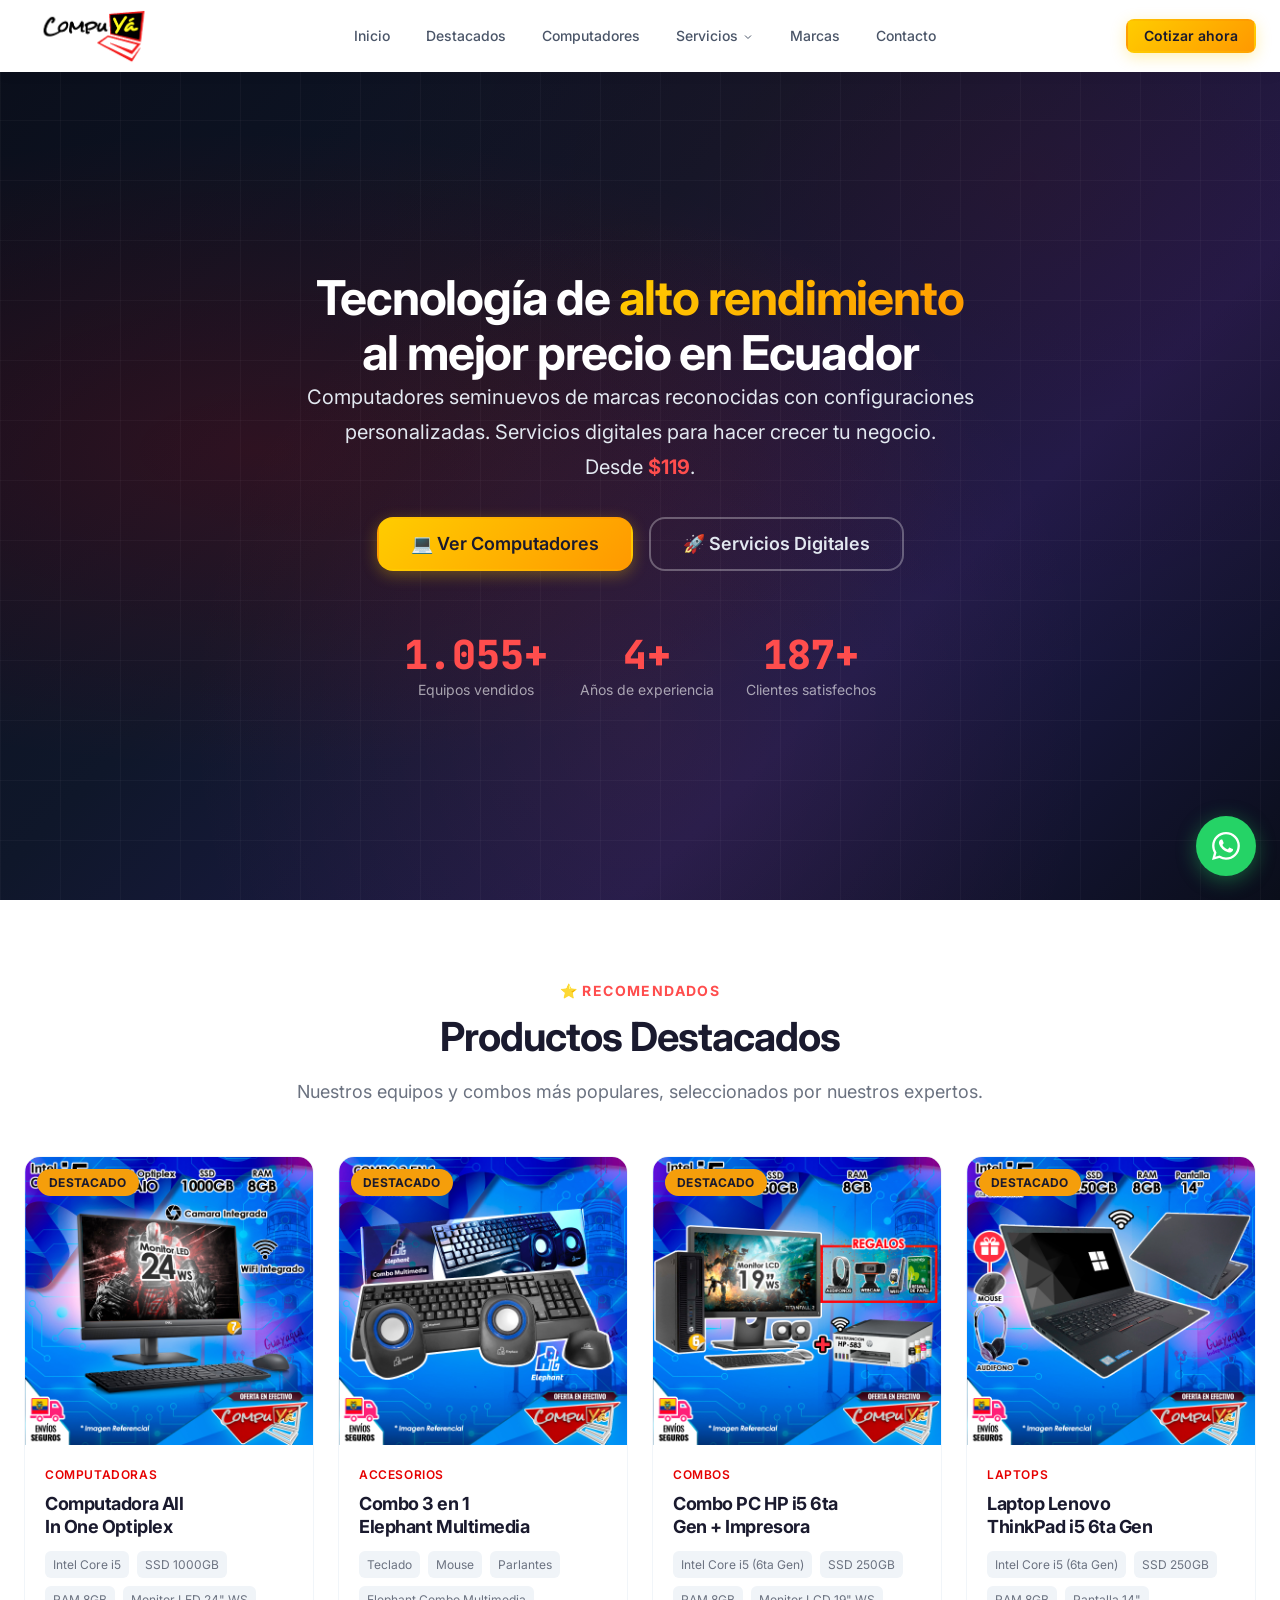
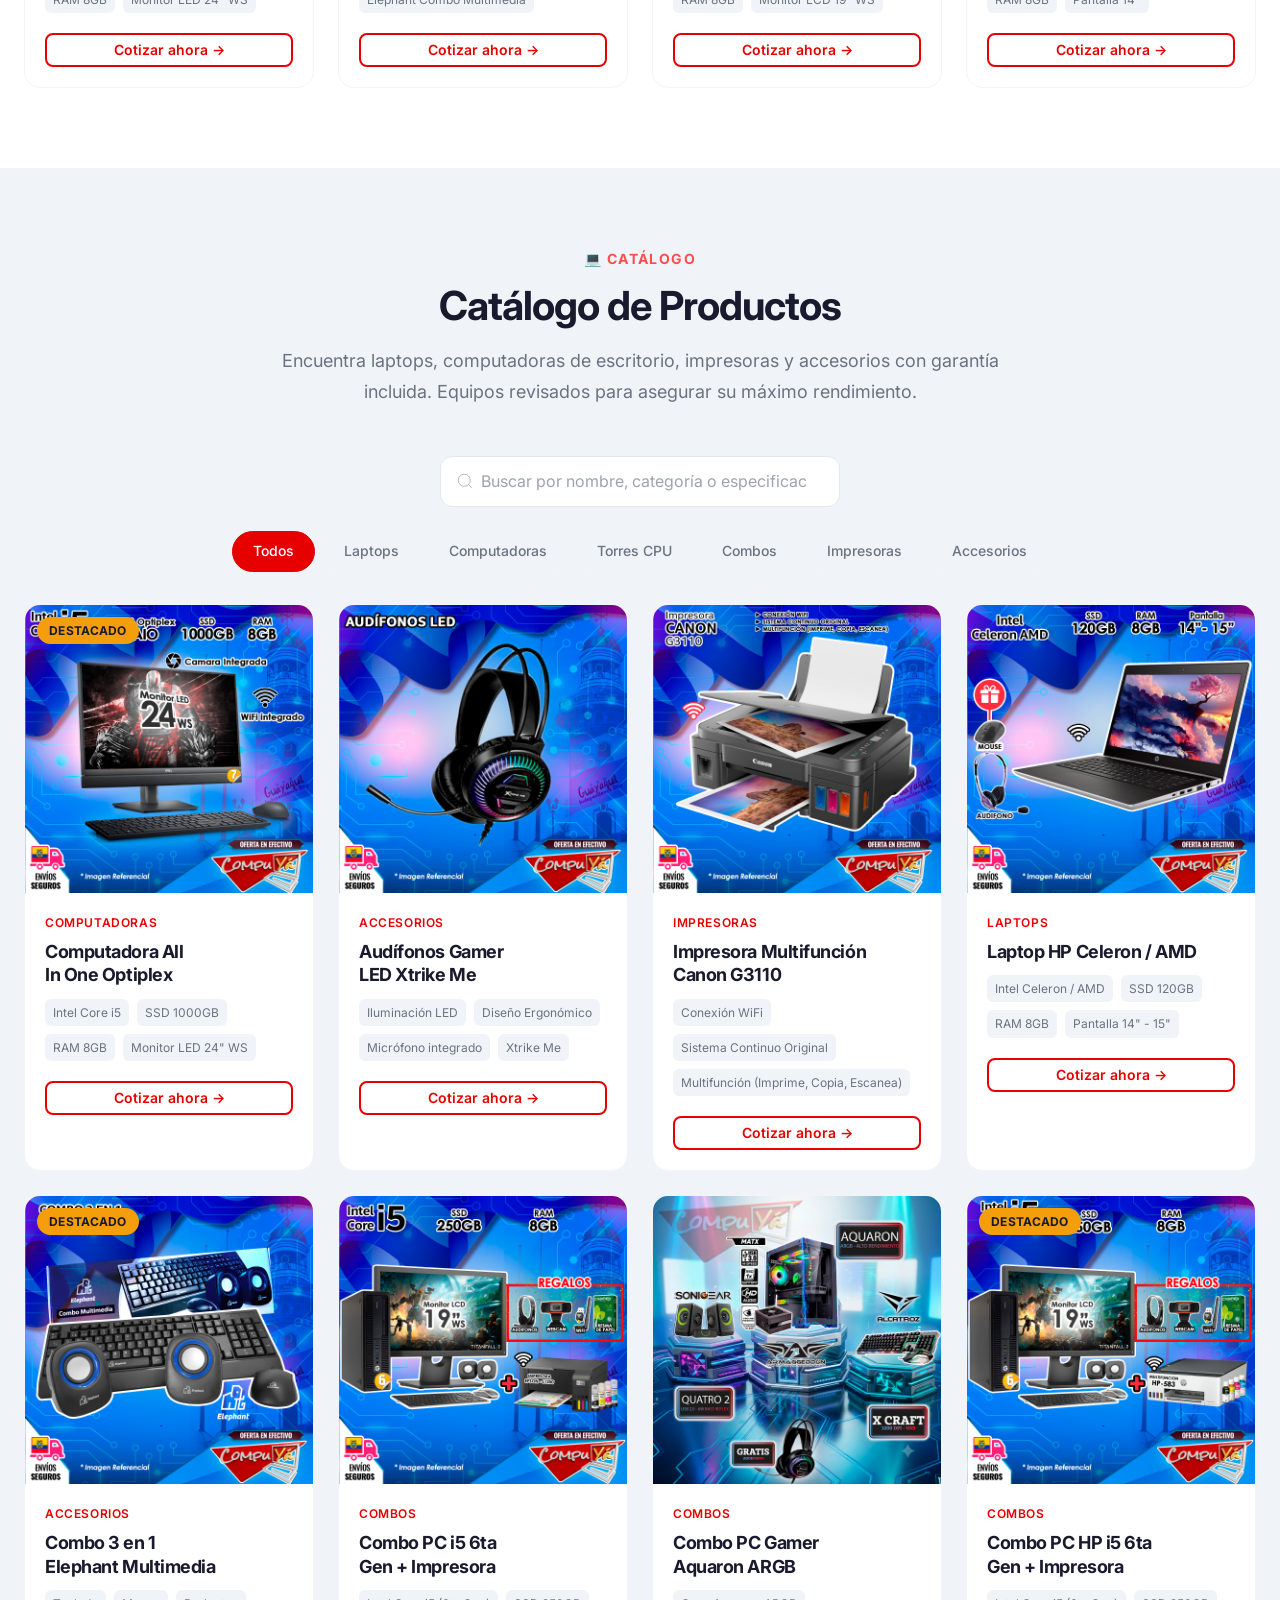
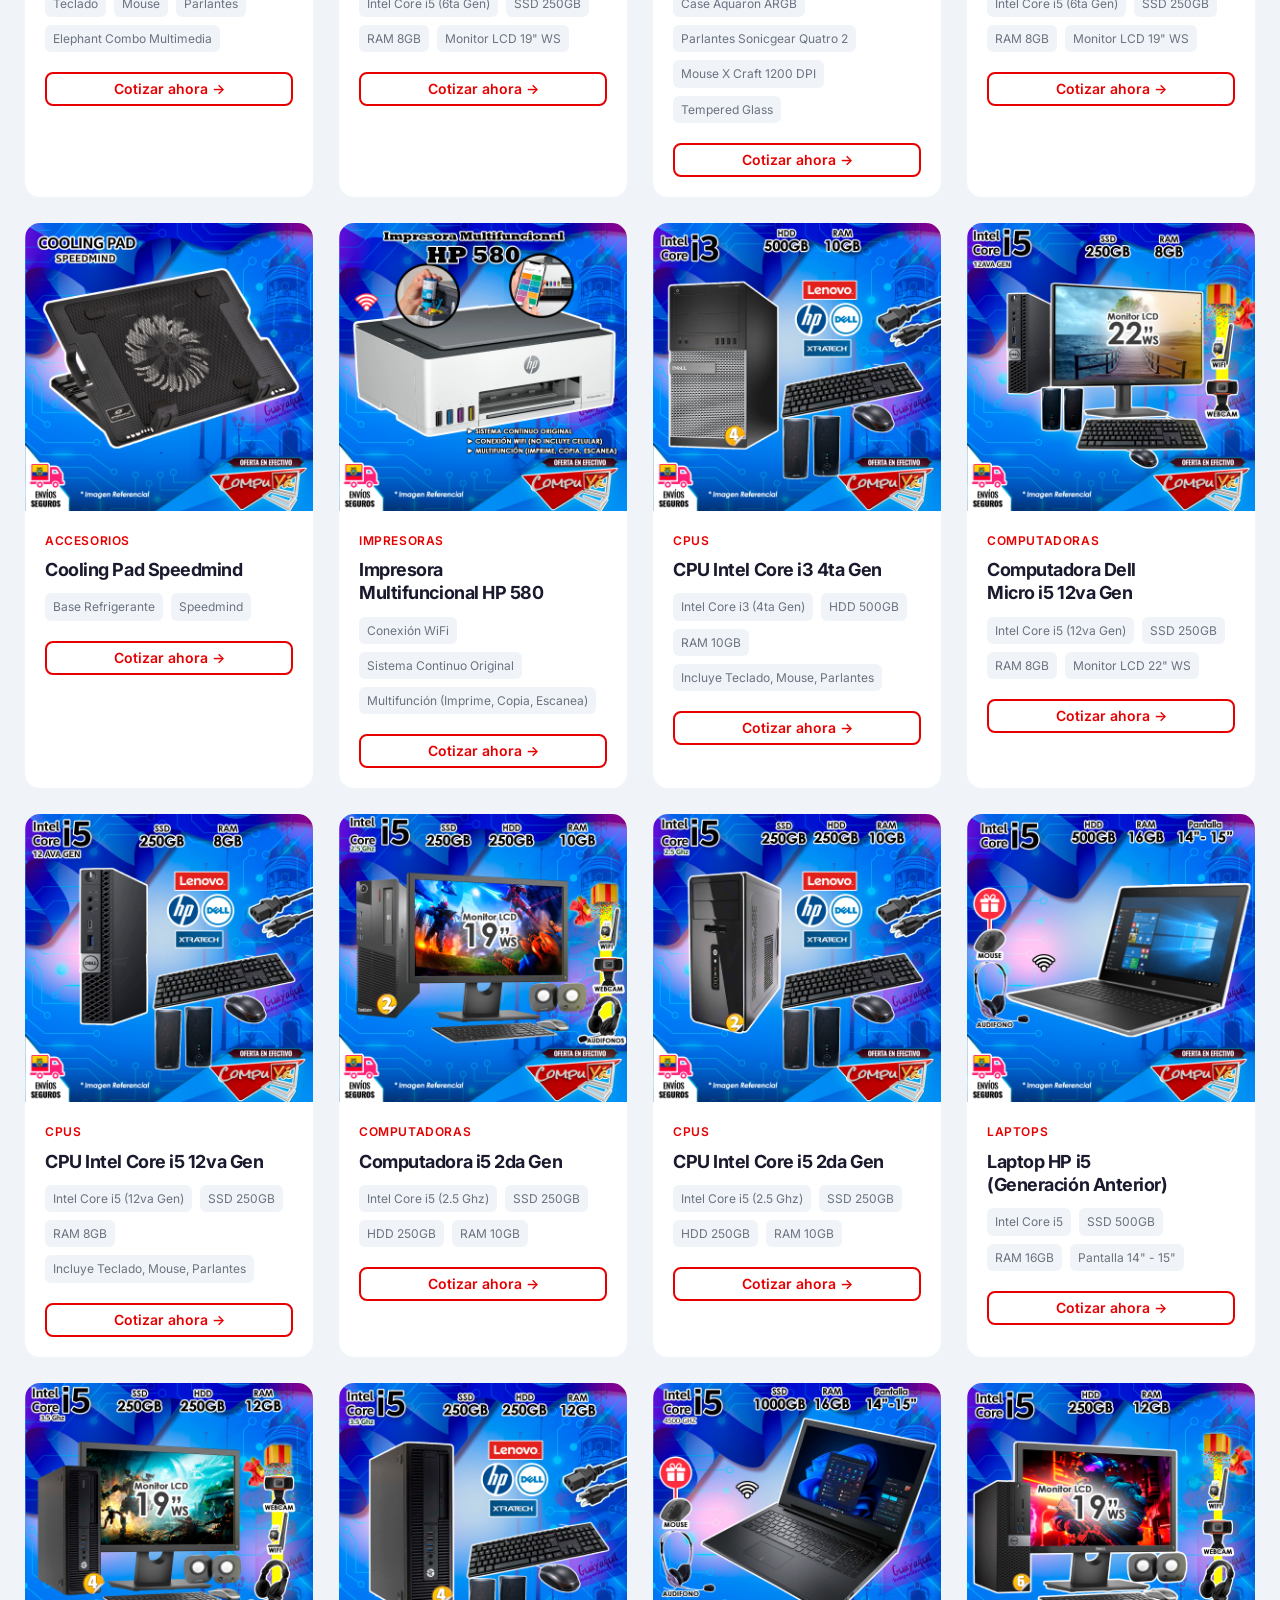
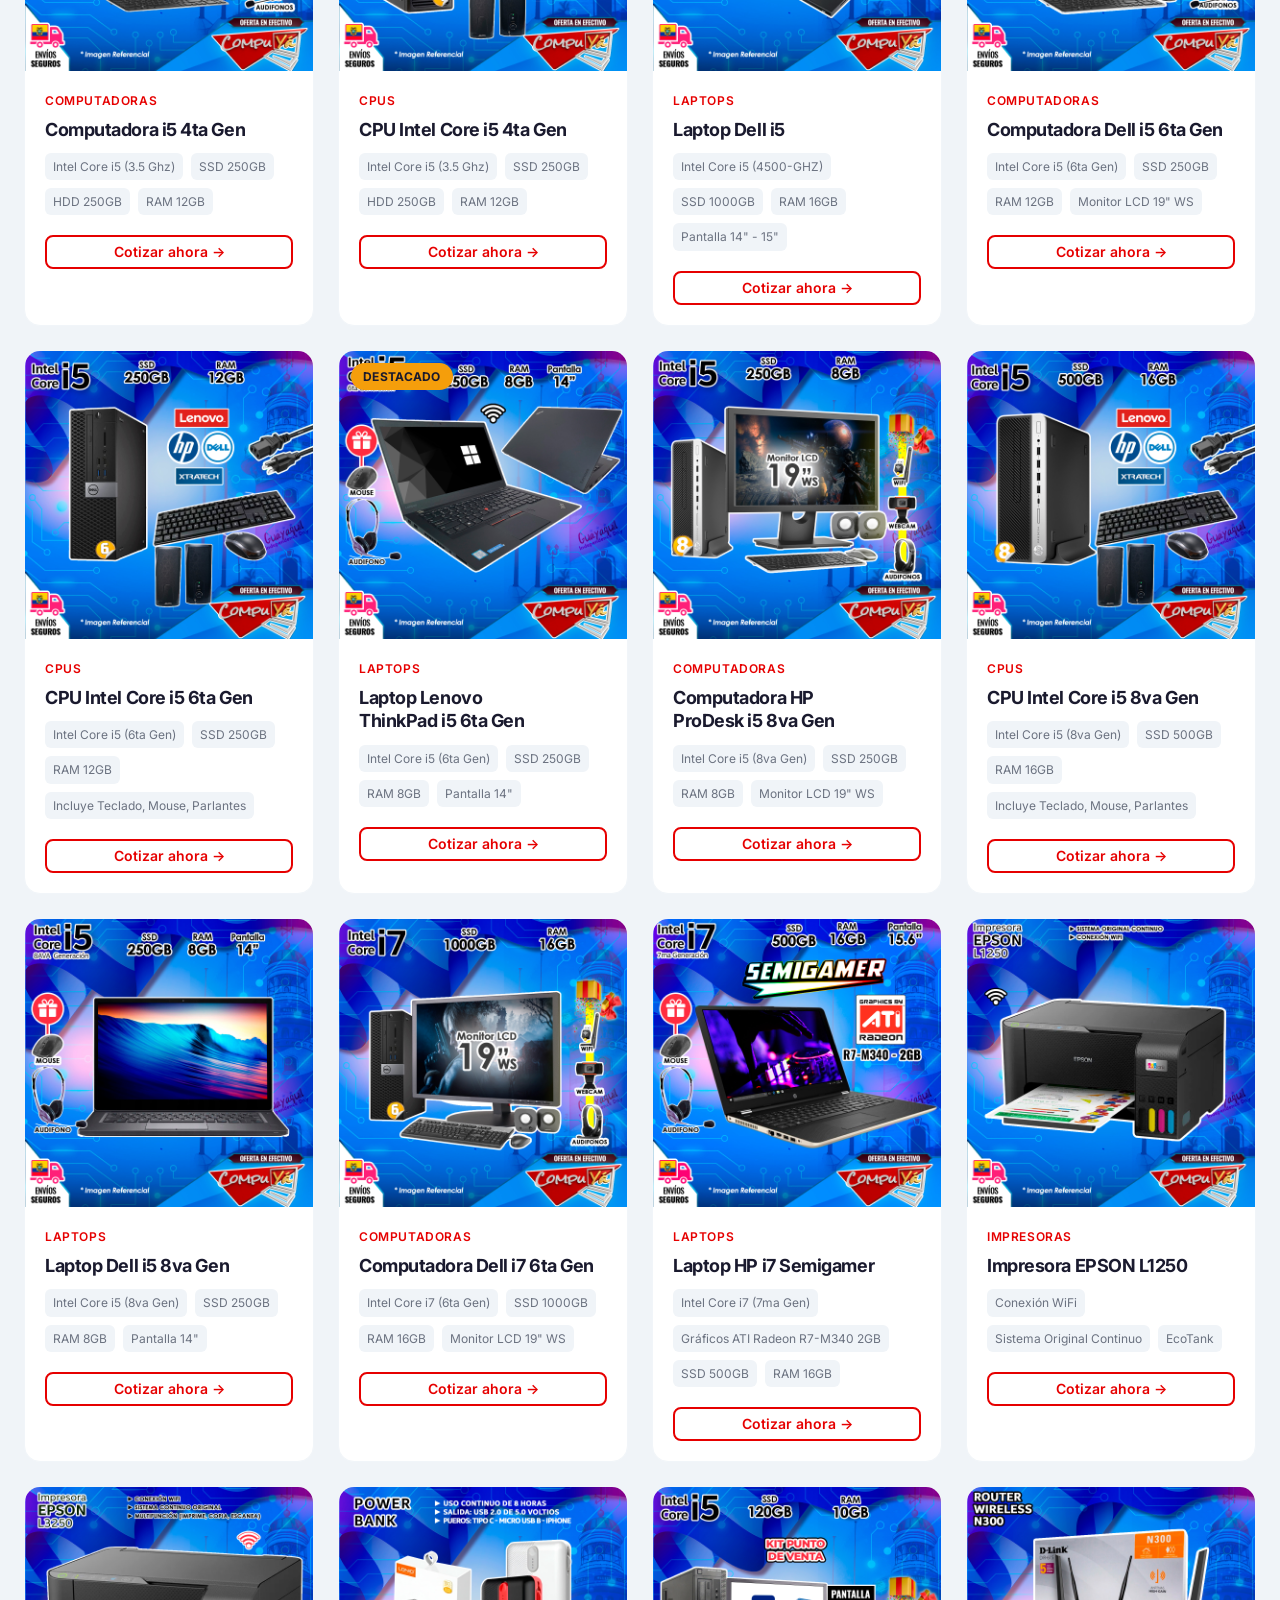
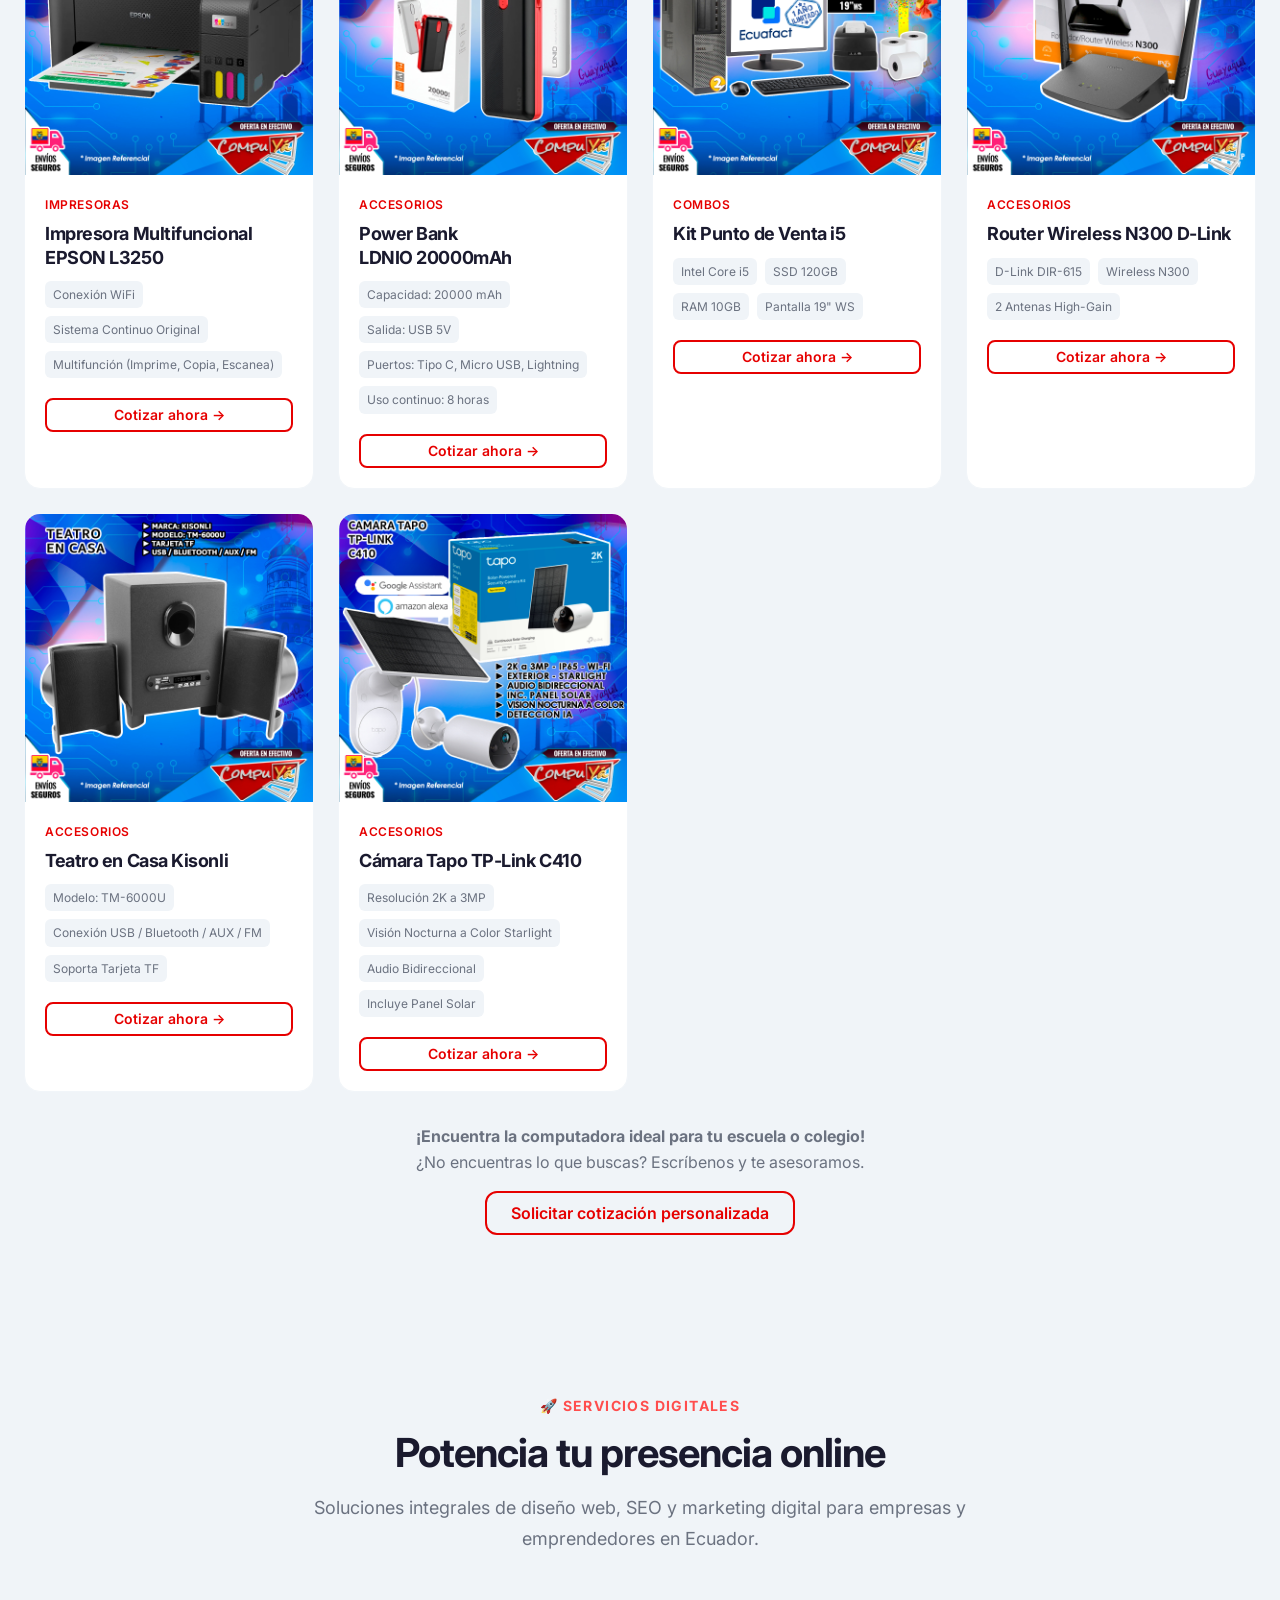
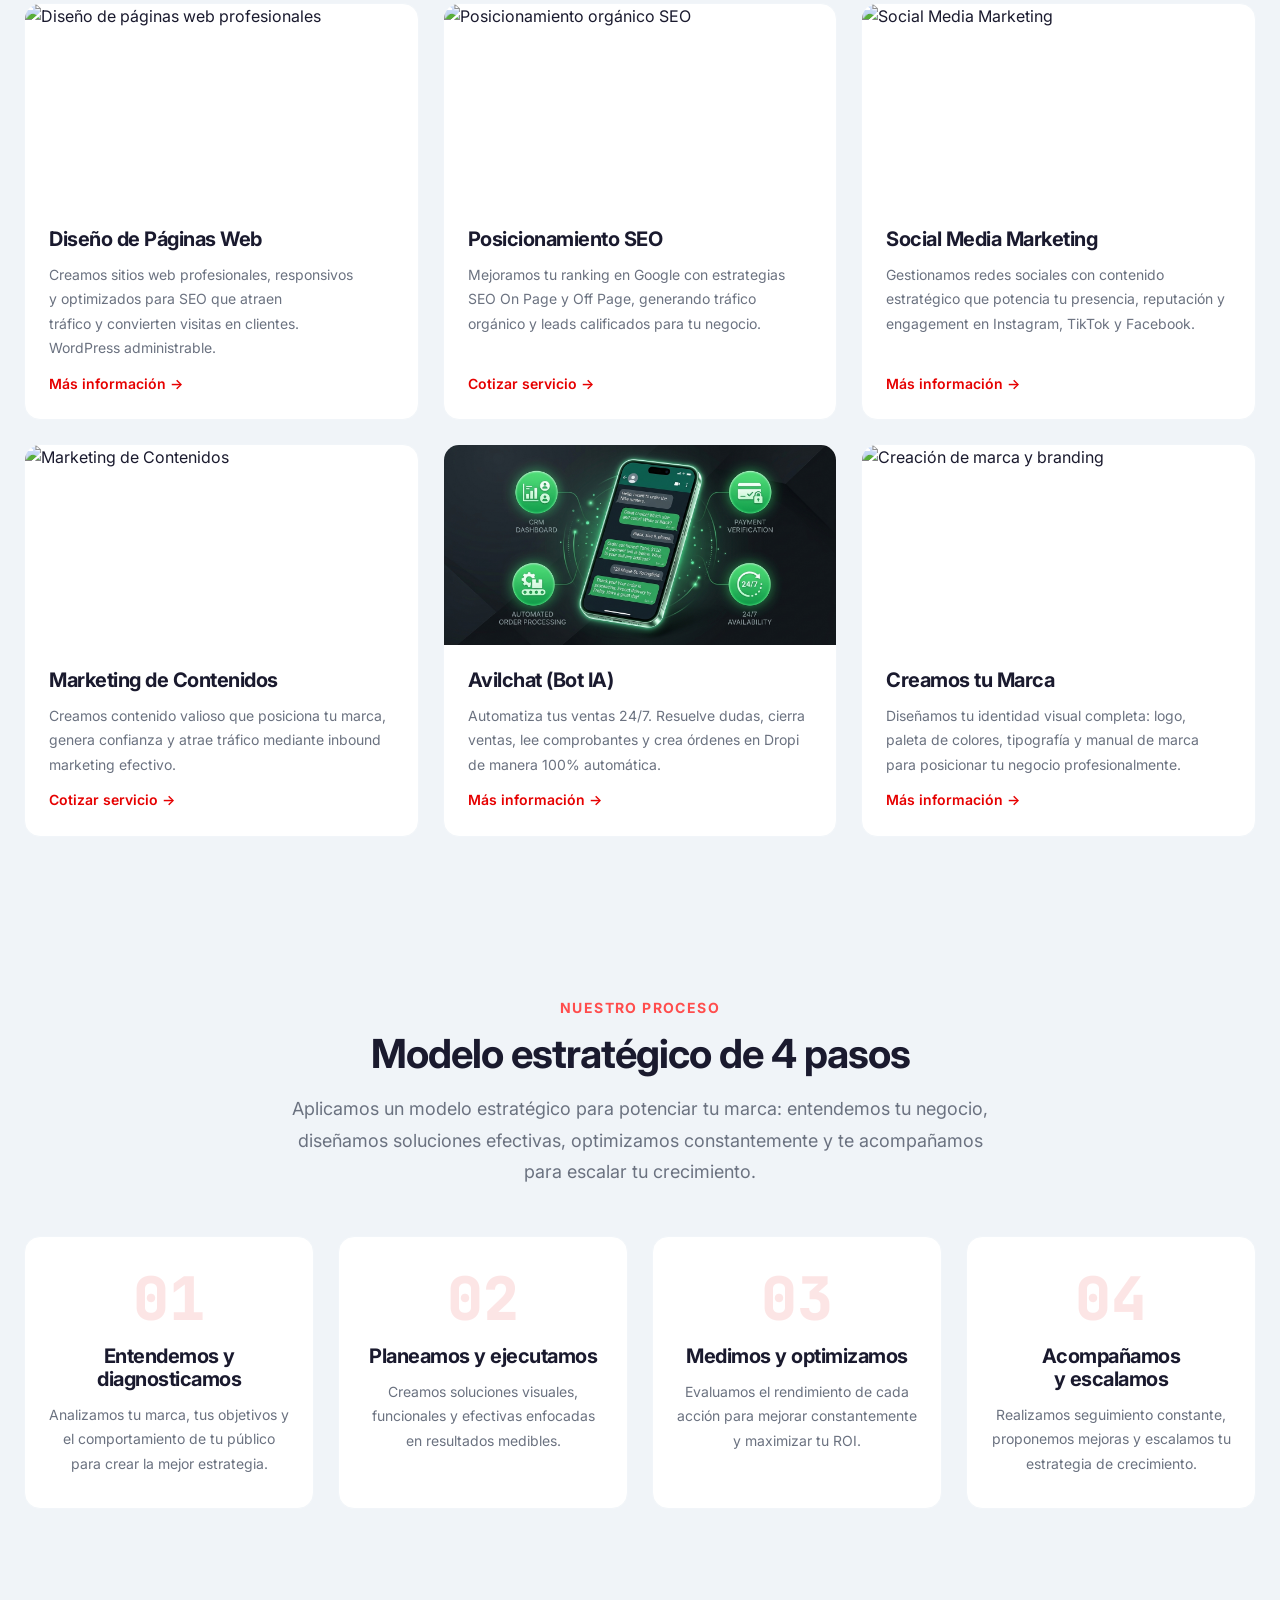
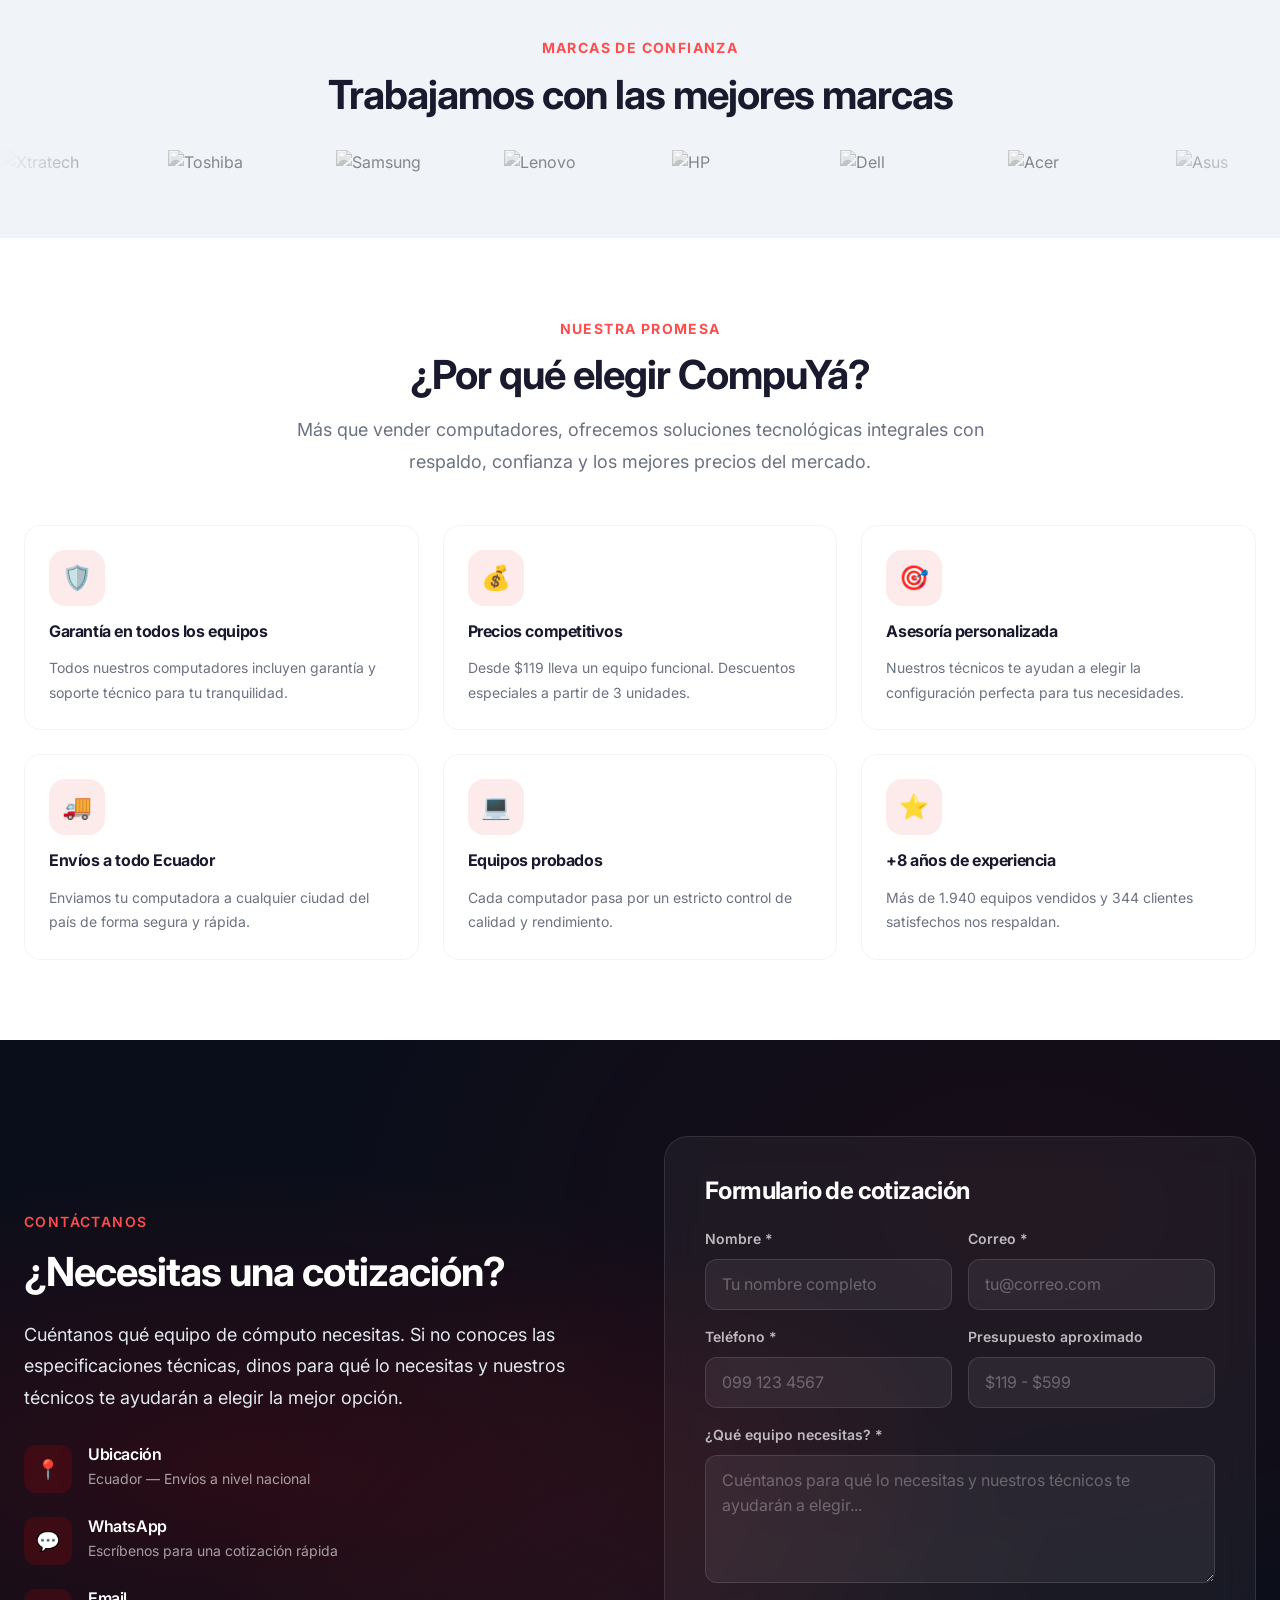
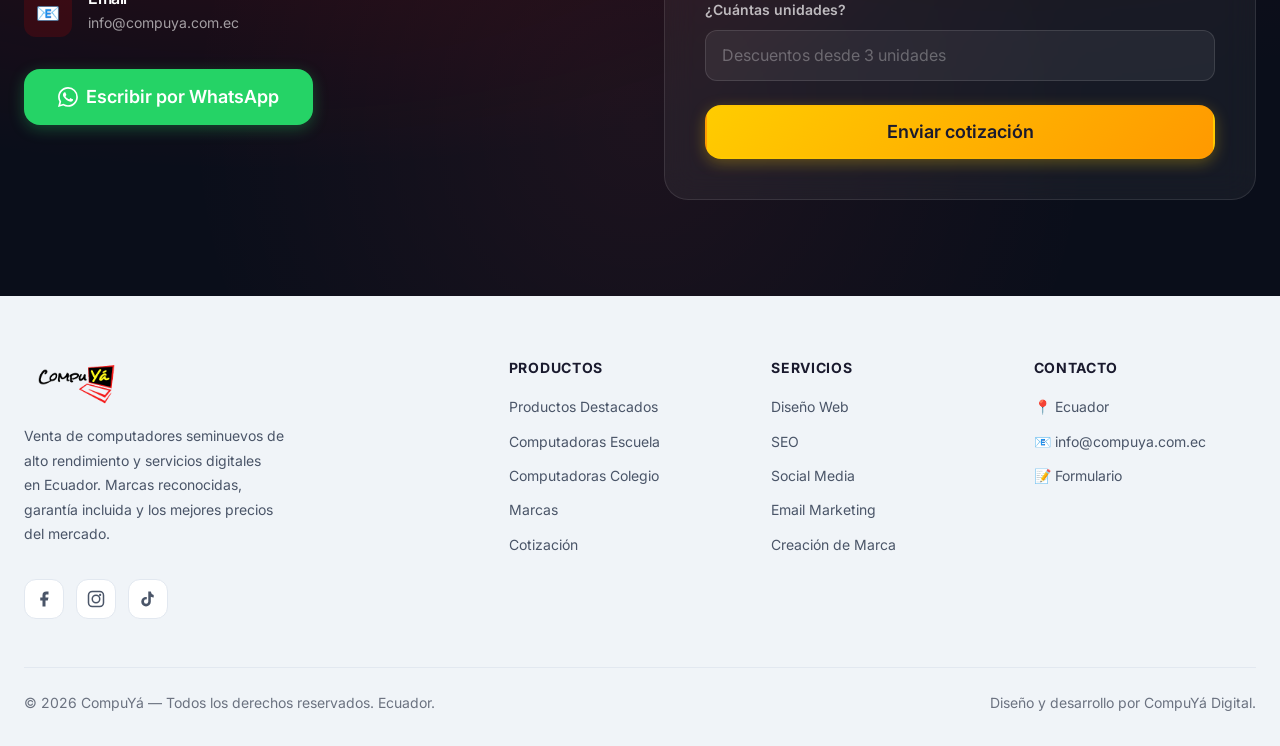
==== index.html @ ffe8a974 "Site updates" ====
<!DOCTYPE html>
<html lang="es">

<head>
  <meta charset="UTF-8">
  <meta name="viewport" content="width=device-width, initial-scale=1.0">

  <!-- SEO Primary -->
  <title>CompuYá — Computadores Seminuevos y Servicios Digitales en Ecuador</title>
  <meta name="description"
    content="Computadores seminuevos de alto rendimiento desde $119. Marcas como HP, Dell, Lenovo. Servicios digitales: diseño web, SEO, redes sociales. Envíos a todo Ecuador. CompuYá.">
  <meta name="keywords"
    content="computadores seminuevos ecuador, computadoras para colegio, computadoras para escuela, CompuYá, servicios digitales ecuador, diseño web, SEO, computadores baratos quito">
  <meta name="author" content="CompuYá">
  <link rel="canonical" href="https://compuya.com.ec/">
  <meta name="robots" content="index, follow, max-image-preview:large, max-snippet:-1, max-video-preview:-1">

  <!-- Open Graph -->
  <meta property="og:locale" content="es_ES">
  <meta property="og:type" content="website">
  <meta property="og:title" content="CompuYá — Computadores Seminuevos y Servicios Digitales en Ecuador">
  <meta property="og:description"
    content="Computadores seminuevos de alto rendimiento desde $119. Marcas reconocidas, garantía incluida. Servicios digitales para hacer crecer tu negocio.">
  <meta property="og:url" content="https://compuya.com.ec/">
  <meta property="og:site_name" content="CompuYá">
  <meta property="og:image" content="https://compuya.com.ec/wp-content/uploads/2024/09/4-650x650.jpg">
  <meta property="og:image:width" content="650">
  <meta property="og:image:height" content="650">

  <!-- Twitter Card -->
  <meta name="twitter:card" content="summary_large_image">
  <meta name="twitter:title" content="CompuYá — Computadores y Servicios Digitales">
  <meta name="twitter:description" content="Computadores seminuevos desde $119. Diseño web, SEO y marketing digital.">

  <!-- Schema.org -->
  <script type="application/ld+json">
  {
    "@context": "https://schema.org",
    "@graph": [
      {
        "@type": "Organization",
        "@id": "https://compuya.com.ec/#organization",
        "name": "CompuYá",
        "url": "https://compuya.com.ec/",
        "logo": "img/logo.png",
        "description": "Venta de computadores seminuevos y servicios digitales en Ecuador",
        "contactPoint": {
          "@type": "ContactPoint",
          "contactType": "sales",
          "availableLanguage": "Spanish"
        },
        "sameAs": []
      },
      {
        "@type": "WebSite",
        "@id": "https://compuya.com.ec/#website",
        "url": "https://compuya.com.ec/",
        "name": "CompuYá",
        "description": "Computadores seminuevos y servicios digitales en Ecuador",
        "potentialAction": {
          "@type": "SearchAction",
          "target": "https://compuya.com.ec/?s={search_term_string}",
          "query-input": "required name=search_term_string"
        },
        "inLanguage": "es"
      },
      {
        "@type": "WebPage",
        "@id": "https://compuya.com.ec/#webpage",
        "url": "https://compuya.com.ec/",
        "name": "CompuYá — Computadores Seminuevos y Servicios Digitales",
        "isPartOf": {"@id": "https://compuya.com.ec/#website"},
        "about": {"@id": "https://compuya.com.ec/#organization"},
        "inLanguage": "es"
      },
      {
        "@type": "BreadcrumbList",
        "@id": "https://compuya.com.ec/#breadcrumb",
        "itemListElement": [
          {
            "@type": "ListItem",
            "position": 1,
            "name": "Inicio",
            "item": "https://compuya.com.ec/"
          }
        ]
      }
    ]
  }
  </script>

  <!-- Favicon -->
  <link rel="icon" href="img/logo.png" type="image/png">

  <!-- Fonts -->
  <link rel="preconnect" href="https://fonts.googleapis.com">
  <link rel="preconnect" href="https://fonts.gstatic.com" crossorigin>
  <link
    href="https://fonts.googleapis.com/css2?family=Inter:wght@400;500;600;700;800&family=JetBrains+Mono:wght@500;700&display=swap"
    rel="stylesheet">

  <!-- Styles -->
  <link rel="stylesheet" href="css/variables.css?v=6">
  <link rel="stylesheet" href="css/base.css?v=6">
  <link rel="stylesheet" href="css/animations.css?v=6">
  <link rel="stylesheet" href="css/components.css?v=6">
  <link rel="stylesheet" href="css/layout.css?v=6">
</head>

<body>
  <!-- ══════════════════════════════════════
       HEADER
  ══════════════════════════════════════ -->
    <header class="header" id="header" role="banner">
    <div class="container header__inner">
      <a href="index.html" class="header__logo" aria-label="CompuYá - Inicio">
        <img src="img/logo.png" alt="CompuYá Logo">
      </a>

      <nav class="nav" aria-label="Navegación principal">
        <a href="index.html" class="nav__link">Inicio</a>
        <a href="index.html#destacados" class="nav__link">Destacados</a>
        <a href="index.html#computadores" class="nav__link">Computadores</a>
        <div class="nav__dropdown">
          <a href="index.html#servicios" class="nav__link">Servicios <svg width="12" height="12" viewBox="0 0 24 24"
              fill="none" stroke="currentColor" stroke-width="2" style="margin-top: 2px;">
              <path d="M6 9l6 6 6-6" />
            </svg></a>
          <div class="nav__dropdown-content">
            <a href="diseno-web.html">Diseño Web</a>
            <a href="redes-sociales.html">Redes Sociales</a>
            <a href="creamos-tu-marca.html">Creación de Marca</a>
            <a href="avilchat.html">Avilchat (Bot IA)</a>
          </div>
        </div>
        <a href="index.html#marcas" class="nav__link">Marcas</a>
        <a href="contacto.html" class="nav__link">Contacto</a>
      </nav>

      <div class="header__cta">
        <a href="contacto.html" class="btn btn-primary btn-sm">Cotizar ahora</a>
        <button class="mobile-toggle" aria-label="Abrir menú" aria-expanded="false">
          <span></span>
          <span></span>
          <span></span>
        </button>
      </div>
    </div>
  </header>

  <!-- Mobile Navigation -->
  <div class="mobile-nav" id="mobile-nav" role="navigation" aria-label="Menú móvil">
    <a href="index.html" class="mobile-nav__link">Inicio</a>
    <a href="index.html#destacados" class="mobile-nav__link">Destacados</a>
    <a href="index.html#computadores" class="mobile-nav__link">Computadores</a>
    <a href="index.html#servicios" class="mobile-nav__link">Servicios</a>
    <a href="diseno-web.html" class="mobile-nav__link" style="padding-left: 2rem; font-size: 0.9em;">- Diseño Web</a>
    <a href="redes-sociales.html" class="mobile-nav__link" style="padding-left: 2rem; font-size: 0.9em;">- Redes Sociales</a>
    <a href="creamos-tu-marca.html" class="mobile-nav__link" style="padding-left: 2rem; font-size: 0.9em;">- Creación de Marca</a>
    <a href="avilchat.html" class="mobile-nav__link" style="padding-left: 2rem; font-size: 0.9em;">- Avilchat (Bot IA)</a>
    <a href="index.html#marcas" class="mobile-nav__link">Marcas</a>
    <a href="contacto.html" class="mobile-nav__link">Contacto</a>
    <a href="contacto.html" class="btn btn-primary btn-lg" style="margin-top: var(--space-4);">Cotizar ahora</a>
  </div>

  

  <main>
    <!-- ══════════════════════════════════════
         HERO SECTION
    ══════════════════════════════════════ -->
    <section class="hero" id="inicio" aria-labelledby="hero-title">
      <div class="hero__mesh"></div>
      <div class="bg-grid"></div>

      <div class="hero__content">
        <h1 class="hero__title hero-text-enter" id="hero-title" style="color: #ffffff;">
          Tecnología de <span class="highlight">alto rendimiento</span> al mejor precio en Ecuador
        </h1>
        <p class="hero__subtitle hero-text-enter" style="animation-delay: 0.2s; opacity: 0;">
          Computadores seminuevos de marcas reconocidas con configuraciones personalizadas. Servicios digitales para
          hacer crecer tu negocio. Desde <strong style="color: var(--accent);">$119</strong>.
        </p>
        <div class="hero__actions hero-cta-enter">
          <a href="#computadores" class="btn btn-primary btn-lg">
            💻 Ver Computadores
          </a>
          <a href="#servicios" class="btn btn-secondary btn-lg">
            🚀 Servicios Digitales
          </a>
        </div>

        <div class="hero__stats hero-stats-enter">
          <div class="hero__stat">
            <div class="hero__stat-number" data-count="1940+">0</div>
            <div class="hero__stat-label">Equipos vendidos</div>
          </div>
          <div class="hero__stat">
            <div class="hero__stat-number" data-count="8+">0</div>
            <div class="hero__stat-label">Años de experiencia</div>
          </div>
          <div class="hero__stat">
            <div class="hero__stat-number" data-count="344+">0</div>
            <div class="hero__stat-label">Clientes satisfechos</div>
          </div>
        </div>
      </div>
    </section>

    <!-- ══════════════════════════════════════
         PRODUCTOS DESTACADOS
    ══════════════════════════════════════ -->
    <section class="section" id="destacados" aria-labelledby="destacados-title">
      <div class="container">
        <div class="section-header reveal">
          <span class="section-header__overline">⭐ Recomendados</span>
          <h2 class="section-header__title" id="destacados-title">Productos Destacados</h2>
          <p class="section-header__desc">Nuestros equipos y combos más populares, seleccionados por nuestros expertos.
          </p>
        </div>

        <div class="grid grid-4 gap-6 stagger" id="featured-products-grid">
          <!-- Rendered by products.js -->
        </div>
      </div>
    </section>

    <!-- ══════════════════════════════════════
         COMPUTADORAS - CATÁLOGO
    ══════════════════════════════════════ -->
    <section class="section section-surface" id="computadores" aria-labelledby="catalogo-title">
      <div class="container">
        <div class="section-header reveal">
          <span class="section-header__overline">💻 Catálogo</span>
          <h2 class="section-header__title" id="catalogo-title">Catálogo de Productos</h2>
          <p class="section-header__desc">Encuentra laptops, computadoras de escritorio, impresoras y accesorios con
            garantía incluida. Equipos revisados para asegurar su máximo rendimiento.</p>
        </div>

        <!-- Search -->
        <div class="search-wrap reveal">
          <span class="search-wrap__icon">
            <svg width="18" height="18" fill="none" stroke="currentColor" viewBox="0 0 24 24">
              <circle cx="11" cy="11" r="8" />
              <path d="m21 21-4.3-4.3" />
            </svg>
          </span>
          <input type="search" id="product-search" class="form-input"
            placeholder="Buscar por nombre, categoría o especificaciones..." aria-label="Buscar productos">
        </div>

        <!-- Filters -->
        <div class="filter-bar reveal" id="product-filters">
          <!-- Rendered by products.js -->
        </div>

        <!-- Products Grid -->
        <div class="grid grid-4 gap-6 stagger" id="products-grid">
          <!-- Rendered by products.js -->
        </div>

        <div class="text-center mt-8 reveal">
          <p class="text-muted">
            <strong>¡Encuentra la computadora ideal para tu escuela o colegio!</strong><br>
            ¿No encuentras lo que buscas? Escríbenos y te asesoramos.
          </p>
          <a href="contacto.html" class="btn btn-outline" style="margin-top: var(--space-4);">Solicitar cotización
            personalizada</a>
        </div>
      </div>
    </section>

    <!-- ══════════════════════════════════════
         SERVICIOS DIGITALES
    ══════════════════════════════════════ -->
    <section class="section section-surface" id="servicios" aria-labelledby="servicios-title">
      <div class="container">
        <div class="section-header reveal">
          <span class="section-header__overline">🚀 Servicios Digitales</span>
          <h2 class="section-header__title" id="servicios-title">Potencia tu presencia online</h2>
          <p class="section-header__desc">Soluciones integrales de diseño web, SEO y marketing digital para empresas y
            emprendedores en Ecuador.</p>
        </div>

        <div class="grid grid-3 gap-6 stagger">
          <!-- Diseño Web -->
          <article class="service-card reveal" aria-label="Diseño de páginas web">
            <img class="service-card__image"
              src="https://images.unsplash.com/photo-1498050108023-c5249f4df085?w=600&q=80"
              alt="Diseño de páginas web profesionales" loading="lazy" width="600" height="200">
            <div class="service-card__body">
              <h3 class="service-card__title">Diseño de Páginas Web</h3>
              <p class="service-card__desc">Creamos sitios web profesionales, responsivos y optimizados para SEO que
                atraen tráfico y convierten visitas en clientes. WordPress administrable.</p>
              <a href="diseno-web.html" class="service-card__link">Más información →</a>
            </div>
          </article>

          <!-- SEO -->
          <article class="service-card reveal" aria-label="Posicionamiento SEO">
            <img class="service-card__image"
              src="https://images.unsplash.com/photo-1460925895917-afdab827c52f?w=600&q=80"
              alt="Posicionamiento orgánico SEO" loading="lazy" width="600" height="200">
            <div class="service-card__body">
              <h3 class="service-card__title">Posicionamiento SEO</h3>
              <p class="service-card__desc">Mejoramos tu ranking en Google con estrategias SEO On Page y Off Page,
                generando tráfico orgánico y leads calificados para tu negocio.</p>
              <a href="contacto.html" class="service-card__link">Cotizar servicio →</a>
            </div>
          </article>

          <!-- Social Media -->
          <article class="service-card reveal" aria-label="Social Media Marketing">
            <img class="service-card__image"
              src="https://images.unsplash.com/photo-1611162617213-7d7a39e9b1d7?w=600&q=80" alt="Social Media Marketing"
              loading="lazy" width="600" height="200">
            <div class="service-card__body">
              <h3 class="service-card__title">Social Media Marketing</h3>
              <p class="service-card__desc">Gestionamos redes sociales con contenido estratégico que potencia tu
                presencia, reputación y engagement en Instagram, TikTok y Facebook.</p>
              <a href="redes-sociales.html" class="service-card__link">Más información →</a>
            </div>
          </article>

          <!-- Marketing de Contenidos -->
          <article class="service-card reveal" aria-label="Marketing de Contenidos">
            <img class="service-card__image"
              src="https://images.unsplash.com/photo-1432888498266-38ffec3eaf0a?w=600&q=80"
              alt="Marketing de Contenidos" loading="lazy" width="600" height="200">
            <div class="service-card__body">
              <h3 class="service-card__title">Marketing de Contenidos</h3>
              <p class="service-card__desc">Creamos contenido valioso que posiciona tu marca, genera confianza y atrae
                tráfico mediante inbound marketing efectivo.</p>
              <a href="contacto.html" class="service-card__link">Cotizar servicio →</a>
            </div>
          </article>

          <!-- Avilchat -->
          <article class="service-card reveal" aria-label="Bot IA para ventas">
            <img class="service-card__image" src="img/avilchat-product.jpg" alt="Bot IA Avilchat" loading="lazy"
              width="600" height="200" style="object-fit: cover;">
            <div class="service-card__body">
              <h3 class="service-card__title">Avilchat (Bot IA)</h3>
              <p class="service-card__desc">Automatiza tus ventas 24/7. Resuelve dudas, cierra ventas, lee comprobantes
                y crea órdenes en Dropi de manera 100% automática.</p>
              <a href="avilchat.html" class="service-card__link">Más información →</a>
            </div>
          </article>

          <!-- Creación de Marca -->
          <article class="service-card reveal" aria-label="Creación de marca">
            <img class="service-card__image" src="https://images.unsplash.com/photo-1558655146-9f40138edfeb?w=600&q=80"
              alt="Creación de marca y branding" loading="lazy" width="600" height="200">
            <div class="service-card__body">
              <h3 class="service-card__title">Creamos tu Marca</h3>
              <p class="service-card__desc">Diseñamos tu identidad visual completa: logo, paleta de colores, tipografía
                y manual de marca para posicionar tu negocio profesionalmente.</p>
              <a href="creamos-tu-marca.html" class="service-card__link">Más información →</a>
            </div>
          </article>
        </div>
      </div>
    </section>

    <!-- ══════════════════════════════════════
         MODELO ESTRATÉGICO - 4 PASOS
    ══════════════════════════════════════ -->
    <section class="section section-surface" aria-labelledby="proceso-title">
      <div class="container">
        <div class="section-header reveal">
          <span class="section-header__overline">Nuestro Proceso</span>
          <h2 class="section-header__title" id="proceso-title">Modelo estratégico de 4 pasos</h2>
          <p class="section-header__desc">Aplicamos un modelo estratégico para potenciar tu marca: entendemos tu
            negocio, diseñamos soluciones efectivas, optimizamos constantemente y te acompañamos para escalar tu
            crecimiento.</p>
        </div>

        <div class="grid grid-4 gap-6 stagger">
          <div class="step-card reveal">
            <div class="step-card__number">01</div>
            <h4 class="step-card__title">Entendemos y diagnosticamos</h4>
            <p class="step-card__desc">Analizamos tu marca, tus objetivos y el comportamiento de tu público para crear
              la mejor estrategia.</p>
          </div>
          <div class="step-card reveal">
            <div class="step-card__number">02</div>
            <h4 class="step-card__title">Planeamos y ejecutamos</h4>
            <p class="step-card__desc">Creamos soluciones visuales, funcionales y efectivas enfocadas en resultados
              medibles.</p>
          </div>
          <div class="step-card reveal">
            <div class="step-card__number">03</div>
            <h4 class="step-card__title">Medimos y optimizamos</h4>
            <p class="step-card__desc">Evaluamos el rendimiento de cada acción para mejorar constantemente y maximizar
              tu ROI.</p>
          </div>
          <div class="step-card reveal">
            <div class="step-card__number">04</div>
            <h4 class="step-card__title">Acompañamos y escalamos</h4>
            <p class="step-card__desc">Realizamos seguimiento constante, proponemos mejoras y escalamos tu estrategia de
              crecimiento.</p>
          </div>
        </div>
      </div>
    </section>

    <!-- ══════════════════════════════════════
         MARCAS
    ══════════════════════════════════════ -->
    <section class="brands-section" id="marcas" aria-labelledby="marcas-title">
      <div class="container">
        <div class="section-header reveal" style="margin-bottom: var(--space-8);">
          <span class="section-header__overline">Marcas de confianza</span>
          <h2 class="section-header__title" id="marcas-title">Trabajamos con las mejores marcas</h2>
        </div>
      </div>
      <div class="brands-container">
        <div class="brands-track">
          <img class="brand-logo" src="https://compuya.com.ec/wp-content/uploads/2021/11/Xtratech.png" alt="Xtratech"
            width="120" height="40" loading="lazy">
          <img class="brand-logo" src="https://compuya.com.ec/wp-content/uploads/2021/11/Toshiba.png" alt="Toshiba"
            width="120" height="40" loading="lazy">
          <img class="brand-logo" src="https://compuya.com.ec/wp-content/uploads/2021/11/Samsung.png" alt="Samsung"
            width="120" height="40" loading="lazy">
          <img class="brand-logo" src="https://compuya.com.ec/wp-content/uploads/2021/11/Lenovo.png" alt="Lenovo"
            width="120" height="40" loading="lazy">
          <img class="brand-logo" src="https://compuya.com.ec/wp-content/uploads/2021/11/HP.png" alt="HP" width="120"
            height="40" loading="lazy">
          <img class="brand-logo" src="https://compuya.com.ec/wp-content/uploads/2021/11/Dell.png" alt="Dell"
            width="120" height="40" loading="lazy">
          <img class="brand-logo" src="https://compuya.com.ec/wp-content/uploads/2021/11/Acer.png" alt="Acer"
            width="120" height="40" loading="lazy">
          <img class="brand-logo" src="https://compuya.com.ec/wp-content/uploads/2021/11/Asus.png" alt="Asus"
            width="120" height="40" loading="lazy">
          <img class="brand-logo" src="https://compuya.com.ec/wp-content/uploads/2021/11/Canon.png" alt="Canon"
            width="120" height="40" loading="lazy">
          <img class="brand-logo" src="https://compuya.com.ec/wp-content/uploads/2021/11/Epson.png" alt="Epson"
            width="120" height="40" loading="lazy">
          <img class="brand-logo" src="https://compuya.com.ec/wp-content/uploads/2021/11/Speedmind.png" alt="Speedmind"
            width="120" height="40" loading="lazy">
          <img class="brand-logo" src="https://compuya.com.ec/wp-content/uploads/2019/05/KasperSky-Logo-800x277.png"
            alt="Kaspersky" width="120" height="40" loading="lazy">
        </div>
      </div>
    </section>

    <!-- ══════════════════════════════════════
         ¿POR QUÉ COMPUYÁ?
    ══════════════════════════════════════ -->
    <section class="section" aria-labelledby="porque-title">
      <div class="container">
        <div class="section-header reveal">
          <span class="section-header__overline">Nuestra promesa</span>
          <h2 class="section-header__title" id="porque-title">¿Por qué elegir CompuYá?</h2>
          <p class="section-header__desc">Más que vender computadores, ofrecemos soluciones tecnológicas integrales con
            respaldo, confianza y los mejores precios del mercado.</p>
        </div>

        <div class="grid grid-3 gap-6 stagger">
          <div class="reason-card reveal">
            <div class="reason-card__icon">🛡️</div>
            <h4 class="reason-card__title">Garantía en todos los equipos</h4>
            <p class="reason-card__desc">Todos nuestros computadores incluyen garantía y soporte técnico para tu
              tranquilidad.</p>
          </div>
          <div class="reason-card reveal">
            <div class="reason-card__icon">💰</div>
            <h4 class="reason-card__title">Precios competitivos</h4>
            <p class="reason-card__desc">Desde $119 lleva un equipo funcional. Descuentos especiales a partir de 3
              unidades.</p>
          </div>
          <div class="reason-card reveal">
            <div class="reason-card__icon">🎯</div>
            <h4 class="reason-card__title">Asesoría personalizada</h4>
            <p class="reason-card__desc">Nuestros técnicos te ayudan a elegir la configuración perfecta para tus
              necesidades.</p>
          </div>
          <div class="reason-card reveal">
            <div class="reason-card__icon">🚚</div>
            <h4 class="reason-card__title">Envíos a todo Ecuador</h4>
            <p class="reason-card__desc">Enviamos tu computadora a cualquier ciudad del país de forma segura y rápida.
            </p>
          </div>
          <div class="reason-card reveal">
            <div class="reason-card__icon">💻</div>
            <h4 class="reason-card__title">Equipos probados</h4>
            <p class="reason-card__desc">Cada computador pasa por un estricto control de calidad y rendimiento.</p>
          </div>
          <div class="reason-card reveal">
            <div class="reason-card__icon">⭐</div>
            <h4 class="reason-card__title">+8 años de experiencia</h4>
            <p class="reason-card__desc">Más de 1.940 equipos vendidos y 344 clientes satisfechos nos respaldan.</p>
          </div>
        </div>
      </div>
    </section>

    <!-- ══════════════════════════════════════
         CONTACTO / COTIZACIÓN
    ══════════════════════════════════════ -->
    <section class="section section-lg contact-section" id="contacto" aria-labelledby="contacto-title">
      <div class="container" style="position: relative; z-index: 1;">
        <div class="contact-grid">
          <!-- Info Column -->
          <div class="contact-info reveal-left">
            <span class="overline mb-4" style="display: block;">Contáctanos</span>
            <h2 class="contact-info__title" id="contacto-title">¿Necesitas una cotización?</h2>
            <p class="contact-info__desc">Cuéntanos qué equipo de cómputo necesitas. Si no conoces las especificaciones
              técnicas, dinos para qué lo necesitas y nuestros técnicos te ayudarán a elegir la mejor opción.</p>

            <div class="contact-info__items">
              <div class="contact-info__item">
                <div class="contact-info__item-icon">📍</div>
                <div class="contact-info__item-text">
                  <h5>Ubicación</h5>
                  <p>Ecuador — Envíos a nivel nacional</p>
                </div>
              </div>
              <div class="contact-info__item">
                <div class="contact-info__item-icon">💬</div>
                <div class="contact-info__item-text">
                  <h5>WhatsApp</h5>
                  <p>Escríbenos para una cotización rápida</p>
                </div>
              </div>
              <div class="contact-info__item">
                <div class="contact-info__item-icon">📧</div>
                <div class="contact-info__item-text">
                  <h5>Email</h5>
                  <p>info@compuya.com.ec</p>
                </div>
              </div>
            </div>

            <a href="https://wa.me/593992292199?text=Hola%20CompuYá,%20necesito%20información%20sobre%20computadores"
              target="_blank" rel="noopener" class="btn btn-whatsapp btn-lg" style="margin-top: var(--space-8);">
              <svg width="20" height="20" fill="currentColor" viewBox="0 0 16 16">
                <path
                  d="M13.601 2.326A7.854 7.854 0 0 0 7.994 0C3.627 0 .068 3.558.064 7.926c0 1.399.366 2.76 1.057 3.965L0 16l4.204-1.102a7.933 7.933 0 0 0 3.79.965h.004c4.368 0 7.926-3.558 7.93-7.93A7.898 7.898 0 0 0 13.6 2.326zM7.994 14.521a6.573 6.573 0 0 1-3.356-.92l-.24-.144-2.494.654.666-2.433-.156-.251a6.56 6.56 0 0 1-1.007-3.505c0-3.626 2.957-6.584 6.591-6.584a6.56 6.56 0 0 1 4.66 1.931 6.557 6.557 0 0 1 1.928 4.66c-.004 3.639-2.961 6.592-6.592 6.592zm3.615-4.934c-.197-.099-1.17-.578-1.353-.646-.182-.065-.315-.099-.445.099-.133.197-.513.646-.627.775-.114.133-.232.148-.43.05-.197-.1-.836-.308-1.592-.985-.59-.525-.985-1.175-1.103-1.372-.114-.198-.011-.304.088-.403.087-.088.197-.232.296-.346.1-.114.133-.198.198-.33.065-.134.034-.248-.015-.347-.05-.099-.445-1.076-.612-1.47-.16-.389-.323-.335-.445-.34-.114-.007-.247-.007-.38-.007a.729.729 0 0 0-.529.247c-.182.198-.691.677-.691 1.654 0 .977.71 1.916.81 2.049.098.133 1.394 2.132 3.383 2.992.47.205.84.326 1.129.418.475.152.904.129 1.246.08.38-.058 1.171-.48 1.338-.943.164-.464.164-.86.114-.943-.049-.084-.182-.133-.38-.232z" />
              </svg>
              Escribir por WhatsApp
            </a>
          </div>

          <!-- Form Column -->
          <div class="contact-form-card reveal-right">
            <h3 style="color: #fff; margin-bottom: var(--space-6); font-size: var(--fs-xl);">Formulario de cotización
            </h3>
            <form id="contact-form" autocomplete="on">
              <div class="grid grid-2 gap-4" style="margin-bottom: var(--space-4);">
                <div class="form-group">
                  <label for="name" class="form-label">Nombre *</label>
                  <input type="text" id="name" name="name" class="form-input" placeholder="Tu nombre completo" required
                    autocomplete="name">
                </div>
                <div class="form-group">
                  <label for="email" class="form-label">Correo *</label>
                  <input type="email" id="email" name="email" class="form-input" placeholder="tu@correo.com" required
                    autocomplete="email">
                </div>
              </div>
              <div class="grid grid-2 gap-4" style="margin-bottom: var(--space-4);">
                <div class="form-group">
                  <label for="phone" class="form-label">Teléfono *</label>
                  <input type="tel" id="phone" name="phone" class="form-input" placeholder="099 123 4567" required
                    autocomplete="tel">
                </div>
                <div class="form-group">
                  <label for="budget" class="form-label">Presupuesto aproximado</label>
                  <input type="text" id="budget" name="budget" class="form-input" placeholder="$119 - $599">
                </div>
              </div>
              <div class="form-group" style="margin-bottom: var(--space-4);">
                <label for="message" class="form-label">¿Qué equipo necesitas? *</label>
                <textarea id="message" name="message" class="form-textarea"
                  placeholder="Cuéntanos para qué lo necesitas y nuestros técnicos te ayudarán a elegir..." required
                  rows="4"></textarea>
              </div>
              <div class="form-group" style="margin-bottom: var(--space-6);">
                <label for="quantity" class="form-label">¿Cuántas unidades?</label>
                <input type="text" id="quantity" name="quantity" class="form-input"
                  placeholder="Descuentos desde 3 unidades">
              </div>
              <button type="submit" class="btn btn-primary btn-lg" style="width: 100%;">
                Enviar cotización
              </button>
            </form>
          </div>
        </div>
      </div>
    </section>
  </main>

  <!-- ══════════════════════════════════════
       FOOTER
  ══════════════════════════════════════ -->
  <footer class="footer" role="contentinfo">
    <div class="container">
      <div class="footer__grid">
        <!-- Brand -->
        <div class="footer__brand">
          <img src="img/logo.png" alt="CompuYá Logo">
          <p>Venta de computadores seminuevos de alto rendimiento y servicios digitales en Ecuador. Marcas reconocidas,
            garantía incluida y los mejores precios del mercado.</p>
          <div class="footer__social">
            <a href="#" aria-label="Facebook">
              <svg width="18" height="18" fill="currentColor" viewBox="0 0 24 24">
                <path d="M18 2h-3a5 5 0 0 0-5 5v3H7v4h3v8h4v-8h3l1-4h-4V7a1 1 0 0 1 1-1h3z" />
              </svg>
            </a>
            <a href="#" aria-label="Instagram">
              <svg width="18" height="18" fill="currentColor" viewBox="0 0 24 24">
                <rect x="2" y="2" width="20" height="20" rx="5" ry="5" fill="none" stroke="currentColor"
                  stroke-width="2" />
                <circle cx="12" cy="12" r="5" fill="none" stroke="currentColor" stroke-width="2" />
                <circle cx="17.5" cy="6.5" r="1.5" />
              </svg>
            </a>
            <a href="#" aria-label="TikTok">
              <svg width="18" height="18" fill="currentColor" viewBox="0 0 24 24">
                <path
                  d="M19.59 6.69a4.83 4.83 0 0 1-3.77-4.25V2h-3.45v13.67a2.89 2.89 0 0 1-2.88 2.5 2.89 2.89 0 0 1 0-5.78 2.92 2.92 0 0 1 .88.13V9.4a6.84 6.84 0 0 0-1-.05A6.33 6.33 0 0 0 3 15.57 6.33 6.33 0 0 0 9.37 22a6.33 6.33 0 0 0 6.37-6.43V9.16a8.16 8.16 0 0 0 3.85.92V6.69z" />
              </svg>
            </a>
          </div>
        </div>

        <!-- Productos -->
        <div>
          <h4 class="footer__col-title">Productos</h4>
          <div class="footer__links">
            <a href="#destacados" class="footer__link">Productos Destacados</a>
            <a href="#computadores" class="footer__link">Computadoras Escuela</a>
            <a href="#computadores" class="footer__link">Computadoras Colegio</a>
            <a href="#marcas" class="footer__link">Marcas</a>
            <a href="contacto.html" class="footer__link">Cotización</a>
          </div>
        </div>

        <!-- Servicios -->
        <div>
          <h4 class="footer__col-title">Servicios</h4>
          <div class="footer__links">
            <a href="#servicios" class="footer__link">Diseño Web</a>
            <a href="#servicios" class="footer__link">SEO</a>
            <a href="#servicios" class="footer__link">Social Media</a>
            <a href="#servicios" class="footer__link">Email Marketing</a>
            <a href="#servicios" class="footer__link">Creación de Marca</a>
          </div>
        </div>

        <!-- Contacto -->
        <div>
          <h4 class="footer__col-title">Contacto</h4>
          <div class="footer__links">
            <span class="footer__link">📍 Ecuador</span>
            <span class="footer__link">📧 info@compuya.com.ec</span>
            <a href="contacto.html" class="footer__link">📝 Formulario</a>
          </div>
        </div>
      </div>

      <div class="footer__bottom">
        <p class="footer__copyright">© <span id="current-year">2024</span> CompuYá — Todos los derechos reservados.
          Ecuador.</p>
        <p class="footer__copyright">Diseño y desarrollo por CompuYá Digital.</p>
      </div>
    </div>
  </footer>

  <!-- WhatsApp Float Button -->
  <a href="https://wa.me/593992292199?text=Hola%20CompuYá,%20necesito%20información" class="whatsapp-float"
    target="_blank" rel="noopener" aria-label="Contactar por WhatsApp">
    <svg width="28" height="28" fill="currentColor" viewBox="0 0 16 16">
      <path
        d="M13.601 2.326A7.854 7.854 0 0 0 7.994 0C3.627 0 .068 3.558.064 7.926c0 1.399.366 2.76 1.057 3.965L0 16l4.204-1.102a7.933 7.933 0 0 0 3.79.965h.004c4.368 0 7.926-3.558 7.93-7.93A7.898 7.898 0 0 0 13.6 2.326zM7.994 14.521a6.573 6.573 0 0 1-3.356-.92l-.24-.144-2.494.654.666-2.433-.156-.251a6.56 6.56 0 0 1-1.007-3.505c0-3.626 2.957-6.584 6.591-6.584a6.56 6.56 0 0 1 4.66 1.931 6.557 6.557 0 0 1 1.928 4.66c-.004 3.639-2.961 6.592-6.592 6.592zm3.615-4.934c-.197-.099-1.17-.578-1.353-.646-.182-.065-.315-.099-.445.099-.133.197-.513.646-.627.775-.114.133-.232.148-.43.05-.197-.1-.836-.308-1.592-.985-.59-.525-.985-1.175-1.103-1.372-.114-.198-.011-.304.088-.403.087-.088.197-.232.296-.346.1-.114.133-.198.198-.33.065-.134.034-.248-.015-.347-.05-.099-.445-1.076-.612-1.47-.16-.389-.323-.335-.445-.34-.114-.007-.247-.007-.38-.007a.729.729 0 0 0-.529.247c-.182.198-.691.677-.691 1.654 0 .977.71 1.916.81 2.049.098.133 1.394 2.132 3.383 2.992.47.205.84.326 1.129.418.475.152.904.129 1.246.08.38-.058 1.171-.48 1.338-.943.164-.464.164-.86.114-.943-.049-.084-.182-.133-.38-.232z" />
    </svg>
  </a>

  <!-- Scroll To Top -->
  <button class="scroll-top" aria-label="Volver al inicio">
    <svg width="20" height="20" fill="none" stroke="currentColor" viewBox="0 0 24 24">
      <path stroke-linecap="round" stroke-linejoin="round" stroke-width="2" d="M5 15l7-7 7 7" />
    </svg>
  </button>

  <!-- Scripts -->
  <script src="js/app.js"></script>
  <script src="js/products.js"></script>
</body>

</html>
---- css/variables.css ----
/* ============================================
   CompuYá — Design Tokens & CSS Custom Properties
   ============================================ */

:root {
  /* ─── Colors ─── */
  --primary: #E60000;
  --primary-dark: #B30000;
  --primary-light: #FF3333;
  --primary-rgb: 230, 0, 0;

  --accent: #FF4D4D;
  --accent-dark: #CC0000;
  --accent-rgb: 255, 77, 77;

  --accent-alt: #990000;
  --accent-alt-light: #CC3333;
  --accent-alt-rgb: 153, 0, 0;
  --cta-rgb: 255, 204, 0;

  --bg-dark: #0A0E1A;
  --bg-darker: #060912;
  --bg-surface: #F0F4F8;
  --bg-surface-alt: #E8EDF3;
  --bg-white: #FFFFFF;
  --bg-card: #FFFFFF;

  --text-primary: #1A1A2E;
  --text-secondary: #4A5568;
  --text-muted: #6B7280;
  --text-light: #9CA3AF;
  --text-on-dark: #E2E8F0;
  --text-on-primary: #FFFFFF;
  --text-on-cta: #1A1A2E;

  --border: #E2E8F0;
  --border-light: #F1F5F9;

  --danger: #EF4444;
  --danger-dark: #DC2626;
  --success: #10B981;
  --success-dark: #059669;
  --warning: #F59E0B;

  /* ─── Gradients ─── */
  --gradient-hero: linear-gradient(135deg, #0A0E1A 0%, #0F172A 40%, #1E1B4B 70%, #0A0E1A 100%);
  --gradient-primary: linear-gradient(135deg, var(--primary) 0%, var(--accent) 100%);
  --gradient-accent: linear-gradient(135deg, var(--accent) 0%, var(--accent-alt) 100%);
  --gradient-cta: linear-gradient(135deg, #FFCC00 0%, #FF9900 100%);
  --gradient-card-hover: linear-gradient(135deg, rgba(var(--primary-rgb), 0.05) 0%, rgba(var(--accent-rgb), 0.05) 100%);
  --gradient-mesh: radial-gradient(ellipse at 20% 50%, rgba(var(--primary-rgb), 0.15) 0%, transparent 50%),
                   radial-gradient(ellipse at 80% 20%, rgba(var(--accent-alt-rgb), 0.1) 0%, transparent 50%),
                   radial-gradient(ellipse at 50% 80%, rgba(var(--accent-rgb), 0.08) 0%, transparent 50%);

  /* ─── Typography ─── */
  --font-primary: 'Inter', -apple-system, BlinkMacSystemFont, 'Segoe UI', Roboto, sans-serif;
  --font-mono: 'JetBrains Mono', 'Fira Code', monospace;

  --fs-xs: 0.75rem;      /* 12px */
  --fs-sm: 0.875rem;     /* 14px */
  --fs-base: 1rem;       /* 16px */
  --fs-md: 1.125rem;     /* 18px */
  --fs-lg: 1.25rem;      /* 20px */
  --fs-xl: 1.5rem;       /* 24px */
  --fs-2xl: 2rem;        /* 32px */
  --fs-3xl: 2.5rem;      /* 40px */
  --fs-4xl: 3rem;        /* 48px */
  --fs-5xl: 3.75rem;     /* 60px */
  --fs-display: 4.5rem;  /* 72px */

  --fw-regular: 400;
  --fw-medium: 500;
  --fw-semibold: 600;
  --fw-bold: 700;
  --fw-extrabold: 800;

  --lh-tight: 1.15;
  --lh-snug: 1.3;
  --lh-normal: 1.6;
  --lh-relaxed: 1.75;

  --ls-tight: -0.025em;
  --ls-normal: 0;
  --ls-wide: 0.025em;
  --ls-wider: 0.05em;
  --ls-widest: 0.1em;

  /* ─── Spacing ─── */
  --space-1: 0.25rem;    /* 4px */
  --space-2: 0.5rem;     /* 8px */
  --space-3: 0.75rem;    /* 12px */
  --space-4: 1rem;       /* 16px */
  --space-5: 1.25rem;    /* 20px */
  --space-6: 1.5rem;     /* 24px */
  --space-8: 2rem;       /* 32px */
  --space-10: 2.5rem;    /* 40px */
  --space-12: 3rem;      /* 48px */
  --space-16: 4rem;      /* 64px */
  --space-20: 5rem;      /* 80px */
  --space-24: 6rem;      /* 96px */
  --space-32: 8rem;      /* 128px */

  /* ─── Border Radius ─── */
  --radius-sm: 0.375rem;   /* 6px */
  --radius-md: 0.5rem;     /* 8px */
  --radius-lg: 0.75rem;    /* 12px */
  --radius-xl: 1rem;       /* 16px */
  --radius-2xl: 1.5rem;    /* 24px */
  --radius-full: 9999px;

  /* ─── Shadows ─── */
  --shadow-xs: 0 1px 2px rgba(0, 0, 0, 0.05);
  --shadow-sm: 0 1px 3px rgba(0, 0, 0, 0.1), 0 1px 2px rgba(0, 0, 0, 0.06);
  --shadow-md: 0 4px 6px -1px rgba(0, 0, 0, 0.1), 0 2px 4px -1px rgba(0, 0, 0, 0.06);
  --shadow-lg: 0 10px 15px -3px rgba(0, 0, 0, 0.1), 0 4px 6px -2px rgba(0, 0, 0, 0.05);
  --shadow-xl: 0 20px 25px -5px rgba(0, 0, 0, 0.1), 0 10px 10px -5px rgba(0, 0, 0, 0.04);
  --shadow-2xl: 0 25px 50px -12px rgba(0, 0, 0, 0.25);
  --shadow-glow: 0 0 20px rgba(var(--primary-rgb), 0.3);
  --shadow-glow-accent: 0 0 20px rgba(var(--accent-rgb), 0.3);
  --shadow-card: 0 4px 24px rgba(0, 0, 0, 0.06);
  --shadow-card-hover: 0 12px 40px rgba(0, 0, 0, 0.12);

  /* ─── Transitions ─── */
  --transition-fast: 150ms cubic-bezier(0.4, 0, 0.2, 1);
  --transition-base: 250ms cubic-bezier(0.4, 0, 0.2, 1);
  --transition-slow: 350ms cubic-bezier(0.4, 0, 0.2, 1);
  --transition-spring: 500ms cubic-bezier(0.34, 1.56, 0.64, 1);

  /* ─── Z-index ─── */
  --z-base: 1;
  --z-dropdown: 100;
  --z-sticky: 200;
  --z-fixed: 300;
  --z-modal-backdrop: 400;
  --z-modal: 500;
  --z-popover: 600;
  --z-tooltip: 700;

  /* ─── Layout ─── */
  --container-max: 1280px;
  --container-narrow: 960px;
  --header-height: 72px;
  --header-height-scrolled: 64px;
}
---- css/base.css ----
/* ============================================
   CompuYá — Base Styles & Reset
   ============================================ */

/* ─── Reset ─── */
*, *::before, *::after {
  margin: 0;
  padding: 0;
  box-sizing: border-box;
}

html {
  scroll-behavior: smooth;
  -webkit-text-size-adjust: 100%;
  -webkit-font-smoothing: antialiased;
  -moz-osx-font-smoothing: grayscale;
  text-rendering: optimizeLegibility;
}

body {
  font-family: var(--font-primary);
  font-size: var(--fs-base);
  font-weight: var(--fw-regular);
  line-height: var(--lh-normal);
  color: var(--text-primary);
  background-color: var(--bg-white);
  overflow-x: hidden;
}

img, picture, video, canvas, svg {
  display: block;
  max-width: 100%;
  height: auto;
}

input, button, textarea, select {
  font: inherit;
  color: inherit;
}

button {
  cursor: pointer;
  border: none;
  background: none;
}

a {
  color: inherit;
  text-decoration: none;
}

ul, ol {
  list-style: none;
}

h1, h2, h3, h4, h5, h6 {
  font-weight: var(--fw-bold);
  line-height: var(--lh-tight);
  letter-spacing: var(--ls-tight);
  color: var(--text-primary);
  text-wrap: balance;
}

p {
  text-wrap: pretty;
}

/* ─── Typography Scale ─── */
h1 { font-size: var(--fs-4xl); }
h2 { font-size: var(--fs-3xl); }
h3 { font-size: var(--fs-2xl); }
h4 { font-size: var(--fs-xl); }
h5 { font-size: var(--fs-lg); font-weight: var(--fw-semibold); }
h6 { font-size: var(--fs-md); font-weight: var(--fw-semibold); }

@media (max-width: 768px) {
  h1 { font-size: var(--fs-3xl); }
  h2 { font-size: var(--fs-2xl); }
  h3 { font-size: var(--fs-xl); }
  h4 { font-size: var(--fs-lg); }
}

/* ─── Container ─── */
.container {
  width: 100%;
  max-width: var(--container-max);
  margin-inline: auto;
  padding-inline: var(--space-6);
}

.container-narrow {
  max-width: var(--container-narrow);
}

/* ─── Section ─── */
.section {
  padding-block: var(--space-20);
}

.section-sm {
  padding-block: var(--space-12);
}

.section-lg {
  padding-block: var(--space-24);
}

/* ─── Text Utilities ─── */
.text-center { text-align: center; }
.text-left { text-align: left; }
.text-right { text-align: right; }
.text-muted { color: var(--text-muted); }
.text-secondary { color: var(--text-secondary); }
.text-accent { color: var(--accent); }
.text-primary-color { color: var(--primary); }
.text-white { color: #fff; }
.text-gradient {
  background: var(--gradient-primary);
  -webkit-background-clip: text;
  -webkit-text-fill-color: transparent;
  background-clip: text;
}

.lead {
  font-size: var(--fs-lg);
  line-height: var(--lh-relaxed);
  color: var(--text-secondary);
}

.overline {
  font-size: var(--fs-sm);
  font-weight: var(--fw-semibold);
  letter-spacing: var(--ls-widest);
  text-transform: uppercase;
  color: var(--accent);
}

.price {
  font-family: var(--font-mono);
  font-weight: var(--fw-bold);
}

.price-old {
  text-decoration: line-through;
  color: var(--text-light);
  font-size: var(--fs-sm);
}

.price-current {
  color: var(--success);
  font-size: var(--fs-xl);
}

/* ─── Flex Utilities ─── */
.flex { display: flex; }
.flex-col { flex-direction: column; }
.flex-wrap { flex-wrap: wrap; }
.items-center { align-items: center; }
.items-start { align-items: flex-start; }
.items-end { align-items: flex-end; }
.justify-center { justify-content: center; }
.justify-between { justify-content: space-between; }
.justify-end { justify-content: flex-end; }
.gap-1 { gap: var(--space-1); }
.gap-2 { gap: var(--space-2); }
.gap-3 { gap: var(--space-3); }
.gap-4 { gap: var(--space-4); }
.gap-6 { gap: var(--space-6); }
.gap-8 { gap: var(--space-8); }

/* ─── Grid Utilities ─── */
.grid { display: grid; }
.grid-2 { grid-template-columns: repeat(2, 1fr); }
.grid-3 { grid-template-columns: repeat(3, 1fr); }
.grid-4 { grid-template-columns: repeat(4, 1fr); }

@media (max-width: 1024px) {
  .grid-4 { grid-template-columns: repeat(2, 1fr); }
  .grid-3 { grid-template-columns: repeat(2, 1fr); }
}

@media (max-width: 640px) {
  .grid-4, .grid-3, .grid-2 { grid-template-columns: 1fr; }
}

/* ─── Spacing Utilities ─── */
.mt-4 { margin-top: var(--space-4); }
.mt-6 { margin-top: var(--space-6); }
.mt-8 { margin-top: var(--space-8); }
.mb-2 { margin-bottom: var(--space-2); }
.mb-3 { margin-bottom: var(--space-3); }
.mb-4 { margin-bottom: var(--space-4); }
.mb-6 { margin-bottom: var(--space-6); }
.mb-8 { margin-bottom: var(--space-8); }
.mb-12 { margin-bottom: var(--space-12); }

/* ─── Misc ─── */
.sr-only {
  position: absolute;
  width: 1px;
  height: 1px;
  padding: 0;
  margin: -1px;
  overflow: hidden;
  clip: rect(0, 0, 0, 0);
  white-space: nowrap;
  border: 0;
}

.relative { position: relative; }
.overflow-hidden { overflow: hidden; }

::selection {
  background-color: rgba(var(--primary-rgb), 0.2);
  color: var(--primary-dark);
}

/* ─── Focus Visible ─── */
:focus-visible {
  outline: 2px solid var(--primary);
  outline-offset: 2px;
  border-radius: var(--radius-sm);
}

/* ─── Scrollbar ─── */
::-webkit-scrollbar {
  width: 8px;
}

::-webkit-scrollbar-track {
  background: var(--bg-surface);
}

::-webkit-scrollbar-thumb {
  background: var(--text-light);
  border-radius: var(--radius-full);
}

::-webkit-scrollbar-thumb:hover {
  background: var(--text-muted);
}
---- css/animations.css ----
/* ============================================
   CompuYá — Animations & Transitions
   ============================================ */

/* ─── Keyframes ─── */
@keyframes fadeIn {
  from { opacity: 0; }
  to { opacity: 1; }
}

@keyframes fadeInUp {
  from {
    opacity: 0;
    transform: translateY(30px);
  }
  to {
    opacity: 1;
    transform: translateY(0);
  }
}

@keyframes fadeInDown {
  from {
    opacity: 0;
    transform: translateY(-20px);
  }
  to {
    opacity: 1;
    transform: translateY(0);
  }
}

@keyframes fadeInLeft {
  from {
    opacity: 0;
    transform: translateX(-30px);
  }
  to {
    opacity: 1;
    transform: translateX(0);
  }
}

@keyframes fadeInRight {
  from {
    opacity: 0;
    transform: translateX(30px);
  }
  to {
    opacity: 1;
    transform: translateX(0);
  }
}

@keyframes scaleIn {
  from {
    opacity: 0;
    transform: scale(0.9);
  }
  to {
    opacity: 1;
    transform: scale(1);
  }
}

@keyframes slideUp {
  from {
    opacity: 0;
    transform: translateY(100%);
  }
  to {
    opacity: 1;
    transform: translateY(0);
  }
}

@keyframes pulse {
  0%, 100% { opacity: 1; }
  50% { opacity: 0.5; }
}

@keyframes glow {
  0%, 100% {
    box-shadow: 0 0 20px rgba(var(--primary-rgb), 0.3);
  }
  50% {
    box-shadow: 0 0 40px rgba(var(--primary-rgb), 0.5),
                0 0 60px rgba(var(--accent-rgb), 0.2);
  }
}

@keyframes glowText {
  0%, 100% {
    text-shadow: 0 0 10px rgba(var(--accent-rgb), 0.3);
  }
  50% {
    text-shadow: 0 0 20px rgba(var(--accent-rgb), 0.5),
                 0 0 40px rgba(var(--accent-rgb), 0.2);
  }
}

@keyframes float {
  0%, 100% { transform: translateY(0); }
  50% { transform: translateY(-10px); }
}

@keyframes shimmer {
  0% { background-position: -200% 0; }
  100% { background-position: 200% 0; }
}

@keyframes rotateGlow {
  0% { transform: rotate(0deg); }
  100% { transform: rotate(360deg); }
}

@keyframes scrollX {
  0% { transform: translateX(0); }
  100% { transform: translateX(-50%); }
}

@keyframes countUp {
  from { opacity: 0; transform: translateY(10px); }
  to { opacity: 1; transform: translateY(0); }
}

@keyframes borderGlow {
  0%, 100% {
    border-color: rgba(var(--primary-rgb), 0.3);
  }
  50% {
    border-color: rgba(var(--accent-rgb), 0.6);
  }
}

@keyframes gridPulse {
  0%, 100% { opacity: 0.03; }
  50% { opacity: 0.08; }
}

/* ─── Scroll-triggered Reveal Classes ─── */
.reveal {
  opacity: 0;
  transform: translateY(30px);
  transition: opacity 0.6s ease-out, transform 0.6s ease-out;
}

.reveal.revealed {
  opacity: 1;
  transform: translateY(0);
}

.reveal-left {
  opacity: 0;
  transform: translateX(-40px);
  transition: opacity 0.6s ease-out, transform 0.6s ease-out;
}

.reveal-left.revealed {
  opacity: 1;
  transform: translateX(0);
}

.reveal-right {
  opacity: 0;
  transform: translateX(40px);
  transition: opacity 0.6s ease-out, transform 0.6s ease-out;
}

.reveal-right.revealed {
  opacity: 1;
  transform: translateX(0);
}

.reveal-scale {
  opacity: 0;
  transform: scale(0.9);
  transition: opacity 0.6s ease-out, transform 0.6s ease-out;
}

.reveal-scale.revealed {
  opacity: 1;
  transform: scale(1);
}

/* ─── Stagger delays for grid children ─── */
.stagger > *:nth-child(1) { transition-delay: 0s; }
.stagger > *:nth-child(2) { transition-delay: 0.1s; }
.stagger > *:nth-child(3) { transition-delay: 0.2s; }
.stagger > *:nth-child(4) { transition-delay: 0.3s; }
.stagger > *:nth-child(5) { transition-delay: 0.4s; }
.stagger > *:nth-child(6) { transition-delay: 0.5s; }
.stagger > *:nth-child(7) { transition-delay: 0.6s; }
.stagger > *:nth-child(8) { transition-delay: 0.7s; }

/* ─── Hero-specific animations ─── */
.hero-text-enter {
  animation: fadeInUp 0.8s ease-out forwards;
}

.hero-text-enter:nth-child(2) {
  animation-delay: 0.2s;
  opacity: 0;
}

.hero-text-enter:nth-child(3) {
  animation-delay: 0.4s;
  opacity: 0;
}

.hero-cta-enter {
  animation: fadeInUp 0.8s ease-out 0.6s forwards;
  opacity: 0;
}

.hero-stats-enter {
  animation: fadeInUp 0.8s ease-out 0.8s forwards;
  opacity: 0;
}

/* ─── Particle / Grid Background ─── */
.bg-grid {
  position: absolute;
  inset: 0;
  background-image:
    linear-gradient(rgba(255, 255, 255, 0.03) 1px, transparent 1px),
    linear-gradient(90deg, rgba(255, 255, 255, 0.03) 1px, transparent 1px);
  background-size: 60px 60px;
  animation: gridPulse 4s ease-in-out infinite;
  pointer-events: none;
}

/* ─── Hover transitions ─── */
.hover-lift {
  transition: transform var(--transition-base), box-shadow var(--transition-base);
}

.hover-lift:hover {
  transform: translateY(-6px);
  box-shadow: var(--shadow-card-hover);
}

.hover-scale {
  transition: transform var(--transition-base);
}

.hover-scale:hover {
  transform: scale(1.03);
}

.hover-glow {
  transition: box-shadow var(--transition-base);
}

.hover-glow:hover {
  box-shadow: var(--shadow-glow);
}

/* ─── Reduced motion ─── */
@media (prefers-reduced-motion: reduce) {
  *, *::before, *::after {
    animation-duration: 0.01ms !important;
    animation-iteration-count: 1 !important;
    transition-duration: 0.01ms !important;
    scroll-behavior: auto !important;
  }

  .reveal, .reveal-left, .reveal-right, .reveal-scale {
    opacity: 1;
    transform: none;
  }
}
---- css/components.css ----
/* ============================================
   CompuYá — Component Styles
   ============================================ */

/* ─── Buttons ─── */
.btn {
  display: inline-flex;
  align-items: center;
  justify-content: center;
  gap: var(--space-2);
  padding: var(--space-3) var(--space-6);
  font-size: var(--fs-base);
  font-weight: var(--fw-semibold);
  line-height: 1;
  border-radius: var(--radius-lg);
  border: 2px solid transparent;
  cursor: pointer;
  transition: all var(--transition-base);
  white-space: nowrap;
  text-decoration: none;
}

.btn-primary {
  background: var(--gradient-cta);
  color: var(--text-on-cta);
  box-shadow: 0 4px 15px rgba(var(--cta-rgb), 0.3);
}

.btn-primary:hover {
  transform: translateY(-2px);
  box-shadow: 0 8px 25px rgba(var(--cta-rgb), 0.4),
              0 0 30px rgba(var(--cta-rgb), 0.15);
}

.btn-primary:active {
  transform: translateY(0);
}

.btn-secondary {
  background: transparent;
  color: var(--text-on-dark);
  border-color: rgba(255, 255, 255, 0.3);
  backdrop-filter: blur(4px);
}

.btn-secondary:hover {
  background: rgba(255, 255, 255, 0.1);
  border-color: rgba(255, 255, 255, 0.5);
  transform: translateY(-2px);
}

.btn-outline {
  background: transparent;
  color: var(--primary);
  border-color: var(--primary);
}

.btn-outline:hover {
  background: var(--primary);
  color: var(--text-on-primary);
  transform: translateY(-2px);
}

.btn-whatsapp {
  background: #25D366;
  color: #fff;
  box-shadow: 0 4px 15px rgba(37, 211, 102, 0.3);
}

.btn-whatsapp:hover {
  background: #20BD5A;
  transform: translateY(-2px);
  box-shadow: 0 8px 25px rgba(37, 211, 102, 0.4);
}

.btn-lg {
  padding: var(--space-4) var(--space-8);
  font-size: var(--fs-md);
  border-radius: var(--radius-xl);
}

.btn-sm {
  padding: var(--space-2) var(--space-4);
  font-size: var(--fs-sm);
  border-radius: var(--radius-md);
}

.btn-icon {
  width: 44px;
  height: 44px;
  padding: 0;
  border-radius: var(--radius-lg);
  display: inline-flex;
  align-items: center;
  justify-content: center;
}

/* ─── Product Cards ─── */
.product-card {
  position: relative;
  background: var(--bg-card);
  border-radius: var(--radius-xl);
  overflow: hidden;
  border: 1px solid var(--border-light);
  transition: all var(--transition-base);
  display: flex;
  flex-direction: column;
}

.product-card:hover {
  transform: translateY(-8px);
  box-shadow: var(--shadow-card-hover);
  border-color: rgba(var(--primary-rgb), 0.2);
}

.product-card__badge {
  position: absolute;
  top: var(--space-3);
  left: var(--space-3);
  z-index: 2;
  padding: var(--space-1) var(--space-3);
  border-radius: var(--radius-full);
  font-size: var(--fs-xs);
  font-weight: var(--fw-bold);
  letter-spacing: var(--ls-wide);
  text-transform: uppercase;
}

.product-card__badge--sale {
  background: var(--danger);
  color: #fff;
}

.product-card__badge--new {
  background: var(--gradient-primary);
  color: #fff;
}

.product-card__badge--featured {
  background: var(--warning);
  color: #1A1A2E;
}

.product-card__image-wrap {
  position: relative;
  width: 100%;
  aspect-ratio: 1;
  overflow: hidden;
  background: var(--bg-surface);
}

.product-card__image {
  width: 100%;
  height: 100%;
  object-fit: cover;
  transition: transform var(--transition-slow);
}

.product-card:hover .product-card__image {
  transform: scale(1.08);
}

.product-card__overlay {
  position: absolute;
  inset: 0;
  background: linear-gradient(to top, rgba(0, 0, 0, 0.6), transparent 60%);
  opacity: 0;
  transition: opacity var(--transition-base);
  display: flex;
  align-items: flex-end;
  padding: var(--space-4);
}

.product-card:hover .product-card__overlay {
  opacity: 1;
}

.product-card__body {
  padding: var(--space-5);
  display: flex;
  flex-direction: column;
  gap: var(--space-2);
  flex: 1;
}

.product-card__category {
  font-size: var(--fs-xs);
  font-weight: var(--fw-semibold);
  letter-spacing: var(--ls-wider);
  text-transform: uppercase;
  color: var(--primary);
}

.product-card__title {
  font-size: var(--fs-md);
  font-weight: var(--fw-bold);
  color: var(--text-primary);
  line-height: var(--lh-snug);
}

.product-card__specs {
  display: flex;
  flex-wrap: wrap;
  gap: var(--space-2);
  margin-top: var(--space-1);
}

.product-card__spec {
  display: inline-flex;
  align-items: center;
  gap: var(--space-1);
  padding: var(--space-1) var(--space-2);
  background: var(--bg-surface);
  border-radius: var(--radius-sm);
  font-size: var(--fs-xs);
  color: var(--text-muted);
}

.product-card__pricing {
  display: flex;
  align-items: baseline;
  gap: var(--space-2);
  margin-top: auto;
  padding-top: var(--space-3);
}

.product-card__price {
  font-family: var(--font-mono);
  font-size: var(--fs-xl);
  font-weight: var(--fw-bold);
  color: var(--primary);
}

.product-card__price-original {
  font-family: var(--font-mono);
  font-size: var(--fs-sm);
  color: var(--text-light);
  text-decoration: line-through;
}

.product-card__action {
  margin-top: var(--space-3);
}

/* ─── Service Cards ─── */
.service-card {
  position: relative;
  background: var(--bg-card);
  border-radius: var(--radius-xl);
  overflow: hidden;
  border: 1px solid var(--border-light);
  transition: all var(--transition-base);
  text-decoration: none;
  display: flex;
  flex-direction: column;
}

.service-card:hover {
  transform: translateY(-6px);
  box-shadow: var(--shadow-card-hover);
  border-color: rgba(var(--primary-rgb), 0.2);
}

.service-card__image {
  width: 100%;
  height: 200px;
  object-fit: cover;
  transition: transform var(--transition-slow);
}

.service-card:hover .service-card__image {
  transform: scale(1.05);
}

.service-card__body {
  padding: var(--space-6);
  display: flex;
  flex-direction: column;
  gap: var(--space-3);
  flex: 1;
}

.service-card__icon {
  width: 48px;
  height: 48px;
  border-radius: var(--radius-lg);
  background: var(--gradient-primary);
  display: flex;
  align-items: center;
  justify-content: center;
  color: #fff;
  font-size: var(--fs-xl);
  flex-shrink: 0;
}

.service-card__title {
  font-size: var(--fs-lg);
  font-weight: var(--fw-bold);
  color: var(--text-primary);
}

.service-card__desc {
  color: var(--text-muted);
  font-size: var(--fs-sm);
  line-height: var(--lh-relaxed);
}

.service-card__link {
  display: inline-flex;
  align-items: center;
  gap: var(--space-2);
  color: var(--primary);
  font-weight: var(--fw-semibold);
  font-size: var(--fs-sm);
  margin-top: auto;
  transition: gap var(--transition-base);
}

.service-card:hover .service-card__link {
  gap: var(--space-3);
}

/* ─── Section Header ─── */
.section-header {
  text-align: center;
  max-width: 720px;
  margin-inline: auto;
  margin-bottom: var(--space-12);
}

.section-header__overline {
  font-size: var(--fs-sm);
  font-weight: var(--fw-bold);
  letter-spacing: var(--ls-widest);
  text-transform: uppercase;
  color: var(--accent);
  margin-bottom: var(--space-3);
  display: block;
}

.section-header__title {
  margin-bottom: var(--space-4);
}

.section-header__desc {
  color: var(--text-muted);
  font-size: var(--fs-md);
  line-height: var(--lh-relaxed);
}

/* ─── Stats Counter ─── */
.stat-card {
  text-align: center;
  padding: var(--space-6);
}

.stat-card__number {
  font-family: var(--font-mono);
  font-size: var(--fs-4xl);
  font-weight: var(--fw-extrabold);
  background: var(--gradient-primary);
  -webkit-background-clip: text;
  -webkit-text-fill-color: transparent;
  background-clip: text;
  line-height: 1;
  margin-bottom: var(--space-2);
}

.stat-card__label {
  font-size: var(--fs-sm);
  color: var(--text-muted);
  font-weight: var(--fw-medium);
}

/* ─── Step Card (Process) ─── */
.step-card {
  text-align: center;
  padding: var(--space-8) var(--space-6);
  background: var(--bg-card);
  border-radius: var(--radius-xl);
  border: 1px solid var(--border-light);
  transition: all var(--transition-base);
  position: relative;
}

.step-card:hover {
  border-color: rgba(var(--primary-rgb), 0.2);
  box-shadow: var(--shadow-md);
}

.step-card__number {
  font-family: var(--font-mono);
  font-size: var(--fs-5xl);
  font-weight: var(--fw-extrabold);
  color: rgba(var(--primary-rgb), 0.1);
  line-height: 1;
  margin-bottom: var(--space-4);
}

.step-card__title {
  font-size: var(--fs-lg);
  font-weight: var(--fw-bold);
  margin-bottom: var(--space-3);
}

.step-card__desc {
  font-size: var(--fs-sm);
  color: var(--text-muted);
  line-height: var(--lh-relaxed);
}

/* ─── Reason Cards (Why CompuYá) ─── */
.reason-card {
  padding: var(--space-6);
  border-radius: var(--radius-xl);
  background: var(--bg-card);
  border: 1px solid var(--border-light);
  transition: all var(--transition-base);
  display: flex;
  flex-direction: column;
  gap: var(--space-4);
}

.reason-card:hover {
  transform: translateY(-4px);
  border-color: rgba(var(--primary-rgb), 0.2);
  box-shadow: var(--shadow-md);
}

.reason-card__icon {
  width: 56px;
  height: 56px;
  border-radius: var(--radius-xl);
  background: rgba(var(--primary-rgb), 0.08);
  display: flex;
  align-items: center;
  justify-content: center;
  font-size: 1.5rem;
  color: var(--primary);
  transition: all var(--transition-base);
}

.reason-card:hover .reason-card__icon {
  background: var(--gradient-primary);
  color: #fff;
  transform: scale(1.1);
}

.reason-card__title {
  font-size: var(--fs-base);
  font-weight: var(--fw-bold);
}

.reason-card__desc {
  font-size: var(--fs-sm);
  color: var(--text-muted);
  line-height: var(--lh-relaxed);
}

/* ─── Badge ─── */
.badge {
  display: inline-flex;
  align-items: center;
  padding: var(--space-1) var(--space-3);
  border-radius: var(--radius-full);
  font-size: var(--fs-xs);
  font-weight: var(--fw-bold);
  letter-spacing: var(--ls-wide);
}

.badge--success {
  background: rgba(16, 185, 129, 0.1);
  color: var(--success);
}

.badge--danger {
  background: rgba(239, 68, 68, 0.1);
  color: var(--danger);
}

.badge--primary {
  background: rgba(var(--primary-rgb), 0.1);
  color: var(--primary);
}

/* ─── Form ─── */
.form-group {
  display: flex;
  flex-direction: column;
  gap: var(--space-2);
}

.form-label {
  font-size: var(--fs-sm);
  font-weight: var(--fw-semibold);
  color: var(--text-secondary);
}

.form-input,
.form-textarea {
  width: 100%;
  padding: var(--space-3) var(--space-4);
  border: 1.5px solid var(--border);
  border-radius: var(--radius-lg);
  font-size: var(--fs-base);
  background: var(--bg-white);
  color: var(--text-primary);
  transition: all var(--transition-fast);
}

.form-input:focus,
.form-textarea:focus {
  outline: none;
  border-color: var(--primary);
  box-shadow: 0 0 0 3px rgba(var(--primary-rgb), 0.1);
}

.form-input::placeholder,
.form-textarea::placeholder {
  color: var(--text-light);
}

.form-textarea {
  resize: vertical;
  min-height: 100px;
}

/* ─── Brand Carousel ─── */
.brands-track {
  display: flex;
  gap: var(--space-12);
  animation: scrollX 30s linear infinite;
  width: max-content;
}

.brands-track:hover {
  animation-play-state: paused;
}

.brand-logo {
  height: 40px;
  width: auto;
  opacity: 0.5;
  filter: grayscale(100%);
  transition: all var(--transition-base);
  flex-shrink: 0;
}

.brand-logo:hover {
  opacity: 1;
  filter: grayscale(0%);
  transform: scale(1.1);
}

/* ─── Filters ─── */
.filter-bar {
  display: flex;
  flex-wrap: wrap;
  gap: var(--space-2);
  justify-content: center;
  margin-bottom: var(--space-8);
}

.filter-btn {
  padding: var(--space-2) var(--space-5);
  border-radius: var(--radius-full);
  font-size: var(--fs-sm);
  font-weight: var(--fw-medium);
  color: var(--text-muted);
  background: var(--bg-surface);
  border: 1.5px solid transparent;
  cursor: pointer;
  transition: all var(--transition-fast);
}

.filter-btn:hover {
  color: var(--primary);
  background: rgba(var(--primary-rgb), 0.05);
}

.filter-btn.active {
  color: var(--text-on-primary);
  background: var(--primary);
  border-color: var(--primary);
}

/* ─── Search Input ─── */
.search-wrap {
  position: relative;
  max-width: 400px;
  margin-inline: auto;
  margin-bottom: var(--space-6);
}

.search-wrap__icon {
  position: absolute;
  left: var(--space-4);
  top: 50%;
  transform: translateY(-50%);
  color: var(--text-light);
  pointer-events: none;
}

.search-wrap input {
  padding-left: var(--space-10);
}

/* ─── WhatsApp Float ─── */
.whatsapp-float {
  position: fixed;
  bottom: var(--space-6);
  right: var(--space-6);
  z-index: var(--z-fixed);
  width: 60px;
  height: 60px;
  border-radius: var(--radius-full);
  background: #25D366;
  color: #fff;
  display: flex;
  align-items: center;
  justify-content: center;
  box-shadow: 0 4px 20px rgba(37, 211, 102, 0.4);
  transition: all var(--transition-base);
  text-decoration: none;
}

.whatsapp-float:hover {
  transform: scale(1.1) translateY(-4px);
  box-shadow: 0 8px 30px rgba(37, 211, 102, 0.5);
}

.whatsapp-float svg {
  width: 28px;
  height: 28px;
}

/* ─── Scroll To Top ─── */
.scroll-top {
  position: fixed;
  bottom: var(--space-6);
  right: calc(var(--space-6) + 70px);
  z-index: var(--z-fixed);
  width: 44px;
  height: 44px;
  border-radius: var(--radius-full);
  background: var(--bg-dark);
  color: #fff;
  display: flex;
  align-items: center;
  justify-content: center;
  opacity: 0;
  visibility: hidden;
  transform: translateY(10px);
  transition: all var(--transition-base);
  cursor: pointer;
  border: none;
}

.scroll-top.visible {
  opacity: 1;
  visibility: visible;
  transform: translateY(0);
}

.scroll-top:hover {
  background: var(--primary);
  transform: translateY(-4px);
}

/* ─── Glassmorphism Card ─── */
.glass-card {
  background: rgba(255, 255, 255, 0.08);
  backdrop-filter: blur(16px);
  -webkit-backdrop-filter: blur(16px);
  border: 1px solid rgba(255, 255, 255, 0.12);
  border-radius: var(--radius-xl);
}

/* ─── Divider ─── */
.divider {
  width: 60px;
  height: 3px;
  background: var(--gradient-primary);
  border-radius: var(--radius-full);
  margin-inline: auto;
}
---- css/layout.css ----
/* ============================================
   CompuYá — Layout Styles
   ============================================ */

/* ─── Header ─── */
.header {
  position: fixed;
  top: 0;
  left: 0;
  right: 0;
  z-index: var(--z-sticky);
  height: var(--header-height);
  display: flex;
  align-items: center;
  transition: all var(--transition-base);
  background: var(--bg-white);
  box-shadow: 0 1px 15px rgba(0, 0, 0, 0.05);
}

.header.scrolled {
  height: var(--header-height-scrolled);
  background: rgba(255, 255, 255, 0.95);
  backdrop-filter: blur(20px);
  -webkit-backdrop-filter: blur(20px);
  border-bottom: 1px solid var(--border);
  box-shadow: 0 4px 30px rgba(0, 0, 0, 0.08);
}

.header__inner {
  display: flex;
  align-items: center;
  justify-content: space-between;
  width: 100%;
}

.header__logo {
  display: flex;
  align-items: center;
  gap: var(--space-3);
  text-decoration: none;
  z-index: var(--z-sticky);
}

.header__logo img {
  height: 64px;
  width: auto;
  transition: height var(--transition-base);
}

.header.scrolled .header__logo img {
  height: 48px;
}

.header__logo-text {
  font-size: var(--fs-xl);
  font-weight: var(--fw-extrabold);
  color: var(--text-primary);
  letter-spacing: var(--ls-tight);
}

.header__logo-text span {
  color: var(--accent);
}

/* ─── Desktop Nav ─── */
.nav {
  display: flex;
  align-items: center;
  gap: var(--space-1);
}

.nav__link {
  padding: var(--space-2) var(--space-4);
  font-size: var(--fs-sm);
  font-weight: var(--fw-medium);
  color: var(--text-secondary);
  border-radius: var(--radius-md);
  transition: all var(--transition-fast);
  text-decoration: none;
  white-space: nowrap;
}

.nav__link:hover,
.nav__link.active {
  color: var(--primary);
  background: rgba(var(--primary-rgb), 0.05);
}

.header__cta {
  display: flex;
  align-items: center;
  gap: var(--space-3);
}

/* ─── Mobile Menu ─── */
.mobile-toggle {
  display: none;
  flex-direction: column;
  gap: 5px;
  padding: var(--space-2);
  z-index: var(--z-sticky);
  cursor: pointer;
  background: none;
  border: none;
}

.mobile-toggle span {
  width: 24px;
  height: 2px;
  background: var(--text-primary);
  border-radius: 2px;
  transition: all var(--transition-base);
  transform-origin: center;
}

.mobile-toggle.active span {
  background: #fff;
}

.mobile-toggle.active span:nth-child(1) {
  transform: rotate(45deg) translate(5px, 5px);
}

.mobile-toggle.active span:nth-child(2) {
  opacity: 0;
}

.mobile-toggle.active span:nth-child(3) {
  transform: rotate(-45deg) translate(5px, -5px);
}

.mobile-nav {
  position: fixed;
  inset: 0;
  z-index: calc(var(--z-sticky) - 1);
  background: rgba(10, 14, 26, 0.97);
  backdrop-filter: blur(20px);
  -webkit-backdrop-filter: blur(20px);
  display: flex;
  flex-direction: column;
  align-items: center;
  justify-content: center;
  gap: var(--space-4);
  opacity: 0;
  visibility: hidden;
  transition: all var(--transition-slow);
}

.mobile-nav.open {
  opacity: 1;
  visibility: visible;
}

.mobile-nav__link {
  font-size: var(--fs-2xl);
  font-weight: var(--fw-bold);
  color: rgba(255, 255, 255, 0.8);
  text-decoration: none;
  transition: color var(--transition-fast);
  transform: translateY(20px);
  opacity: 0;
  transition: all var(--transition-base);
}

.mobile-nav.open .mobile-nav__link {
  transform: translateY(0);
  opacity: 1;
}

.mobile-nav.open .mobile-nav__link:nth-child(1) { transition-delay: 0.1s; }
.mobile-nav.open .mobile-nav__link:nth-child(2) { transition-delay: 0.15s; }
.mobile-nav.open .mobile-nav__link:nth-child(3) { transition-delay: 0.2s; }
.mobile-nav.open .mobile-nav__link:nth-child(4) { transition-delay: 0.25s; }
.mobile-nav.open .mobile-nav__link:nth-child(5) { transition-delay: 0.3s; }
.mobile-nav.open .mobile-nav__link:nth-child(6) { transition-delay: 0.35s; }
.mobile-nav.open .mobile-nav__link:nth-child(7) { transition-delay: 0.4s; }

.mobile-nav__link:hover {
  color: var(--accent);
}

/* ─── Hero Section ─── */
.hero {
  position: relative;
  min-height: 100vh;
  display: flex;
  align-items: center;
  justify-content: center;
  padding-top: var(--header-height);
  background: var(--gradient-hero);
  overflow: hidden;
}

.hero__mesh {
  position: absolute;
  inset: 0;
  background: var(--gradient-mesh);
  pointer-events: none;
}

.hero__content {
  position: relative;
  z-index: 2;
  text-align: center;
  max-width: 900px;
}

/* ─── Page Hero (Internal Pages) ─── */
.page-hero {
  position: relative;
  padding: calc(var(--header-height) + var(--space-12)) 0 var(--space-16);
  text-align: center;
}

.page-hero h1 {
  color: var(--text-primary);
}

.page-hero .lead {
  color: var(--text-secondary);
}

.page-hero__overline {
  display: inline-block;
  margin-bottom: var(--space-4);
  color: var(--primary);
  font-weight: var(--fw-bold);
  letter-spacing: var(--ls-wide);
}


  padding: var(--space-8);
}

.hero__title {
  font-size: clamp(var(--fs-3xl), 5vw, var(--fs-display));
  font-weight: var(--fw-extrabold);
  color: #fff;
  line-height: var(--lh-tight);
  margin-bottom: var(--space-6);
  letter-spacing: var(--ls-tight);
}

.hero__title .highlight {
  background: var(--gradient-cta);
  -webkit-background-clip: text;
  -webkit-text-fill-color: transparent;
  background-clip: text;
}

.hero__subtitle {
  font-size: clamp(var(--fs-md), 2vw, var(--fs-lg));
  color: var(--text-on-dark);
  max-width: 700px;
  margin-inline: auto;
  margin-bottom: var(--space-8);
  line-height: var(--lh-relaxed);
}

.hero__actions {
  display: flex;
  gap: var(--space-4);
  justify-content: center;
  flex-wrap: wrap;
}

.hero__stats {
  display: flex;
  gap: var(--space-8);
  justify-content: center;
  margin-top: var(--space-16);
  flex-wrap: wrap;
}

.hero__stat {
  text-align: center;
}

.hero__stat-number {
  font-family: var(--font-mono);
  font-size: var(--fs-3xl);
  font-weight: var(--fw-extrabold);
  color: var(--accent);
  line-height: 1;
}

.hero__stat-label {
  font-size: var(--fs-sm);
  color: rgba(255, 255, 255, 0.6);
  margin-top: var(--space-1);
}

/* ─── Section Dark ─── */
.section-dark {
  background: var(--bg-dark);
  color: #fff;
}

.section-dark .section-header__title {
  color: #fff;
}

.section-dark .section-header__desc {
  color: var(--text-on-dark);
}

/* ─── Section Surface ─── */
.section-surface {
  background: var(--bg-surface);
}

/* ─── Brands Section ─── */
.brands-section {
  overflow: hidden;
  padding-block: var(--space-12);
  background: var(--bg-surface);
}

.brands-container {
  position: relative;
  overflow: hidden;
  mask-image: linear-gradient(to right, transparent, black 10%, black 90%, transparent);
  -webkit-mask-image: linear-gradient(to right, transparent, black 10%, black 90%, transparent);
}

/* ─── Contact Section ─── */
.contact-section {
  background: var(--bg-dark);
  position: relative;
  overflow: hidden;
}

.contact-section::before {
  content: '';
  position: absolute;
  inset: 0;
  background: var(--gradient-mesh);
  pointer-events: none;
}

.contact-grid {
  display: grid;
  grid-template-columns: 1fr 1fr;
  gap: var(--space-12);
  align-items: center;
}

.contact-form-card {
  background: rgba(255, 255, 255, 0.05);
  backdrop-filter: blur(16px);
  -webkit-backdrop-filter: blur(16px);
  border: 1px solid rgba(255, 255, 255, 0.1);
  border-radius: var(--radius-2xl);
  padding: var(--space-10);
}

.contact-form-card .form-label {
  color: rgba(255, 255, 255, 0.7);
}

.contact-form-card .form-input,
.contact-form-card .form-textarea {
  background: rgba(255, 255, 255, 0.06);
  border-color: rgba(255, 255, 255, 0.12);
  color: #fff;
}

.contact-form-card .form-input:focus,
.contact-form-card .form-textarea:focus {
  border-color: var(--accent);
  box-shadow: 0 0 0 3px rgba(var(--accent-rgb), 0.15);
}

.contact-form-card .form-input::placeholder,
.contact-form-card .form-textarea::placeholder {
  color: rgba(255, 255, 255, 0.3);
}

.contact-info {
  position: relative;
  z-index: 1;
}

.contact-info__title {
  color: #fff;
  font-size: var(--fs-3xl);
  margin-bottom: var(--space-6);
}

.contact-info__desc {
  color: var(--text-on-dark);
  font-size: var(--fs-md);
  line-height: var(--lh-relaxed);
  margin-bottom: var(--space-8);
}

.contact-info__items {
  display: flex;
  flex-direction: column;
  gap: var(--space-6);
}

.contact-info__item {
  display: flex;
  align-items: flex-start;
  gap: var(--space-4);
}

.contact-info__item-icon {
  width: 48px;
  height: 48px;
  border-radius: var(--radius-lg);
  background: rgba(var(--primary-rgb), 0.15);
  display: flex;
  align-items: center;
  justify-content: center;
  color: var(--accent);
  font-size: 1.2rem;
  flex-shrink: 0;
}

.contact-info__item-text h5 {
  color: #fff;
  font-size: var(--fs-base);
  margin-bottom: var(--space-1);
}

.contact-info__item-text p {
  color: rgba(255, 255, 255, 0.6);
  font-size: var(--fs-sm);
}

/* ─── Footer ─── */
.footer {
  background: var(--bg-surface);
  padding-top: var(--space-16);
  padding-bottom: var(--space-8);
  color: var(--text-secondary);
}

.footer__grid {
  display: grid;
  grid-template-columns: 2fr 1fr 1fr 1fr;
  gap: var(--space-10);
  margin-bottom: var(--space-12);
}

.footer__brand {
  display: flex;
  flex-direction: column;
  align-items: flex-start;
  gap: var(--space-4);
}

.footer__brand img {
  height: 48px;
  width: auto;
}

.footer__brand p {
  color: var(--text-secondary);
  font-size: var(--fs-sm);
  line-height: var(--lh-relaxed);
  max-width: 280px;
}

.footer__col-title {
  font-size: var(--fs-sm);
  font-weight: var(--fw-bold);
  color: var(--text-primary);
  letter-spacing: var(--ls-wider);
  text-transform: uppercase;
  margin-bottom: var(--space-5);
}

.footer__links {
  display: flex;
  flex-direction: column;
  gap: var(--space-3);
}

.footer__link {
  font-size: var(--fs-sm);
  color: var(--text-secondary);
  transition: color var(--transition-fast);
  text-decoration: none;
}

.footer__link:hover {
  color: var(--primary);
}

.footer__social {
  display: flex;
  gap: var(--space-3);
  margin-top: var(--space-4);
}

.footer__social a {
  width: 40px;
  height: 40px;
  border-radius: var(--radius-lg);
  background: var(--bg-white);
  border: 1px solid var(--border);
  display: flex;
  align-items: center;
  justify-content: center;
  color: var(--text-secondary);
  transition: all var(--transition-fast);
  text-decoration: none;
}

.footer__social a:hover {
  background: var(--primary);
  color: #fff;
  transform: translateY(-2px);
}

.footer__bottom {
  border-top: 1px solid var(--border);
  padding-top: var(--space-6);
  display: flex;
  justify-content: space-between;
  align-items: center;
  flex-wrap: wrap;
  gap: var(--space-4);
}

.footer__copyright {
  font-size: var(--fs-sm);
  color: var(--text-muted);
}

/* ─── Responsive ─── */
@media (max-width: 1024px) {
  .nav {
    display: none;
  }

  .mobile-toggle {
    display: flex;
  }

  .header__cta .btn {
    display: none;
  }

  .footer__grid {
    grid-template-columns: 1fr 1fr;
  }

  .contact-grid {
    grid-template-columns: 1fr;
    gap: var(--space-8);
  }

  .hero__stats {
    gap: var(--space-6);
  }
}

@media (max-width: 768px) {
  .section {
    padding-block: var(--space-12);
  }

  .section-lg {
    padding-block: var(--space-16);
  }

  .hero__content {
    padding: var(--space-6) var(--space-4);
  }

  .hero__stats {
    gap: var(--space-4);
  }

  .hero__stat-number {
    font-size: var(--fs-2xl);
  }

  .contact-form-card {
    padding: var(--space-6);
  }
}

@media (max-width: 640px) {
  .footer__grid {
    grid-template-columns: 1fr;
  }

  .footer__bottom {
    flex-direction: column;
    text-align: center;
  }

  .hero__actions {
    flex-direction: column;
    align-items: center;
  }

  .hero__actions .btn {
    width: 100%;
    max-width: 300px;
  }
}

/* ─── Dropdown Navigation ─── */
.nav__dropdown {
  position: relative;
  display: inline-block;
}

.nav__dropdown > .nav__link {
  display: inline-flex;
  align-items: center;
  gap: 4px;
  cursor: pointer;
}

.nav__dropdown-content {
  display: none;
  position: absolute;
  top: 100%;
  left: 0;
  background-color: var(--bg-white);
  min-width: 220px;
  box-shadow: 0 10px 30px rgba(0,0,0,0.1);
  border-radius: var(--radius-md);
  flex-direction: column;
  z-index: 100;
  overflow: hidden;
  border: 1px solid var(--border-light);
}

.nav__dropdown-content a {
  color: var(--text-primary);
  padding: 12px 16px;
  text-decoration: none;
  display: block;
  font-weight: 500;
  border-bottom: 1px solid var(--border-light);
  transition: all 0.3s ease;
}

.nav__dropdown-content a:last-child {
  border-bottom: none;
}

.nav__dropdown-content a:hover {
  background-color: rgba(var(--primary-rgb), 0.05);
  color: var(--primary);
  padding-left: 20px;
}

.nav__dropdown:hover .nav__dropdown-content {
  display: flex;
  animation: fade-in-up 0.3s ease;
}
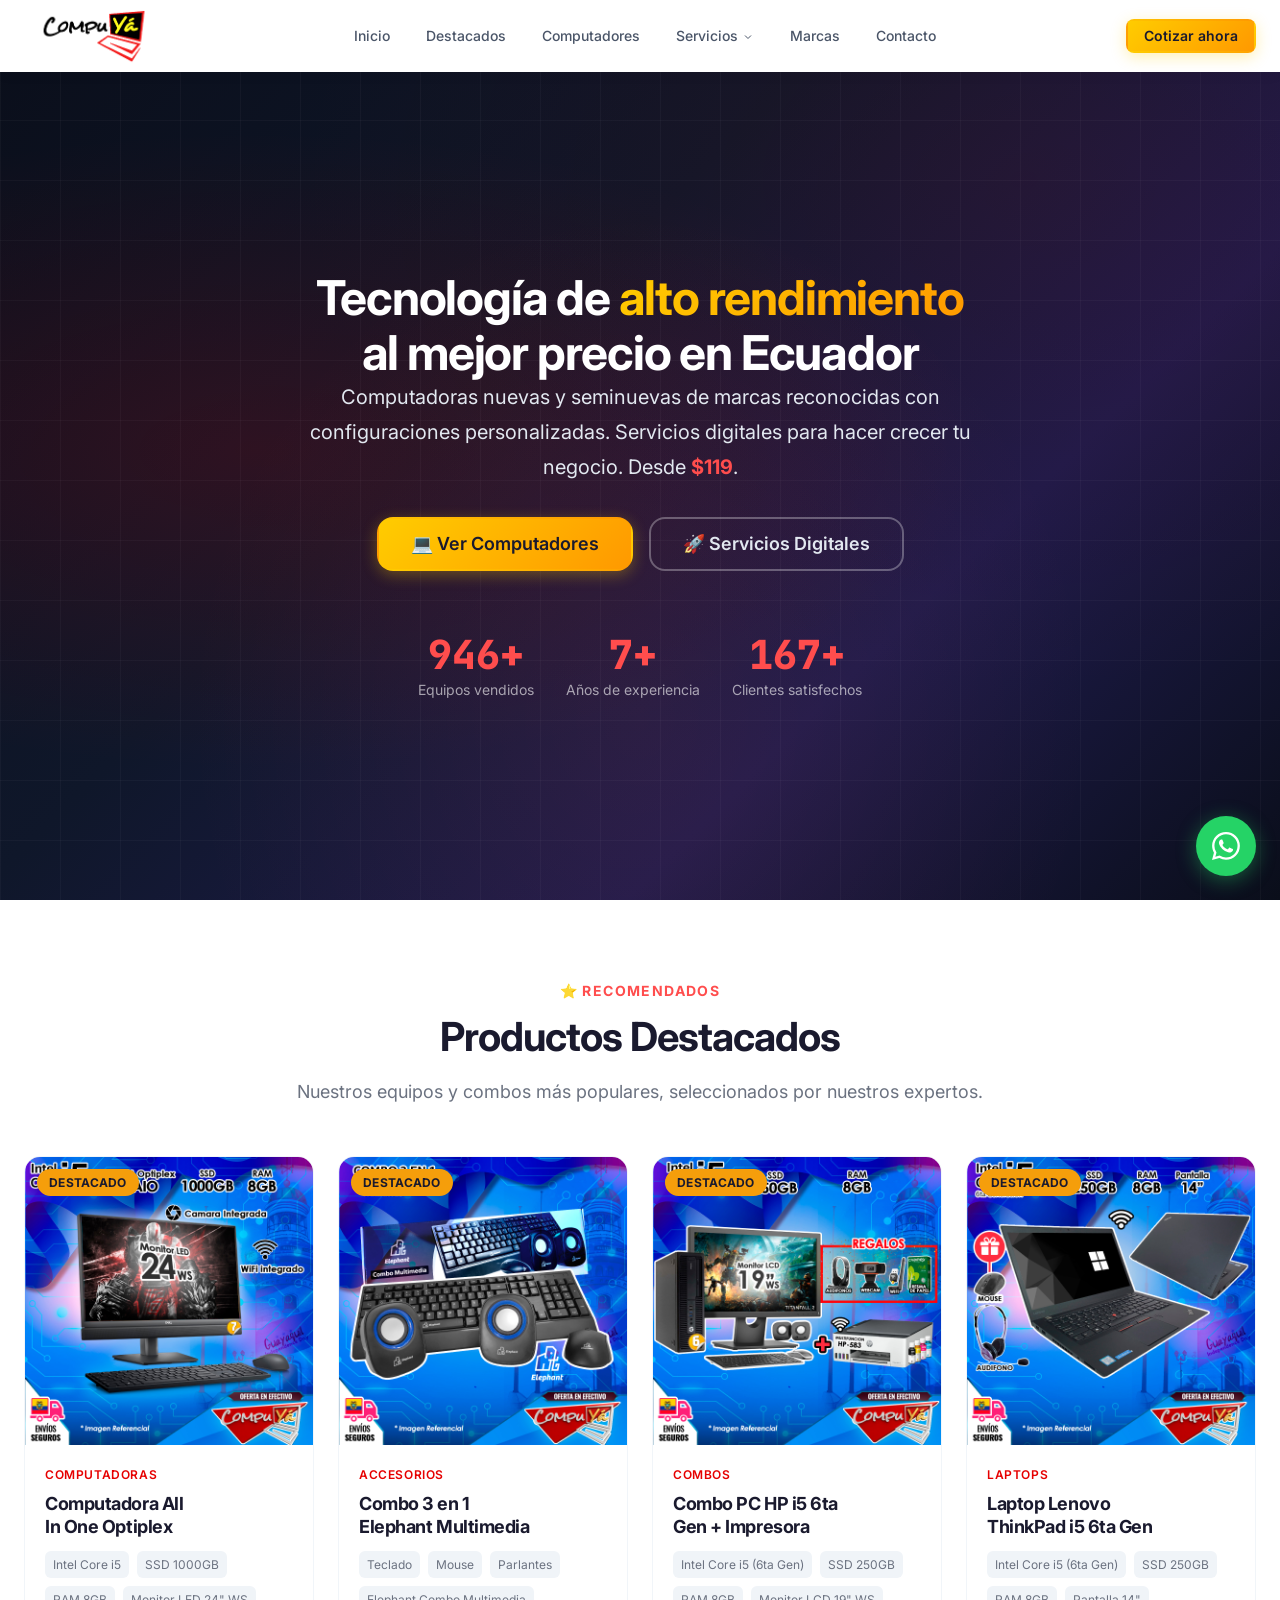
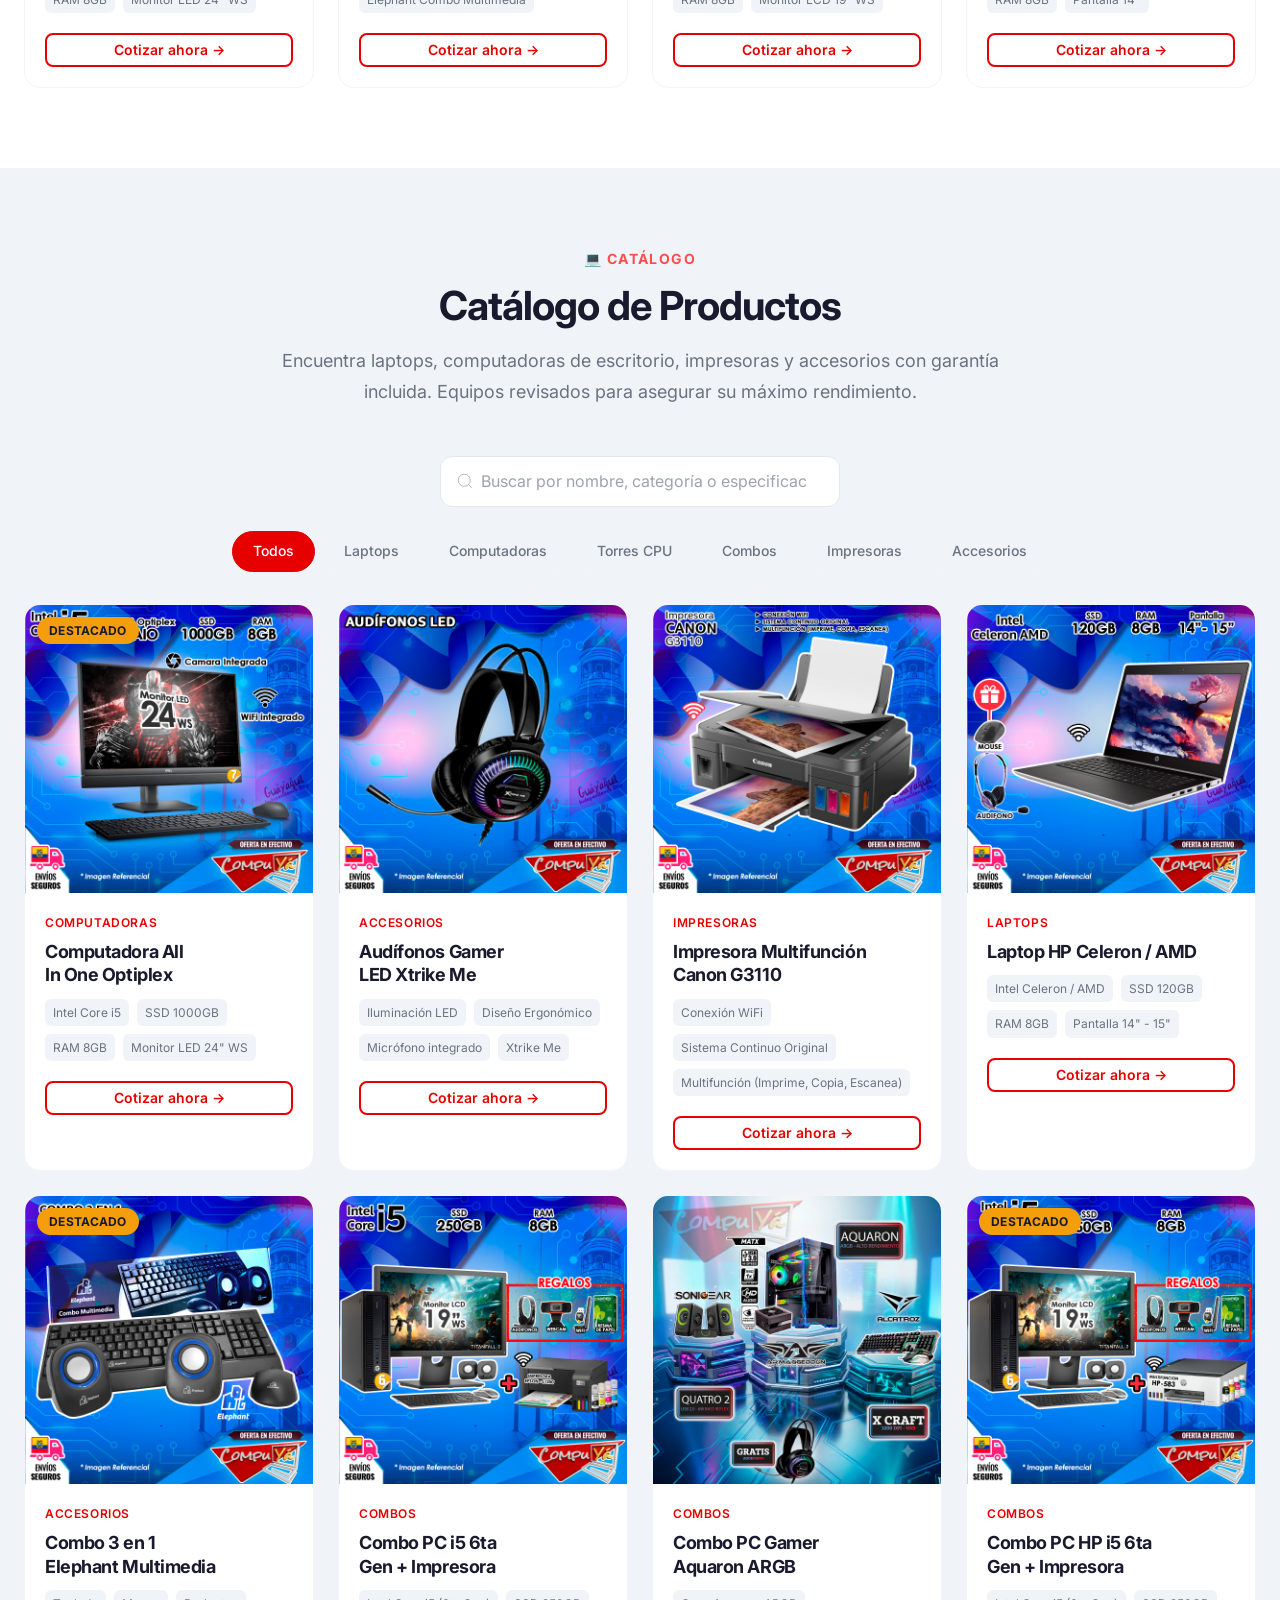
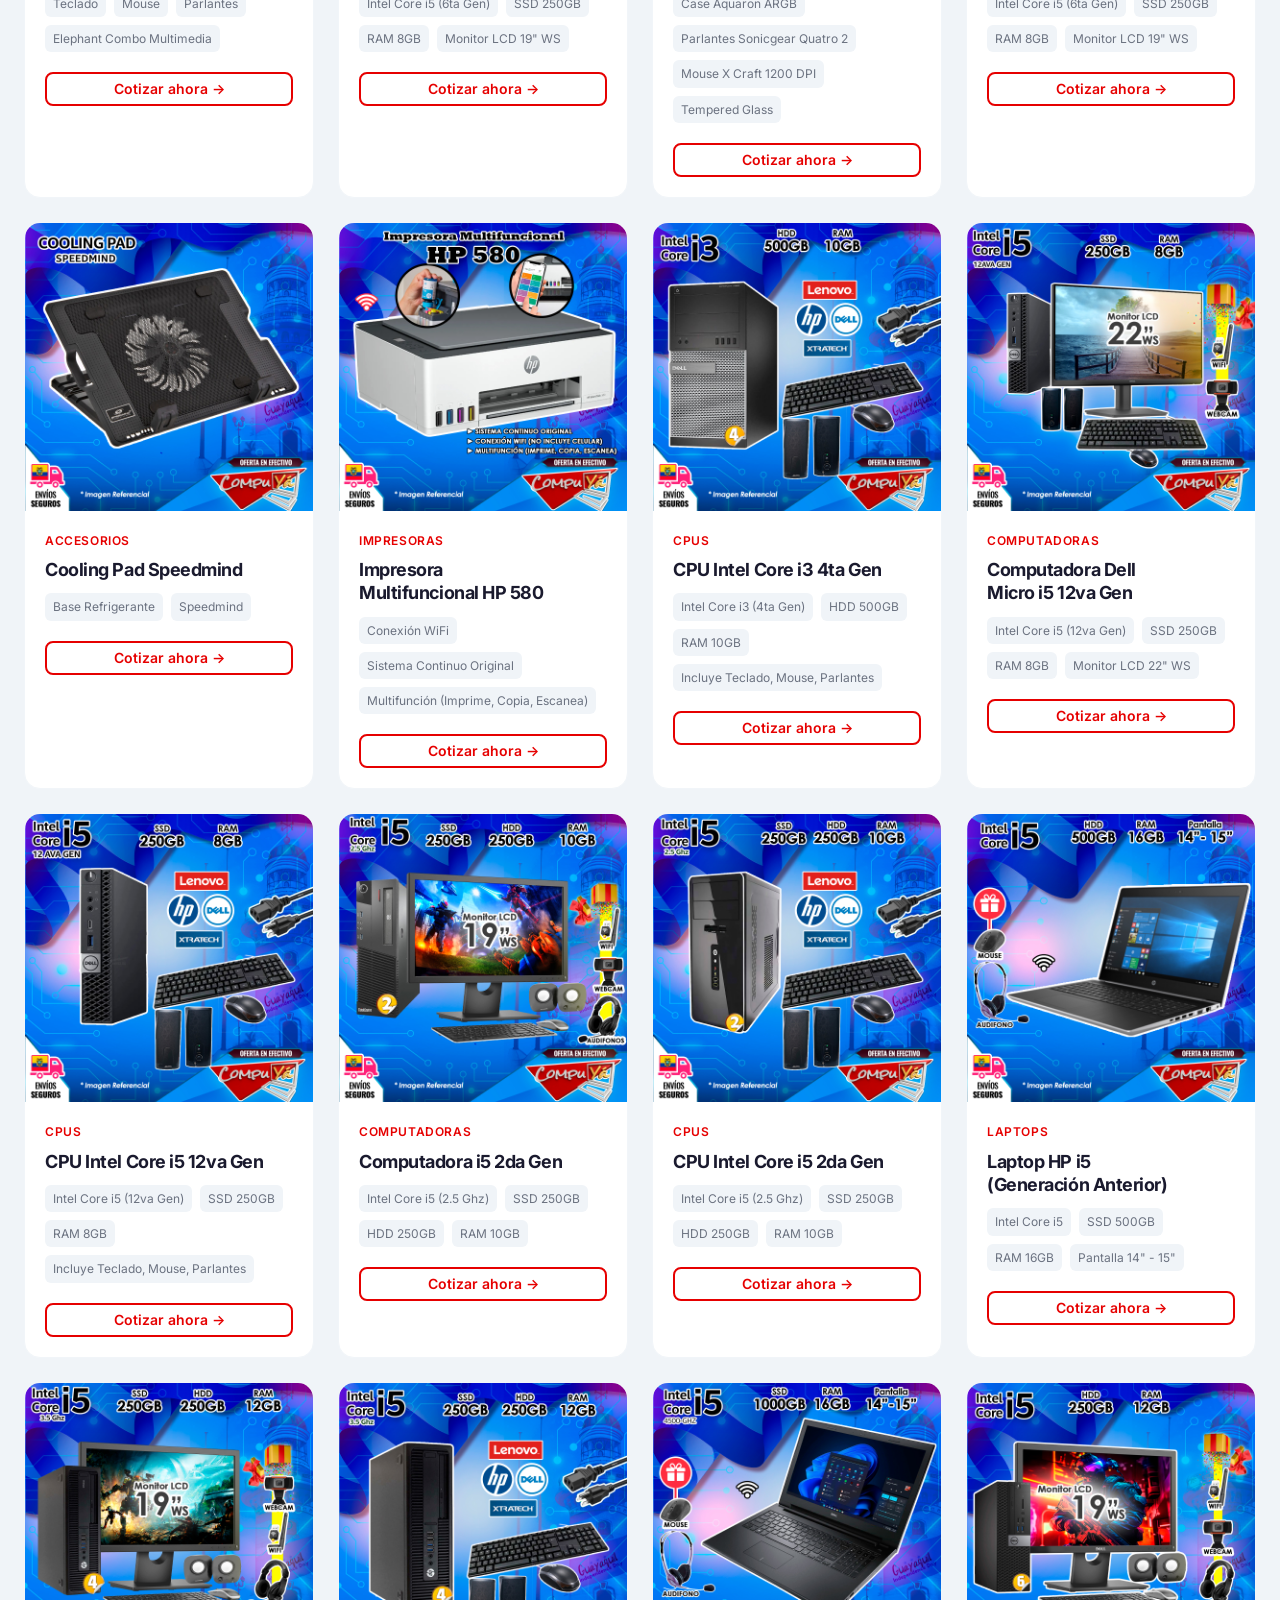
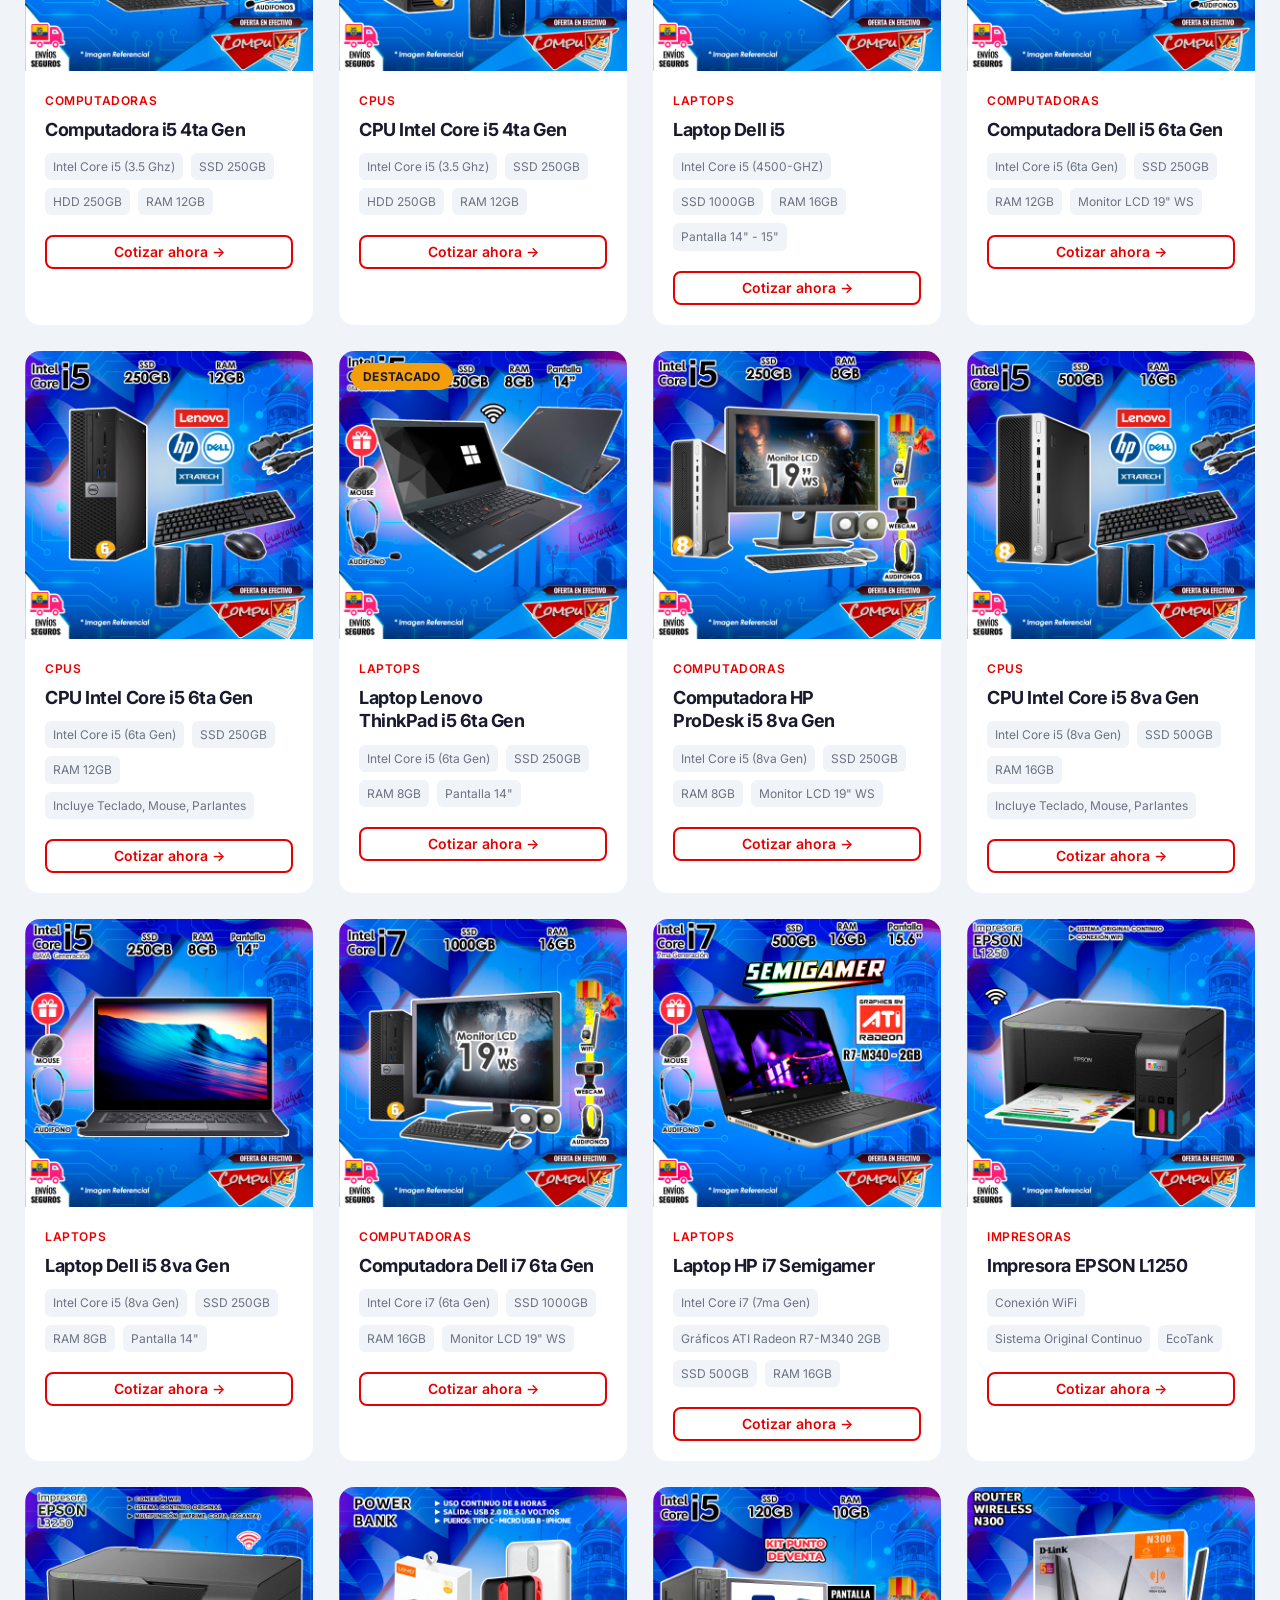
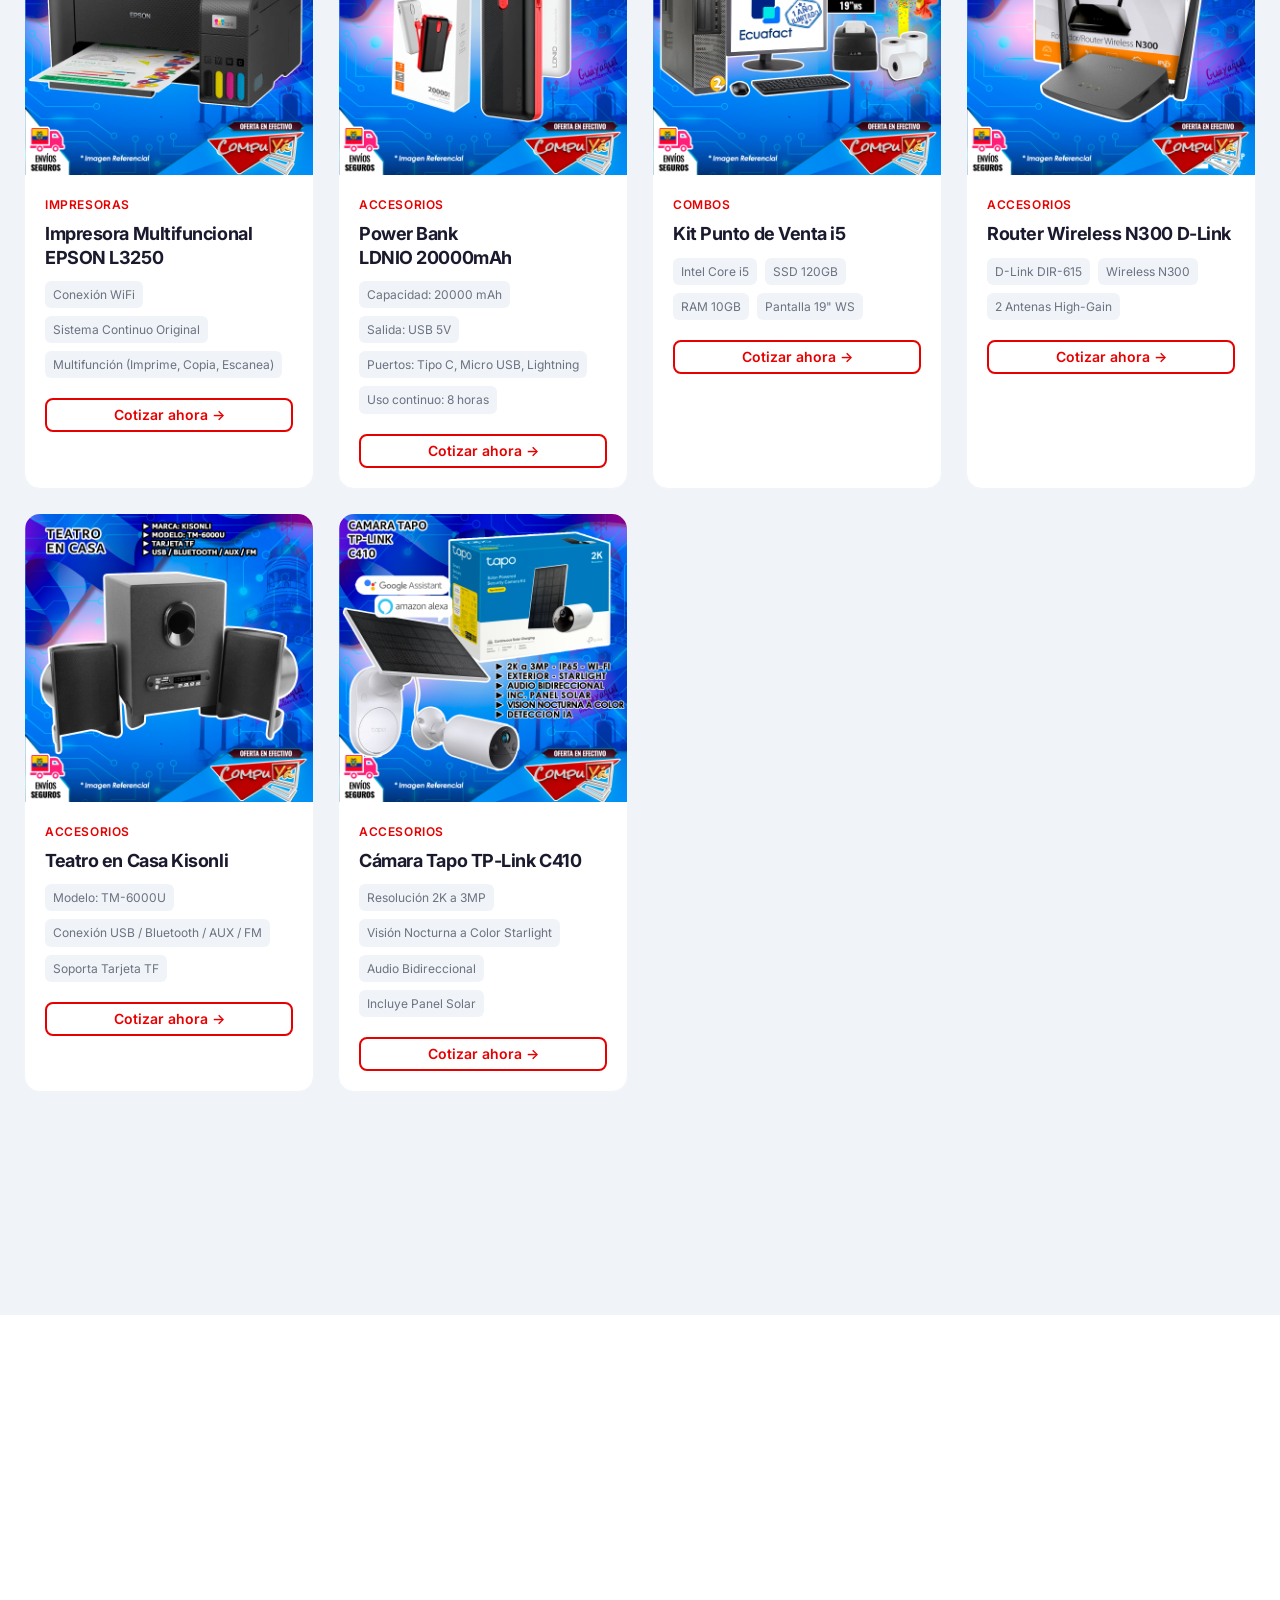
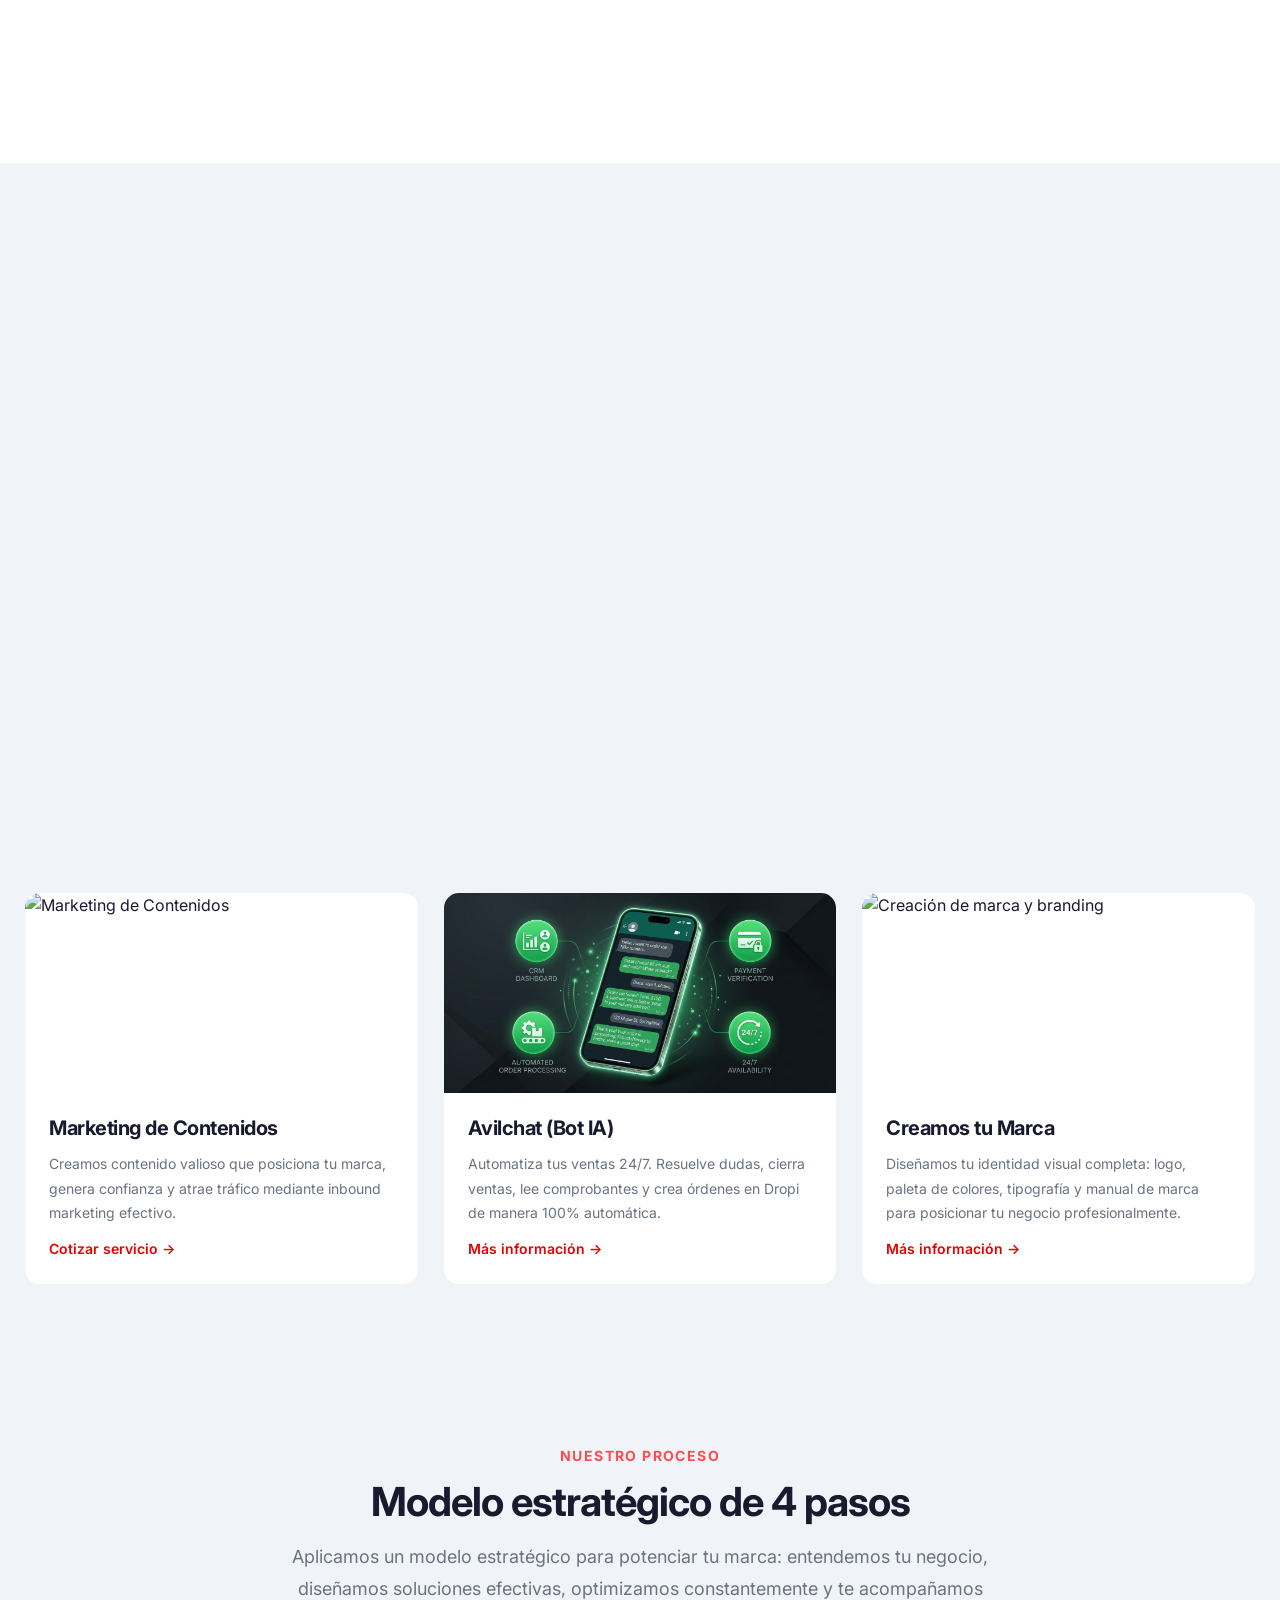
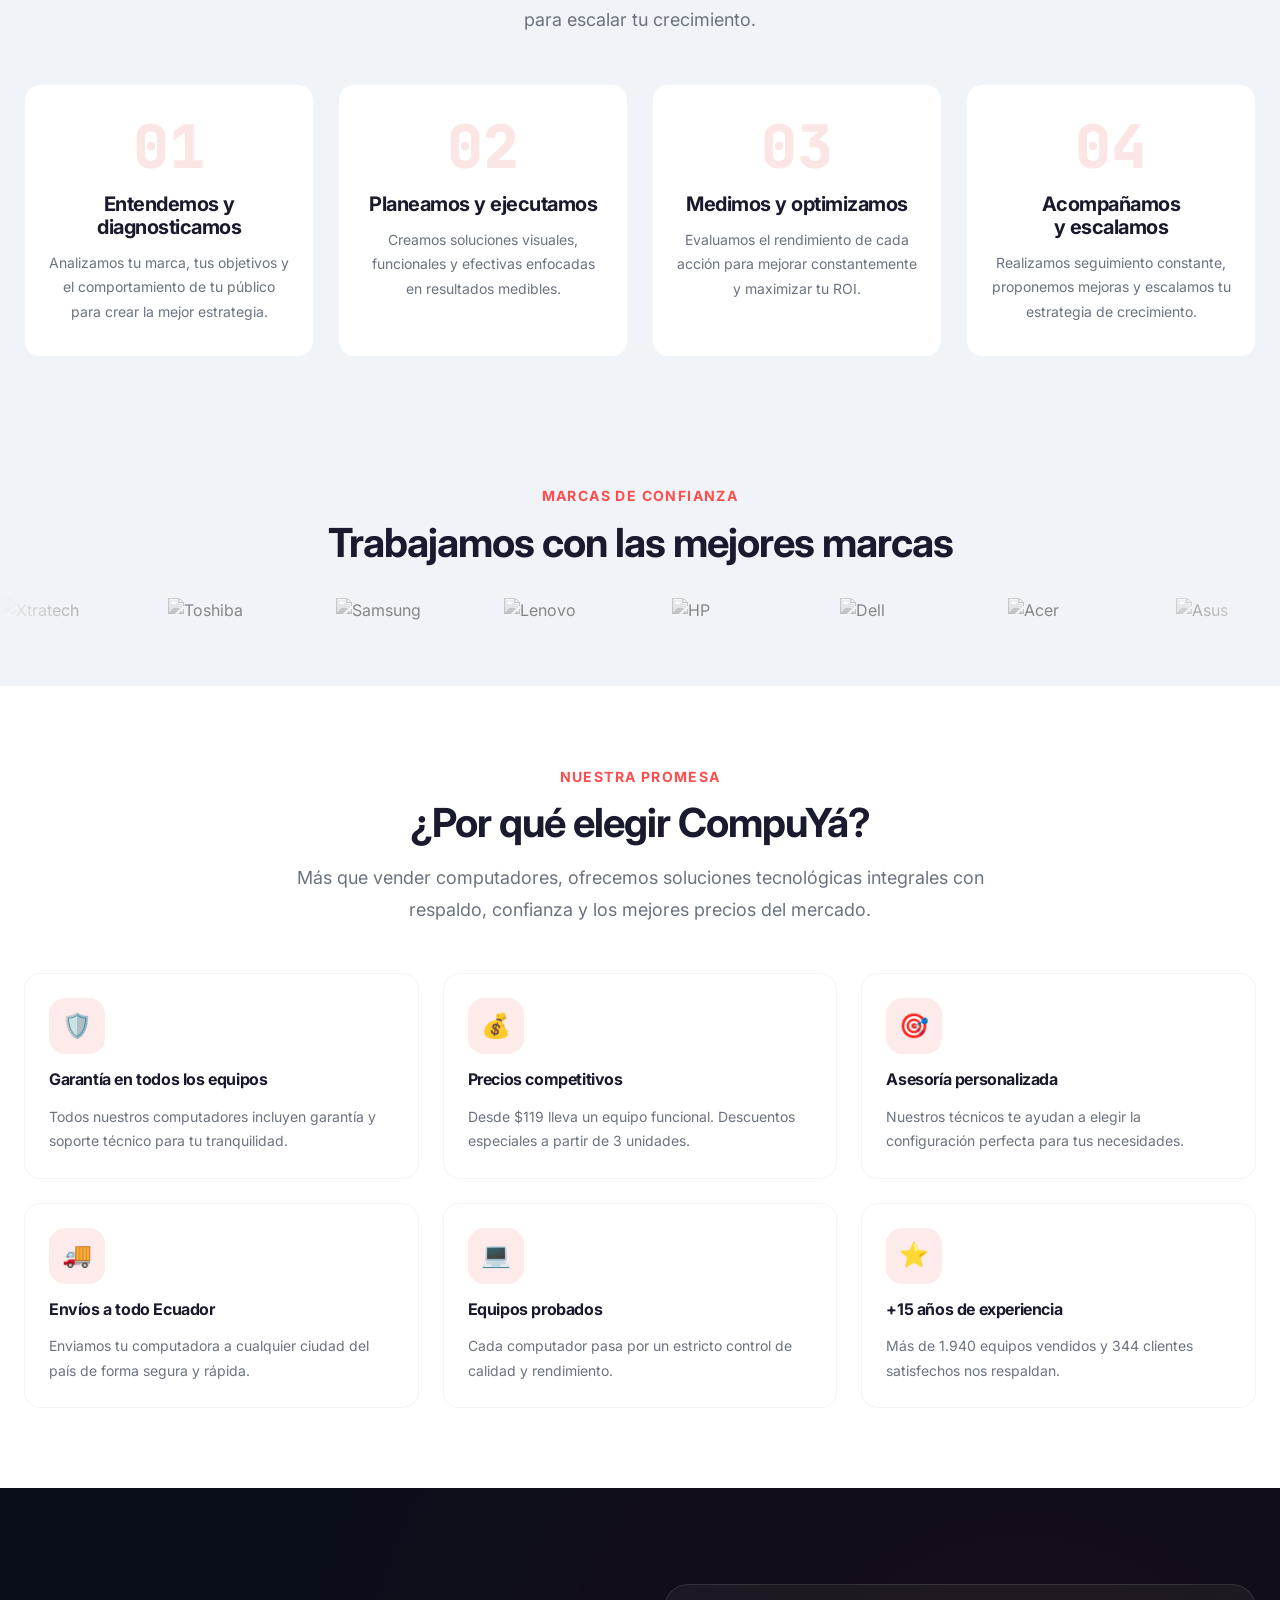
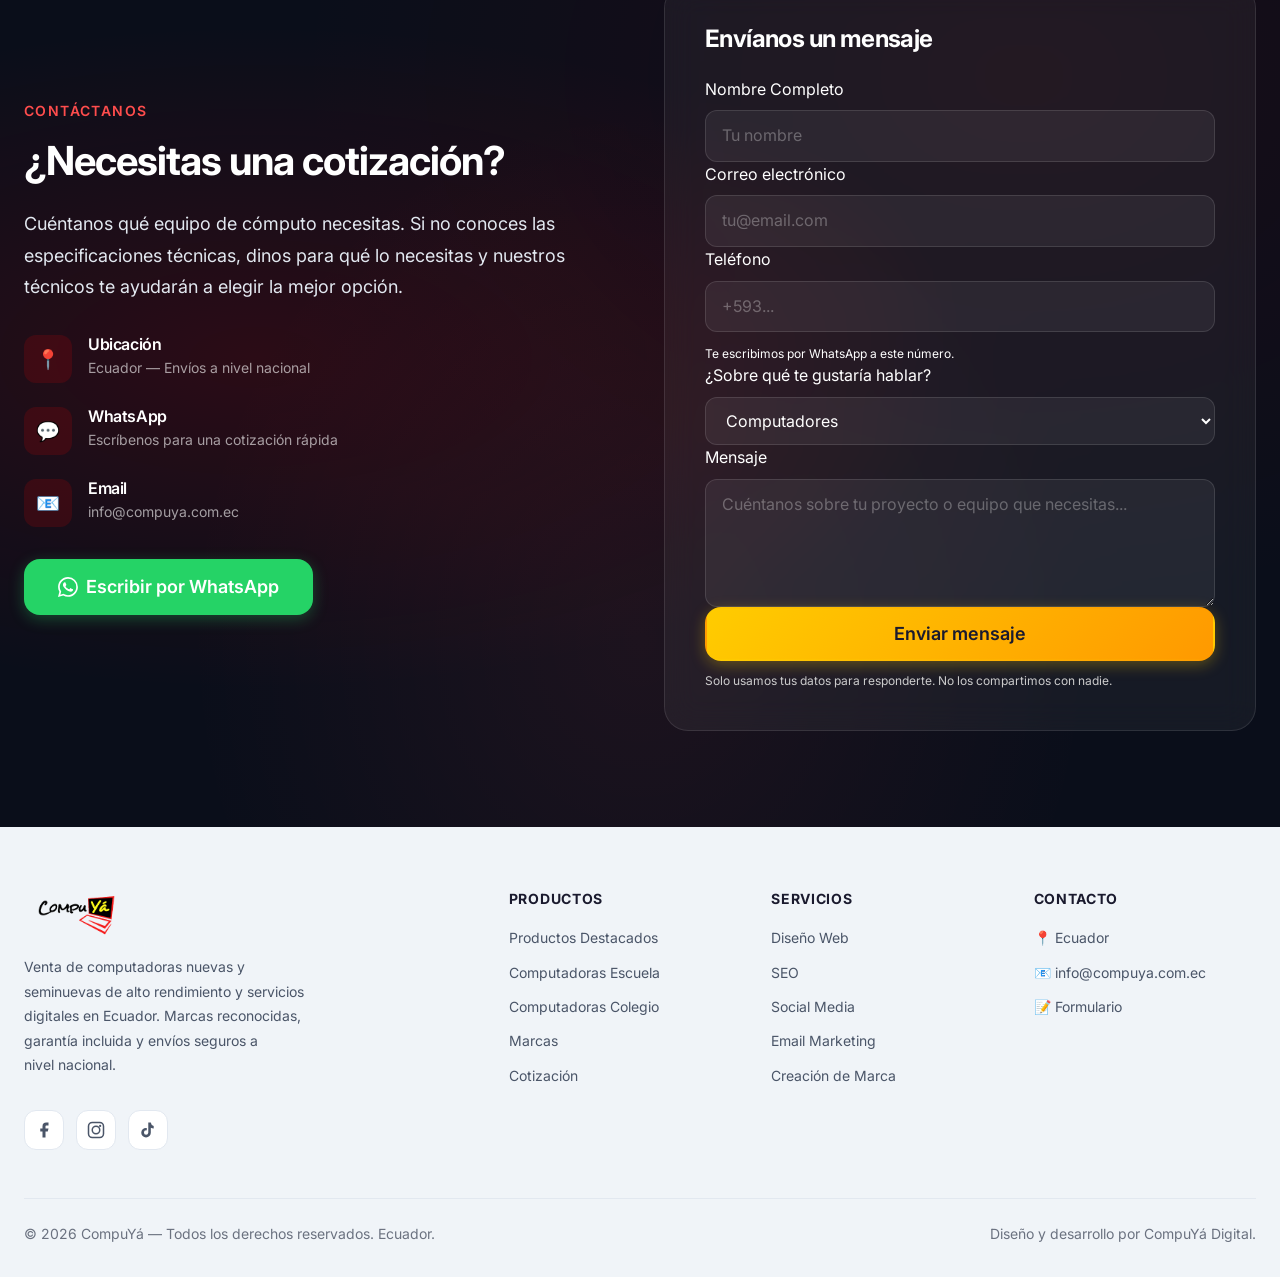
==== commit 976d0df0: "refactor: update business messaging, add security honeypot to contact form, and include auxiliary au" ====
--- a/index.html
+++ b/index.html
@@ -6,11 +6,11 @@
   <meta name="viewport" content="width=device-width, initial-scale=1.0">
 
   <!-- SEO Primary -->
-  <title>CompuYá — Computadores Seminuevos y Servicios Digitales en Ecuador</title>
+  <title>CompuYá — computadoras nuevas y seminuevas y Servicios Digitales en Ecuador</title>
   <meta name="description"
-    content="Computadores seminuevos de alto rendimiento desde $119. Marcas como HP, Dell, Lenovo. Servicios digitales: diseño web, SEO, redes sociales. Envíos a todo Ecuador. CompuYá.">
+    content="computadoras nuevas y seminuevas de alto rendimiento desde $119. Marcas como HP, Dell, Lenovo. Servicios digitales: diseño web, SEO, redes sociales. Envíos a todo Ecuador. CompuYá.">
   <meta name="keywords"
-    content="computadores seminuevos ecuador, computadoras para colegio, computadoras para escuela, CompuYá, servicios digitales ecuador, diseño web, SEO, computadores baratos quito">
+    content="computadoras nuevas y seminuevas ecuador, computadoras para colegio, computadoras para escuela, CompuYá, servicios digitales ecuador, diseño web, SEO, computadores baratos quito">
   <meta name="author" content="CompuYá">
   <link rel="canonical" href="https://compuya.com.ec/">
   <meta name="robots" content="index, follow, max-image-preview:large, max-snippet:-1, max-video-preview:-1">
@@ -18,9 +18,9 @@
   <!-- Open Graph -->
   <meta property="og:locale" content="es_ES">
   <meta property="og:type" content="website">
-  <meta property="og:title" content="CompuYá — Computadores Seminuevos y Servicios Digitales en Ecuador">
+  <meta property="og:title" content="CompuYá — computadoras nuevas y seminuevas y Servicios Digitales en Ecuador">
   <meta property="og:description"
-    content="Computadores seminuevos de alto rendimiento desde $119. Marcas reconocidas, garantía incluida. Servicios digitales para hacer crecer tu negocio.">
+    content="computadoras nuevas y seminuevas de alto rendimiento desde $119. Marcas reconocidas, garantía incluida. Servicios digitales para hacer crecer tu negocio.">
   <meta property="og:url" content="https://compuya.com.ec/">
   <meta property="og:site_name" content="CompuYá">
   <meta property="og:image" content="https://compuya.com.ec/wp-content/uploads/2024/09/4-650x650.jpg">
@@ -30,7 +30,7 @@
   <!-- Twitter Card -->
   <meta name="twitter:card" content="summary_large_image">
   <meta name="twitter:title" content="CompuYá — Computadores y Servicios Digitales">
-  <meta name="twitter:description" content="Computadores seminuevos desde $119. Diseño web, SEO y marketing digital.">
+  <meta name="twitter:description" content="computadoras nuevas y seminuevas desde $119. Diseño web, SEO y marketing digital.">
 
   <!-- Schema.org -->
   <script type="application/ld+json">
@@ -43,7 +43,7 @@
         "name": "CompuYá",
         "url": "https://compuya.com.ec/",
         "logo": "img/logo.png",
-        "description": "Venta de computadores seminuevos y servicios digitales en Ecuador",
+        "description": "Venta de computadoras nuevas y seminuevas y servicios digitales en Ecuador",
         "contactPoint": {
           "@type": "ContactPoint",
           "contactType": "sales",
@@ -56,7 +56,7 @@
         "@id": "https://compuya.com.ec/#website",
         "url": "https://compuya.com.ec/",
         "name": "CompuYá",
-        "description": "Computadores seminuevos y servicios digitales en Ecuador",
+        "description": "computadoras nuevas y seminuevas y servicios digitales en Ecuador",
         "potentialAction": {
           "@type": "SearchAction",
           "target": "https://compuya.com.ec/?s={search_term_string}",
@@ -68,7 +68,7 @@
         "@type": "WebPage",
         "@id": "https://compuya.com.ec/#webpage",
         "url": "https://compuya.com.ec/",
-        "name": "CompuYá — Computadores Seminuevos y Servicios Digitales",
+        "name": "CompuYá — computadoras nuevas y seminuevas y Servicios Digitales",
         "isPartOf": {"@id": "https://compuya.com.ec/#website"},
         "about": {"@id": "https://compuya.com.ec/#organization"},
         "inLanguage": "es"
@@ -111,7 +111,7 @@
   <!-- ══════════════════════════════════════
        HEADER
   ══════════════════════════════════════ -->
-    <header class="header" id="header" role="banner">
+      <header class="header" id="header" role="banner">
     <div class="container header__inner">
       <a href="index.html" class="header__logo" aria-label="CompuYá - Inicio">
         <img src="img/logo.png" alt="CompuYá Logo">
@@ -165,6 +165,8 @@
 
   
 
+  
+
   <main>
     <!-- ══════════════════════════════════════
          HERO SECTION
@@ -178,7 +180,7 @@
           Tecnología de <span class="highlight">alto rendimiento</span> al mejor precio en Ecuador
         </h1>
         <p class="hero__subtitle hero-text-enter" style="animation-delay: 0.2s; opacity: 0;">
-          Computadores seminuevos de marcas reconocidas con configuraciones personalizadas. Servicios digitales para
+          Computadoras nuevas y seminuevas de marcas reconocidas con configuraciones personalizadas. Servicios digitales para
           hacer crecer tu negocio. Desde <strong style="color: var(--accent);">$119</strong>.
         </p>
         <div class="hero__actions hero-cta-enter">
@@ -196,7 +198,7 @@
             <div class="hero__stat-label">Equipos vendidos</div>
           </div>
           <div class="hero__stat">
-            <div class="hero__stat-number" data-count="8+">0</div>
+            <div class="hero__stat-number" data-count="15+">0</div>
             <div class="hero__stat-label">Años de experiencia</div>
           </div>
           <div class="hero__stat">
@@ -267,6 +269,18 @@
           <a href="contacto.html" class="btn btn-outline" style="margin-top: var(--space-4);">Solicitar cotización
             personalizada</a>
         </div>
+      </div>
+    </section>
+
+    <!-- ══════════════════════════════════════
+         FINANCIACIÓN
+    ══════════════════════════════════════ -->
+    <section class="section" style="background: var(--bg-card);" aria-labelledby="financiacion-title">
+      <div class="container text-center reveal">
+        <span class="badge badge--primary" style="margin-bottom: var(--space-4);">💸 Crédito Directo y Financiación</span>
+        <h2 class="section-header__title" id="financiacion-title">Lleva tu equipo hoy, paga después</h2>
+        <p class="lead" style="max-width: 700px; margin: 0 auto var(--space-6);">Ofrecemos facilidades de pago para que no te quedes sin el equipo que necesitas. Consulta por nuestro plan de cuotas y crédito directo con requisitos mínimos.</p>
+        <a href="contacto.html" class="btn btn-primary btn-lg">Preguntar por Financiación</a>
       </div>
     </section>
 
@@ -488,7 +502,7 @@
           </div>
           <div class="reason-card reveal">
             <div class="reason-card__icon">⭐</div>
-            <h4 class="reason-card__title">+8 años de experiencia</h4>
+            <h4 class="reason-card__title">+15 años de experiencia</h4>
             <p class="reason-card__desc">Más de 1.940 equipos vendidos y 344 clientes satisfechos nos respaldan.</p>
           </div>
         </div>
@@ -544,46 +558,32 @@
 
           <!-- Form Column -->
           <div class="contact-form-card reveal-right">
-            <h3 style="color: #fff; margin-bottom: var(--space-6); font-size: var(--fs-xl);">Formulario de cotización
+            <h3 style="color: #fff; margin-bottom: var(--space-6); font-size: var(--fs-xl);">Envíanos un mensaje
             </h3>
-            <form id="contact-form" autocomplete="on">
-              <div class="grid grid-2 gap-4" style="margin-bottom: var(--space-4);">
-                <div class="form-group">
-                  <label for="name" class="form-label">Nombre *</label>
-                  <input type="text" id="name" name="name" class="form-input" placeholder="Tu nombre completo" required
-                    autocomplete="name">
-                </div>
-                <div class="form-group">
-                  <label for="email" class="form-label">Correo *</label>
-                  <input type="email" id="email" name="email" class="form-input" placeholder="tu@correo.com" required
-                    autocomplete="email">
-                </div>
+            <form id="contact-form">
+              <!-- Anti-spam Honeypot -->
+              <input type="text" name="_honeypot" style="display:none" tabindex="-1" autocomplete="off">
+
+              <div class="form-group"><label style="color: #fff;" for="name">Nombre Completo</label><input type="text" id="name" required
+                  placeholder="Tu nombre" class="form-input"></div>
+              <div class="form-group"><label style="color: #fff;" for="email">Correo electrónico</label><input type="email" id="email"
+                  required placeholder="tu@email.com" class="form-input"></div>
+              <div class="form-group"><label style="color: #fff;" for="phone">Teléfono</label><input type="tel" id="phone"
+                  placeholder="+593..." class="form-input">
+                <p class="form-note" style="color: #fff; margin-top:var(--space-1); font-size: 12px;">Te escribimos por WhatsApp a este número.</p>
               </div>
-              <div class="grid grid-2 gap-4" style="margin-bottom: var(--space-4);">
-                <div class="form-group">
-                  <label for="phone" class="form-label">Teléfono *</label>
-                  <input type="tel" id="phone" name="phone" class="form-input" placeholder="099 123 4567" required
-                    autocomplete="tel">
-                </div>
-                <div class="form-group">
-                  <label for="budget" class="form-label">Presupuesto aproximado</label>
-                  <input type="text" id="budget" name="budget" class="form-input" placeholder="$119 - $599">
-                </div>
-              </div>
-              <div class="form-group" style="margin-bottom: var(--space-4);">
-                <label for="message" class="form-label">¿Qué equipo necesitas? *</label>
-                <textarea id="message" name="message" class="form-textarea"
-                  placeholder="Cuéntanos para qué lo necesitas y nuestros técnicos te ayudarán a elegir..." required
-                  rows="4"></textarea>
-              </div>
-              <div class="form-group" style="margin-bottom: var(--space-6);">
-                <label for="quantity" class="form-label">¿Cuántas unidades?</label>
-                <input type="text" id="quantity" name="quantity" class="form-input"
-                  placeholder="Descuentos desde 3 unidades">
-              </div>
-              <button type="submit" class="btn btn-primary btn-lg" style="width: 100%;">
-                Enviar cotización
-              </button>
+              <div class="form-group"><label style="color: #fff;" for="subject">¿Sobre qué te gustaría hablar?</label><select id="subject" class="form-input" style="width: 100%;">
+                  <option value="computadores">Computadores</option>
+                  <option value="financiacion">Financiación / Crédito</option>
+                  <option value="web">Diseño web</option>
+                  <option value="social">Redes sociales</option>
+                  <option value="branding">Branding</option>
+                  <option value="other">Otros</option>
+                </select></div>
+              <div class="form-group"><label style="color: #fff;" for="message">Mensaje</label><textarea id="message" required
+                  placeholder="Cuéntanos sobre tu proyecto o equipo que necesitas..." class="form-textarea" rows="4" style="width:100%;"></textarea></div>
+              <button type="submit" class="btn btn-primary btn-lg" style="width:100%;">Enviar mensaje</button>
+              <p class="form-note" style="color: #ccc; margin-top: 10px; font-size: 12px;">Solo usamos tus datos para responderte. No los compartimos con nadie.</p>
             </form>
           </div>
         </div>
@@ -600,8 +600,8 @@
         <!-- Brand -->
         <div class="footer__brand">
           <img src="img/logo.png" alt="CompuYá Logo">
-          <p>Venta de computadores seminuevos de alto rendimiento y servicios digitales en Ecuador. Marcas reconocidas,
-            garantía incluida y los mejores precios del mercado.</p>
+          <p>Venta de computadoras nuevas y seminuevas de alto rendimiento y servicios digitales en Ecuador. Marcas reconocidas,
+            garantía incluida y envíos seguros a nivel nacional.</p>
           <div class="footer__social">
             <a href="#" aria-label="Facebook">
               <svg width="18" height="18" fill="currentColor" viewBox="0 0 24 24">
--- a/css/layout.css
+++ b/css/layout.css
@@ -138,8 +138,9 @@
   -webkit-backdrop-filter: blur(20px);
   display: flex;
   flex-direction: column;
-  align-items: center;
+  align-items: flex-start;
   justify-content: center;
+  padding: 0 20%;
   gap: var(--space-4);
   opacity: 0;
   visibility: hidden;
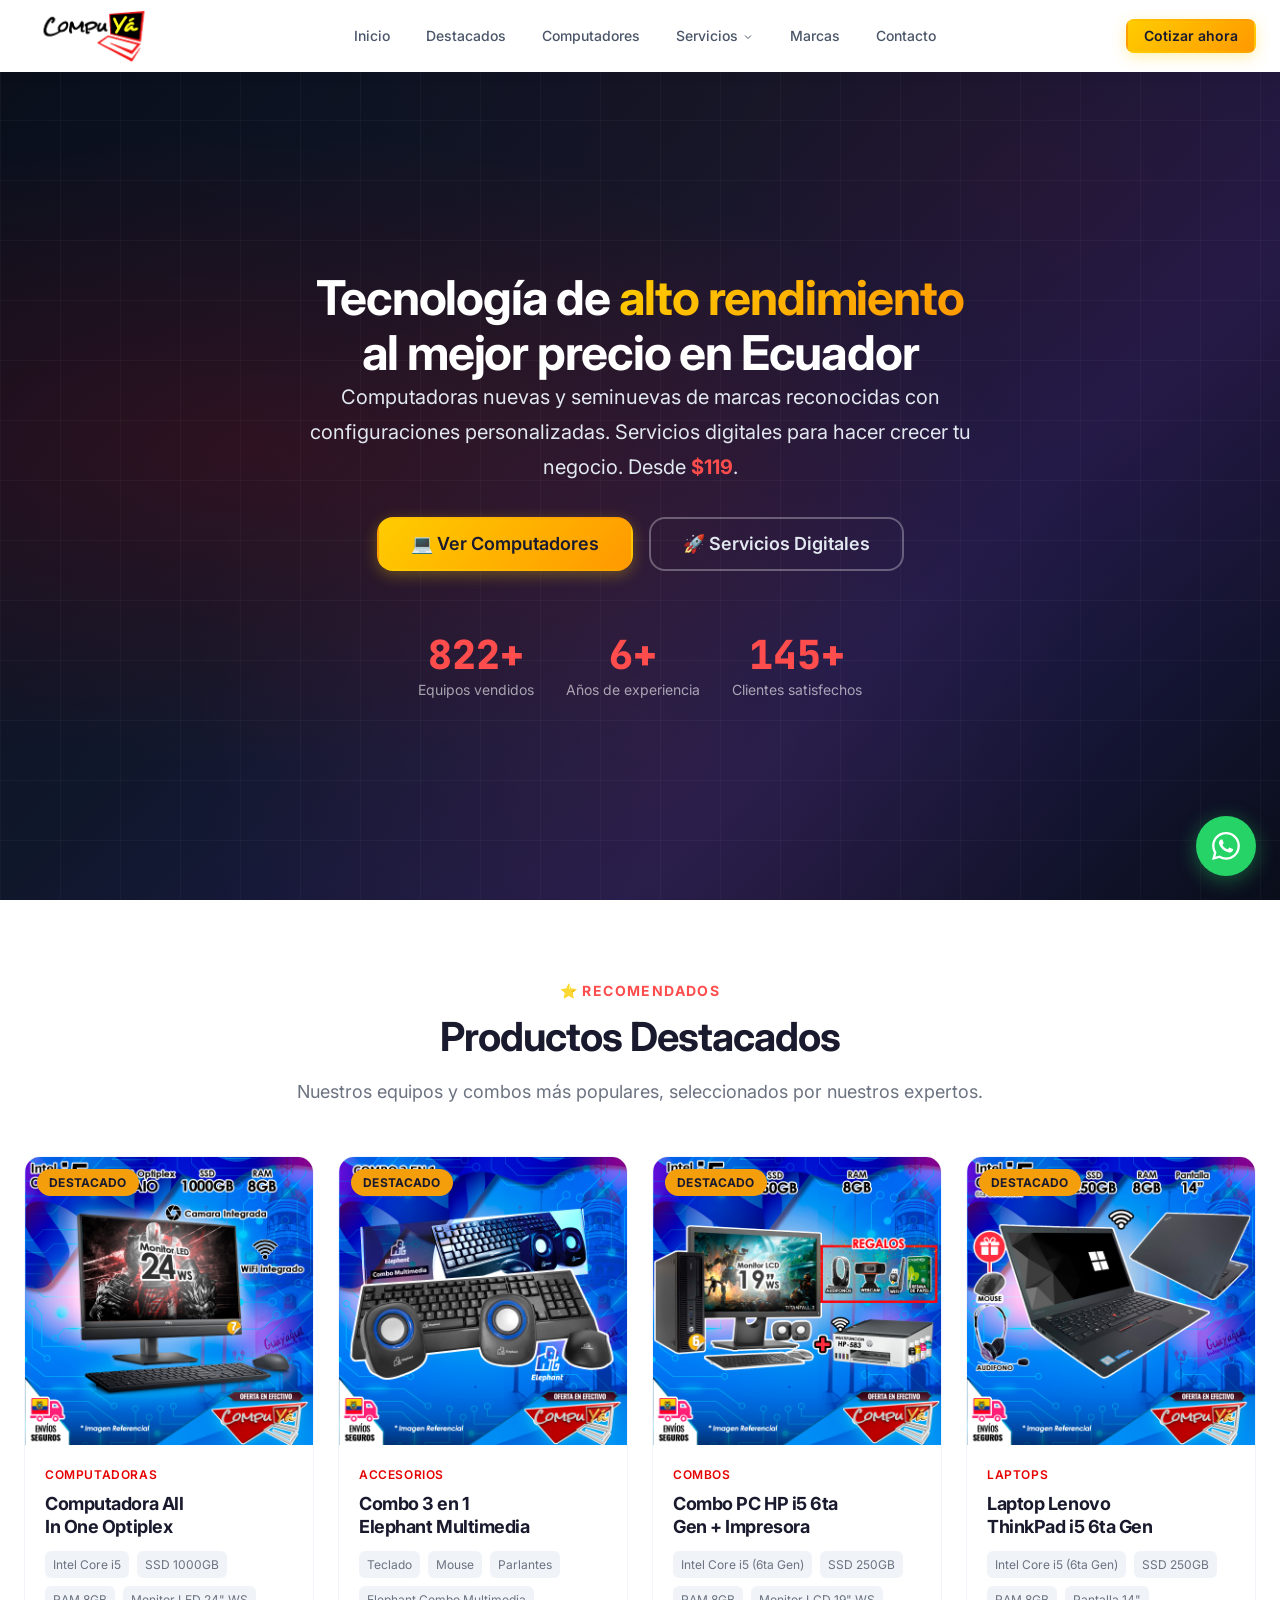
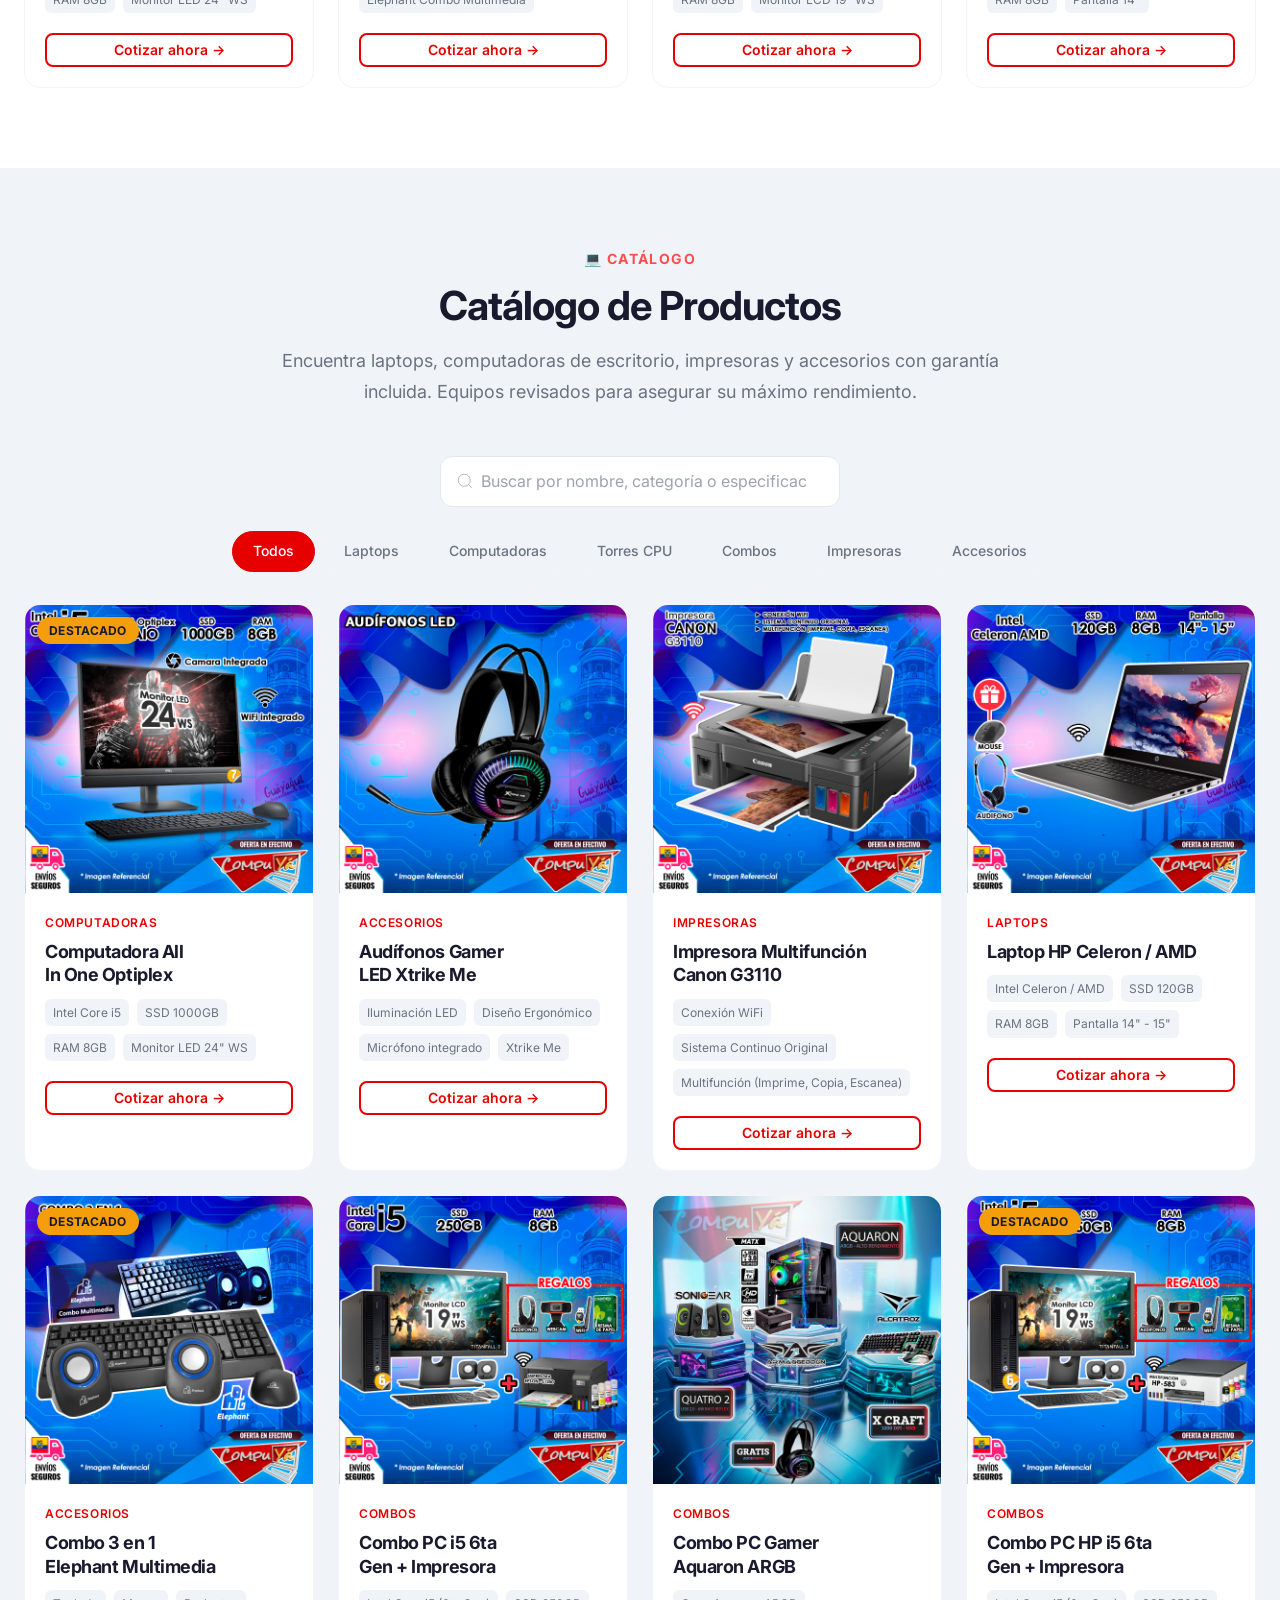
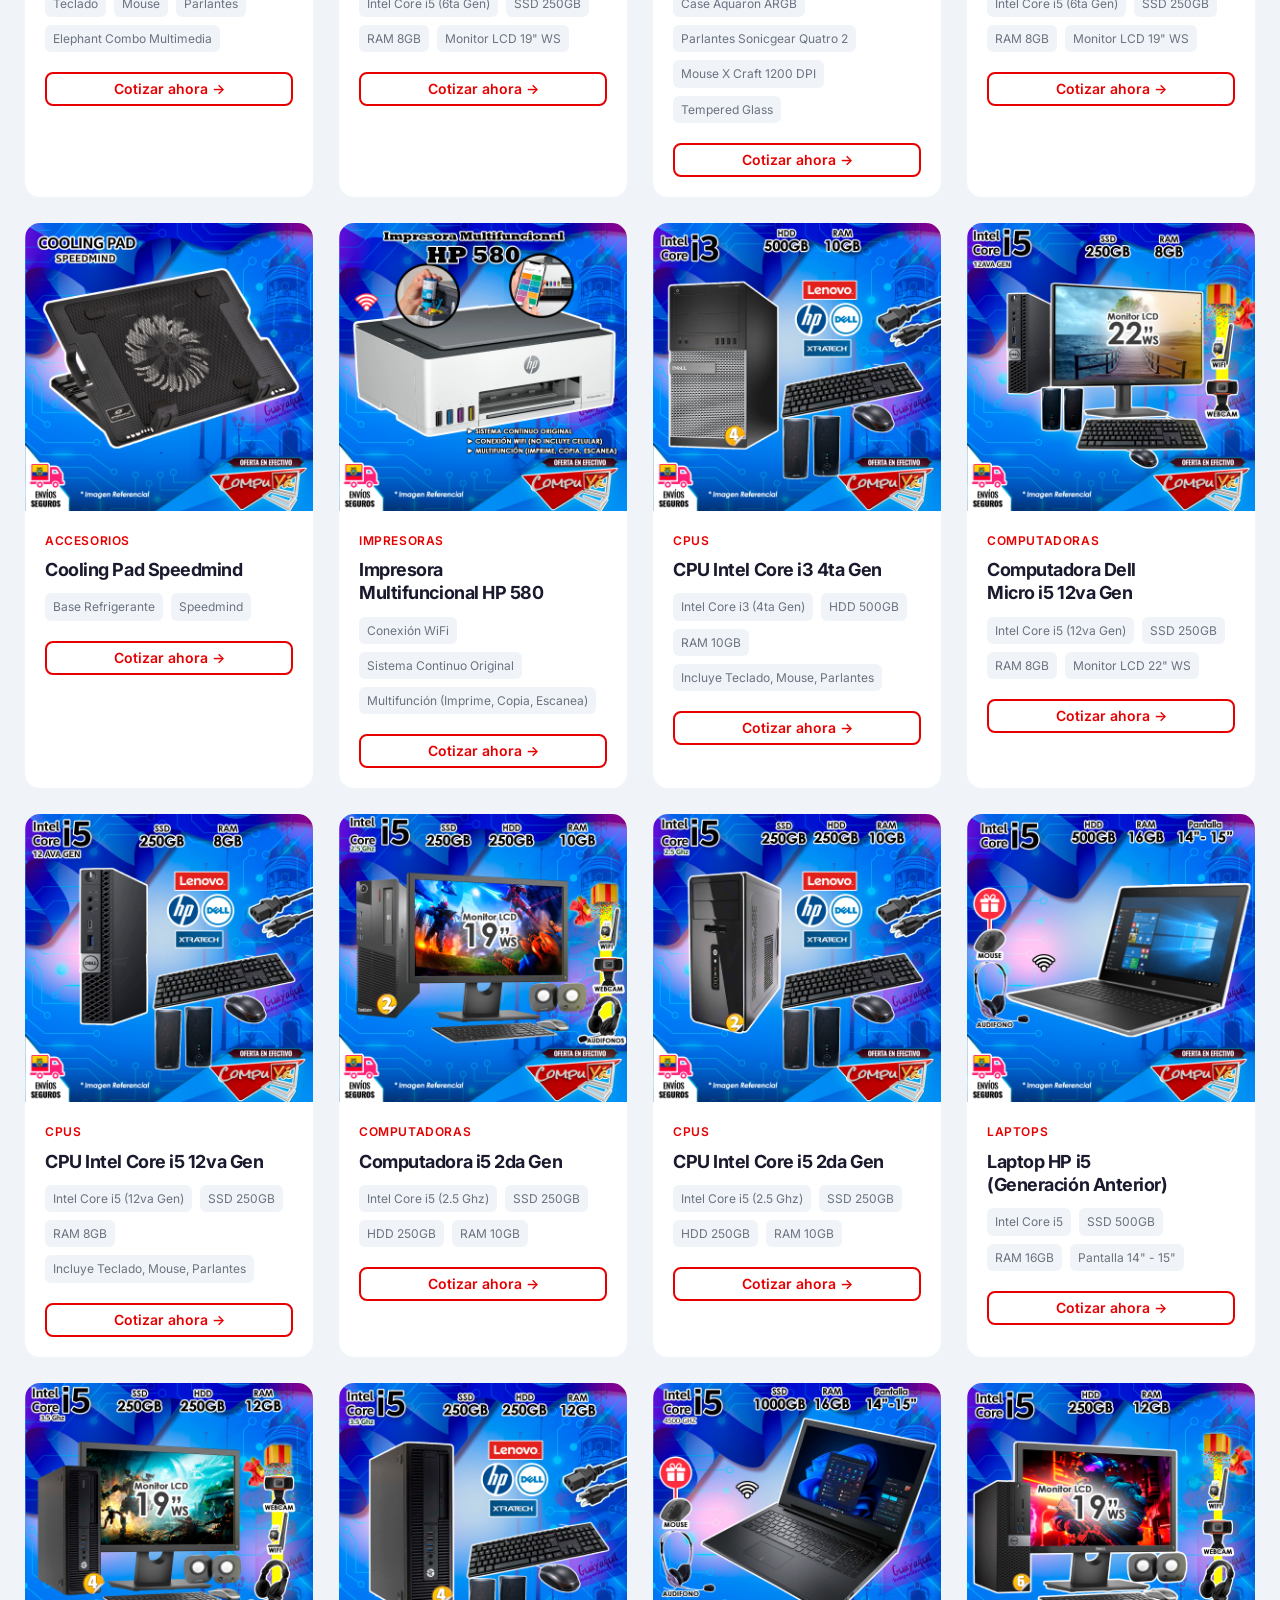
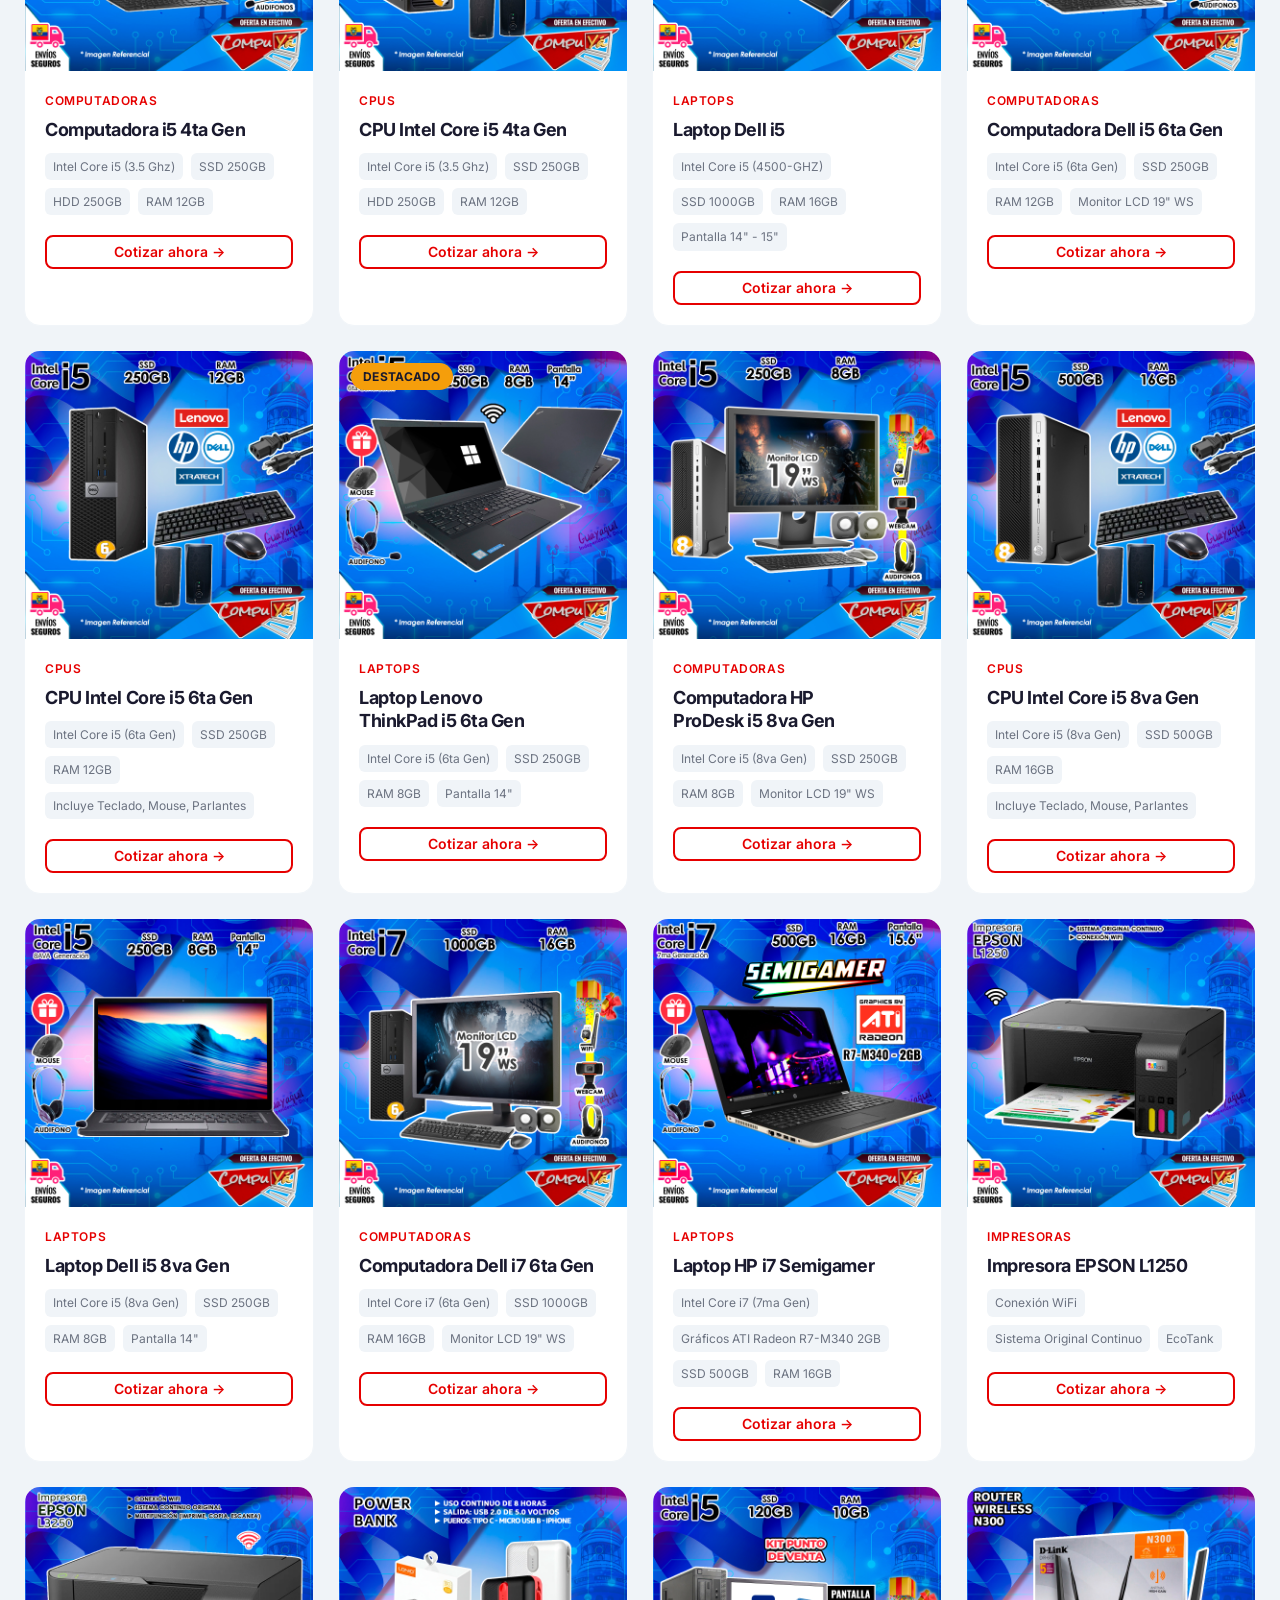
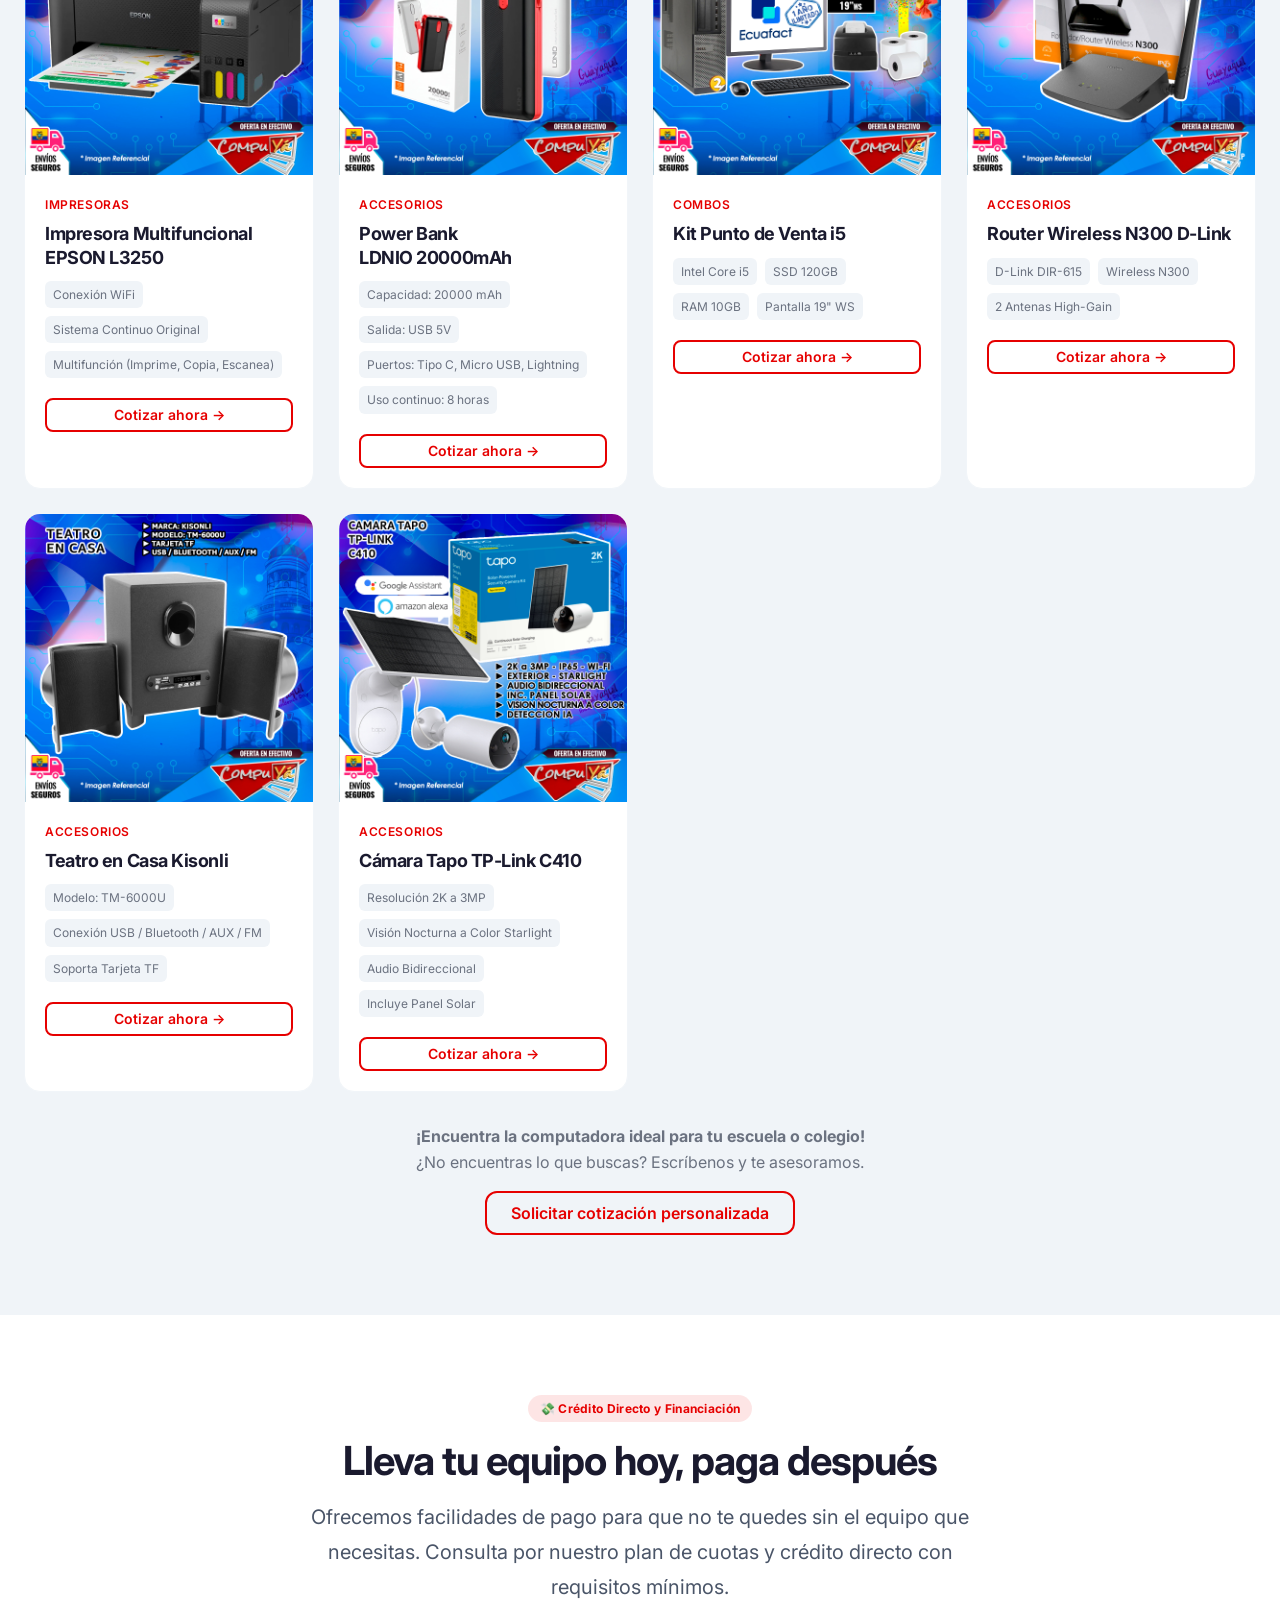
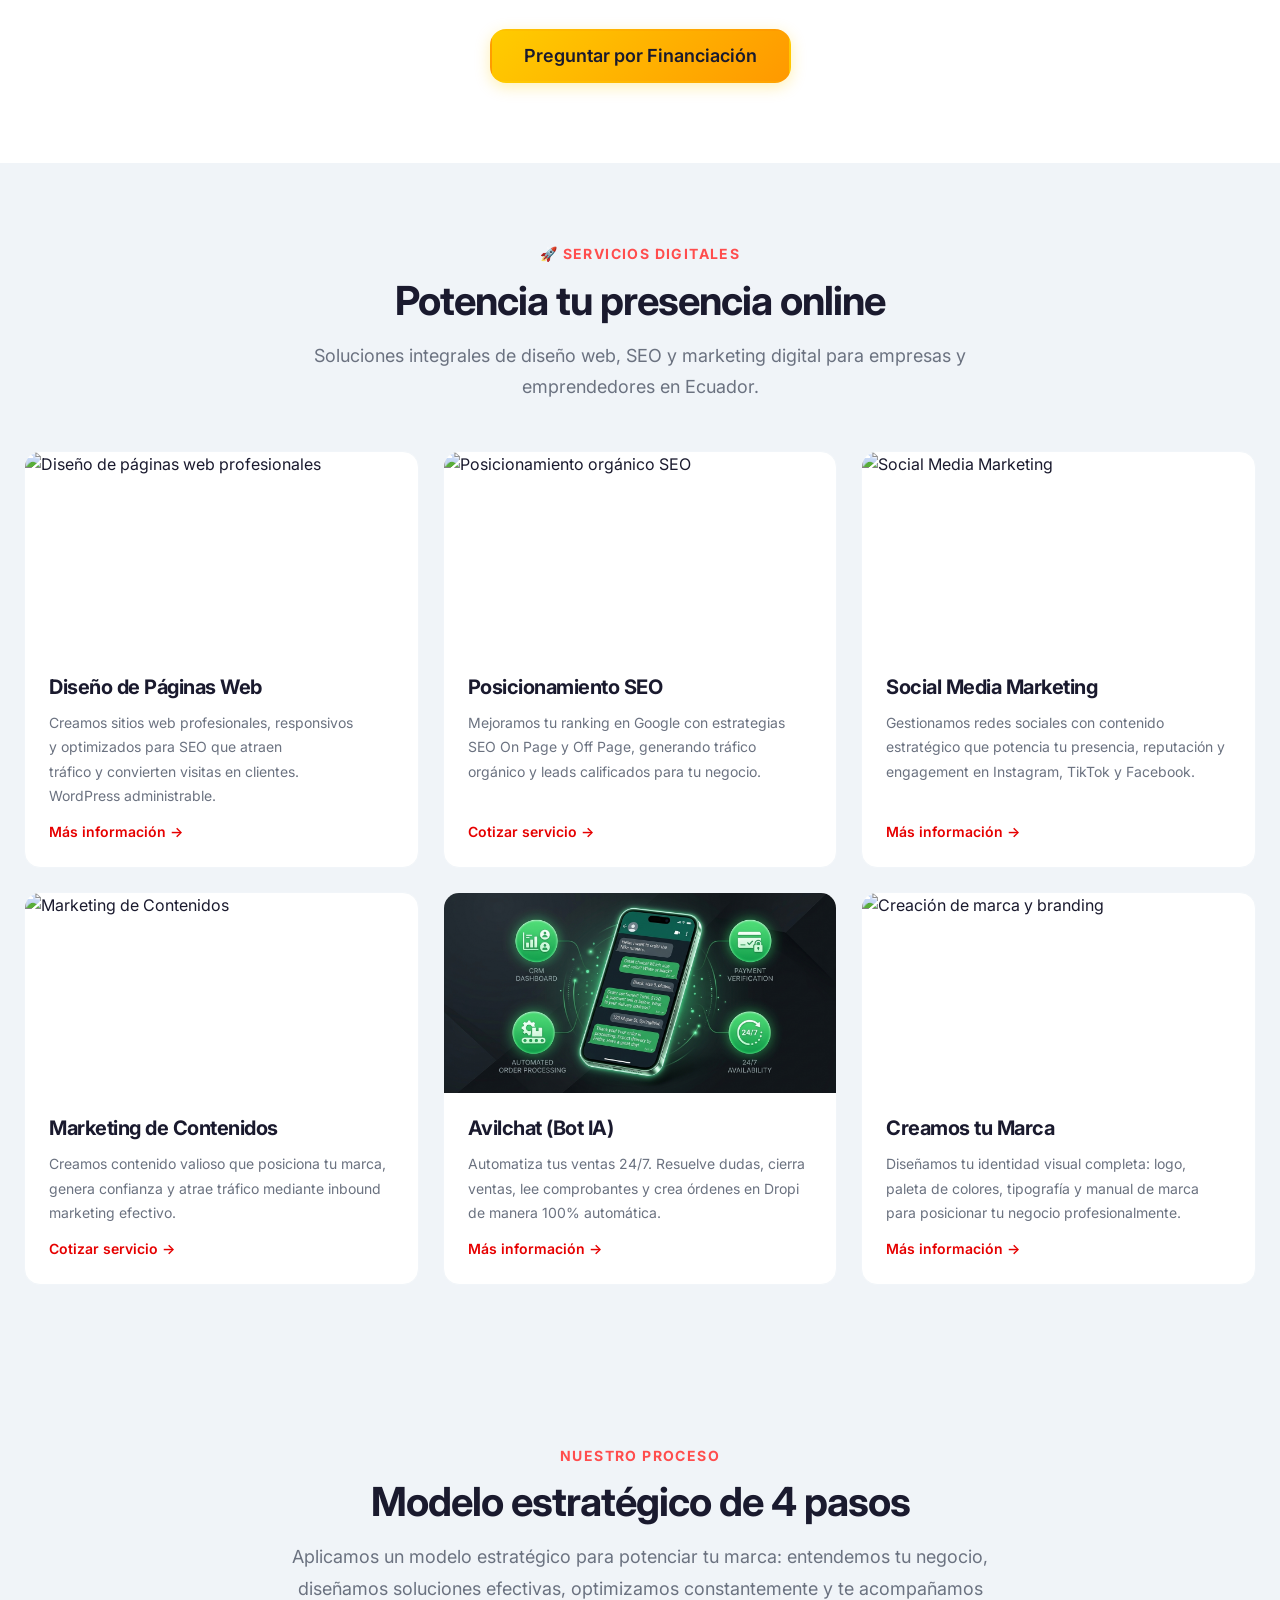
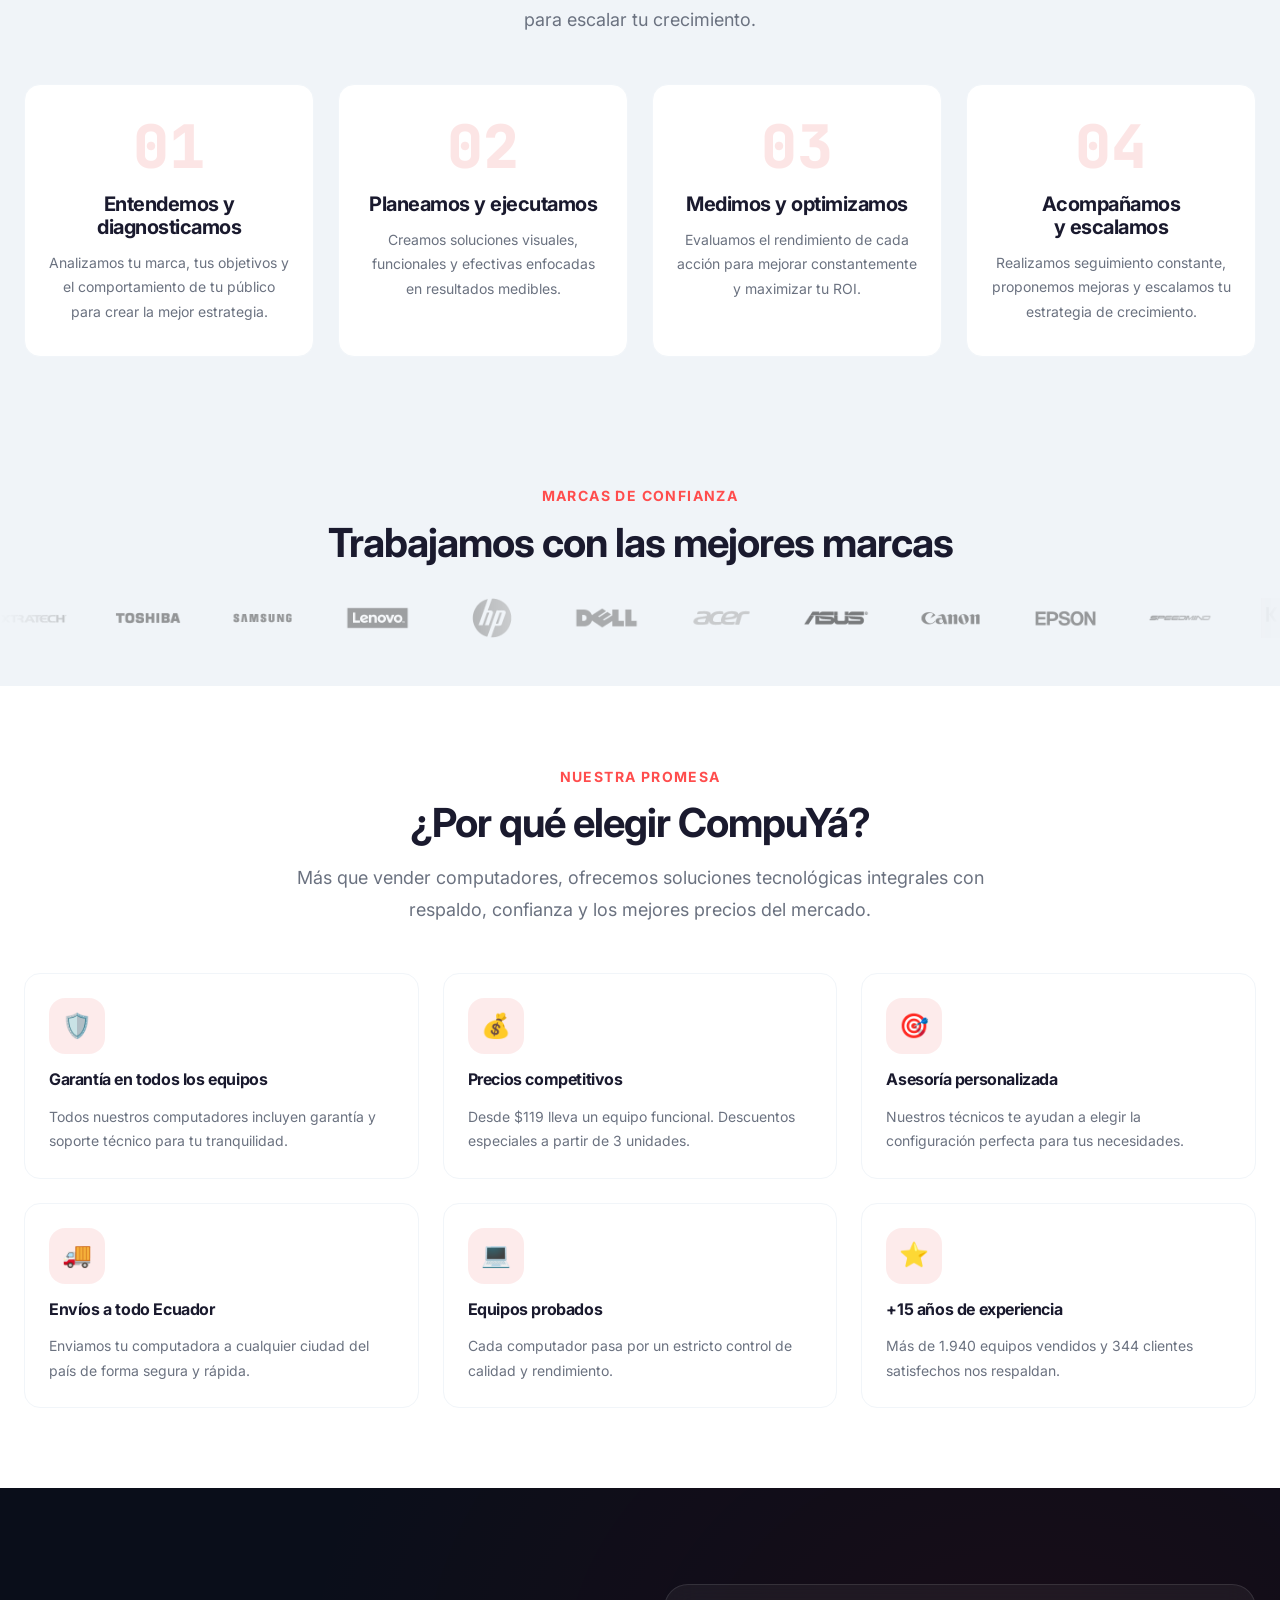
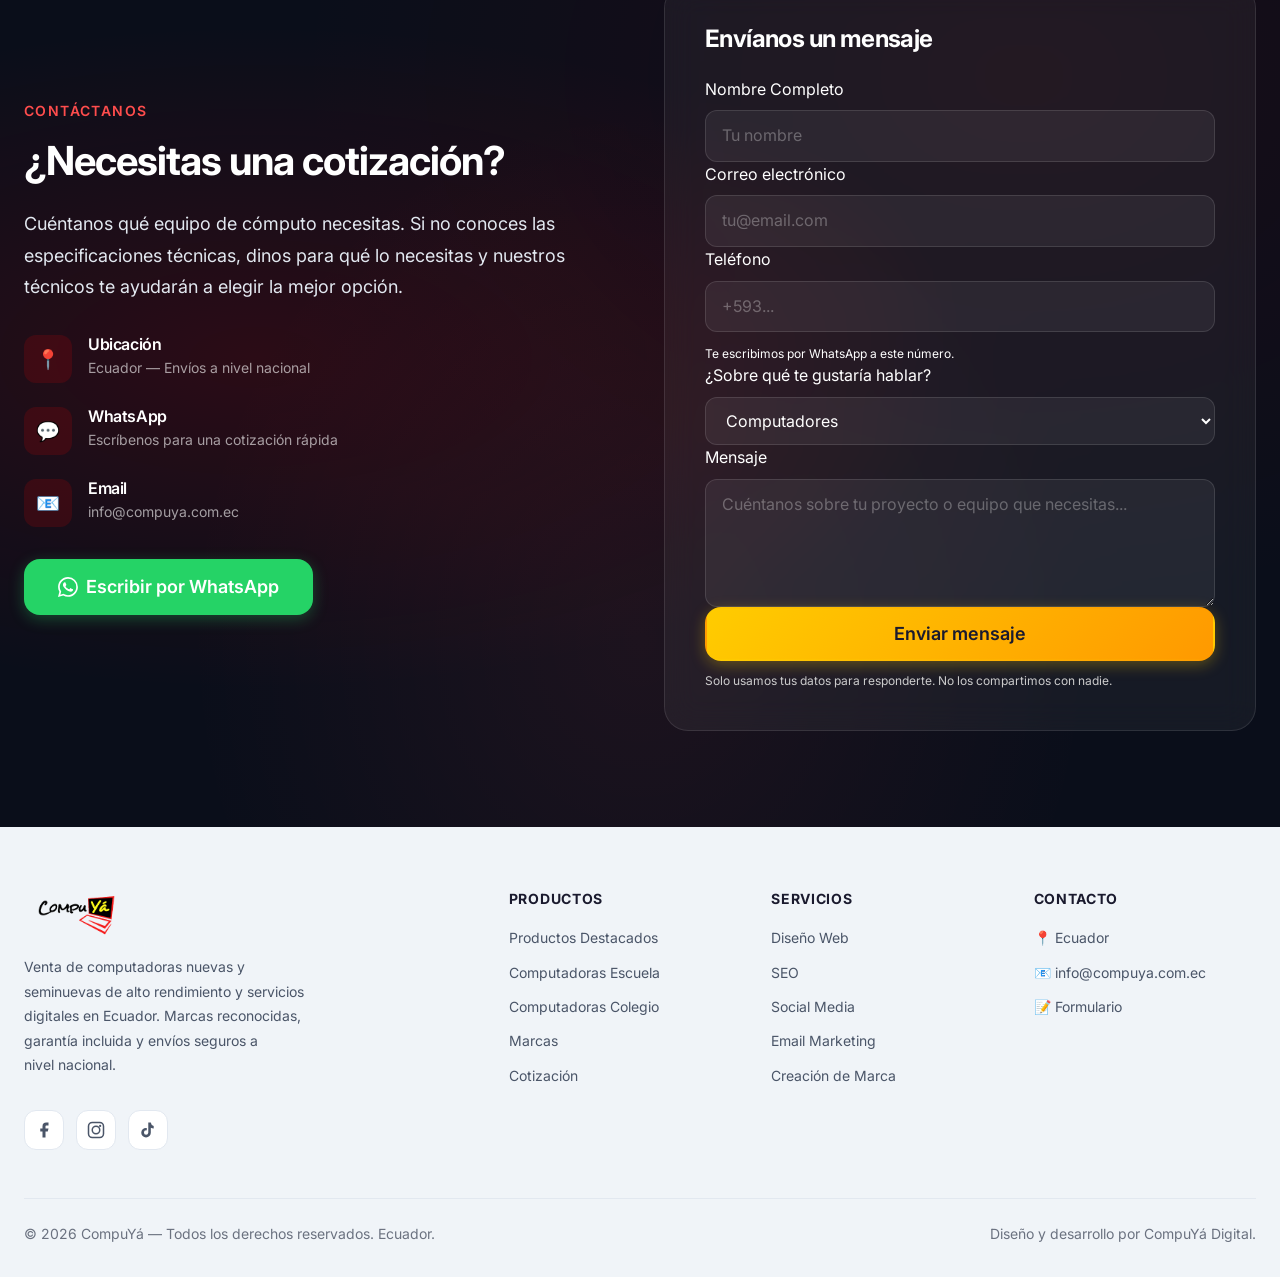
==== commit f3fea17c: "feat: localize remote images and update asset paths in HTML using automation script" ====
--- a/index.html
+++ b/index.html
@@ -23,7 +23,7 @@
     content="computadoras nuevas y seminuevas de alto rendimiento desde $119. Marcas reconocidas, garantía incluida. Servicios digitales para hacer crecer tu negocio.">
   <meta property="og:url" content="https://compuya.com.ec/">
   <meta property="og:site_name" content="CompuYá">
-  <meta property="og:image" content="https://compuya.com.ec/wp-content/uploads/2024/09/4-650x650.jpg">
+  <meta property="og:image" content="img/4-650x650.jpg">
   <meta property="og:image:width" content="650">
   <meta property="og:image:height" content="650">
 
@@ -430,29 +430,29 @@
       </div>
       <div class="brands-container">
         <div class="brands-track">
-          <img class="brand-logo" src="https://compuya.com.ec/wp-content/uploads/2021/11/Xtratech.png" alt="Xtratech"
-            width="120" height="40" loading="lazy">
-          <img class="brand-logo" src="https://compuya.com.ec/wp-content/uploads/2021/11/Toshiba.png" alt="Toshiba"
-            width="120" height="40" loading="lazy">
-          <img class="brand-logo" src="https://compuya.com.ec/wp-content/uploads/2021/11/Samsung.png" alt="Samsung"
-            width="120" height="40" loading="lazy">
-          <img class="brand-logo" src="https://compuya.com.ec/wp-content/uploads/2021/11/Lenovo.png" alt="Lenovo"
-            width="120" height="40" loading="lazy">
-          <img class="brand-logo" src="https://compuya.com.ec/wp-content/uploads/2021/11/HP.png" alt="HP" width="120"
+          <img class="brand-logo" src="img/brands/Xtratech.png" alt="Xtratech"
+            width="120" height="40" loading="lazy">
+          <img class="brand-logo" src="img/brands/Toshiba.png" alt="Toshiba"
+            width="120" height="40" loading="lazy">
+          <img class="brand-logo" src="img/brands/Samsung.png" alt="Samsung"
+            width="120" height="40" loading="lazy">
+          <img class="brand-logo" src="img/brands/Lenovo.png" alt="Lenovo"
+            width="120" height="40" loading="lazy">
+          <img class="brand-logo" src="img/brands/HP.png" alt="HP" width="120"
             height="40" loading="lazy">
-          <img class="brand-logo" src="https://compuya.com.ec/wp-content/uploads/2021/11/Dell.png" alt="Dell"
-            width="120" height="40" loading="lazy">
-          <img class="brand-logo" src="https://compuya.com.ec/wp-content/uploads/2021/11/Acer.png" alt="Acer"
-            width="120" height="40" loading="lazy">
-          <img class="brand-logo" src="https://compuya.com.ec/wp-content/uploads/2021/11/Asus.png" alt="Asus"
-            width="120" height="40" loading="lazy">
-          <img class="brand-logo" src="https://compuya.com.ec/wp-content/uploads/2021/11/Canon.png" alt="Canon"
-            width="120" height="40" loading="lazy">
-          <img class="brand-logo" src="https://compuya.com.ec/wp-content/uploads/2021/11/Epson.png" alt="Epson"
-            width="120" height="40" loading="lazy">
-          <img class="brand-logo" src="https://compuya.com.ec/wp-content/uploads/2021/11/Speedmind.png" alt="Speedmind"
-            width="120" height="40" loading="lazy">
-          <img class="brand-logo" src="https://compuya.com.ec/wp-content/uploads/2019/05/KasperSky-Logo-800x277.png"
+          <img class="brand-logo" src="img/brands/Dell.png" alt="Dell"
+            width="120" height="40" loading="lazy">
+          <img class="brand-logo" src="img/brands/Acer.png" alt="Acer"
+            width="120" height="40" loading="lazy">
+          <img class="brand-logo" src="img/brands/Asus.png" alt="Asus"
+            width="120" height="40" loading="lazy">
+          <img class="brand-logo" src="img/brands/Canon.png" alt="Canon"
+            width="120" height="40" loading="lazy">
+          <img class="brand-logo" src="img/brands/Epson.png" alt="Epson"
+            width="120" height="40" loading="lazy">
+          <img class="brand-logo" src="img/brands/Speedmind.png" alt="Speedmind"
+            width="120" height="40" loading="lazy">
+          <img class="brand-logo" src="img/brands/KasperSky-Logo-800x277.png"
             alt="Kaspersky" width="120" height="40" loading="lazy">
         </div>
       </div>
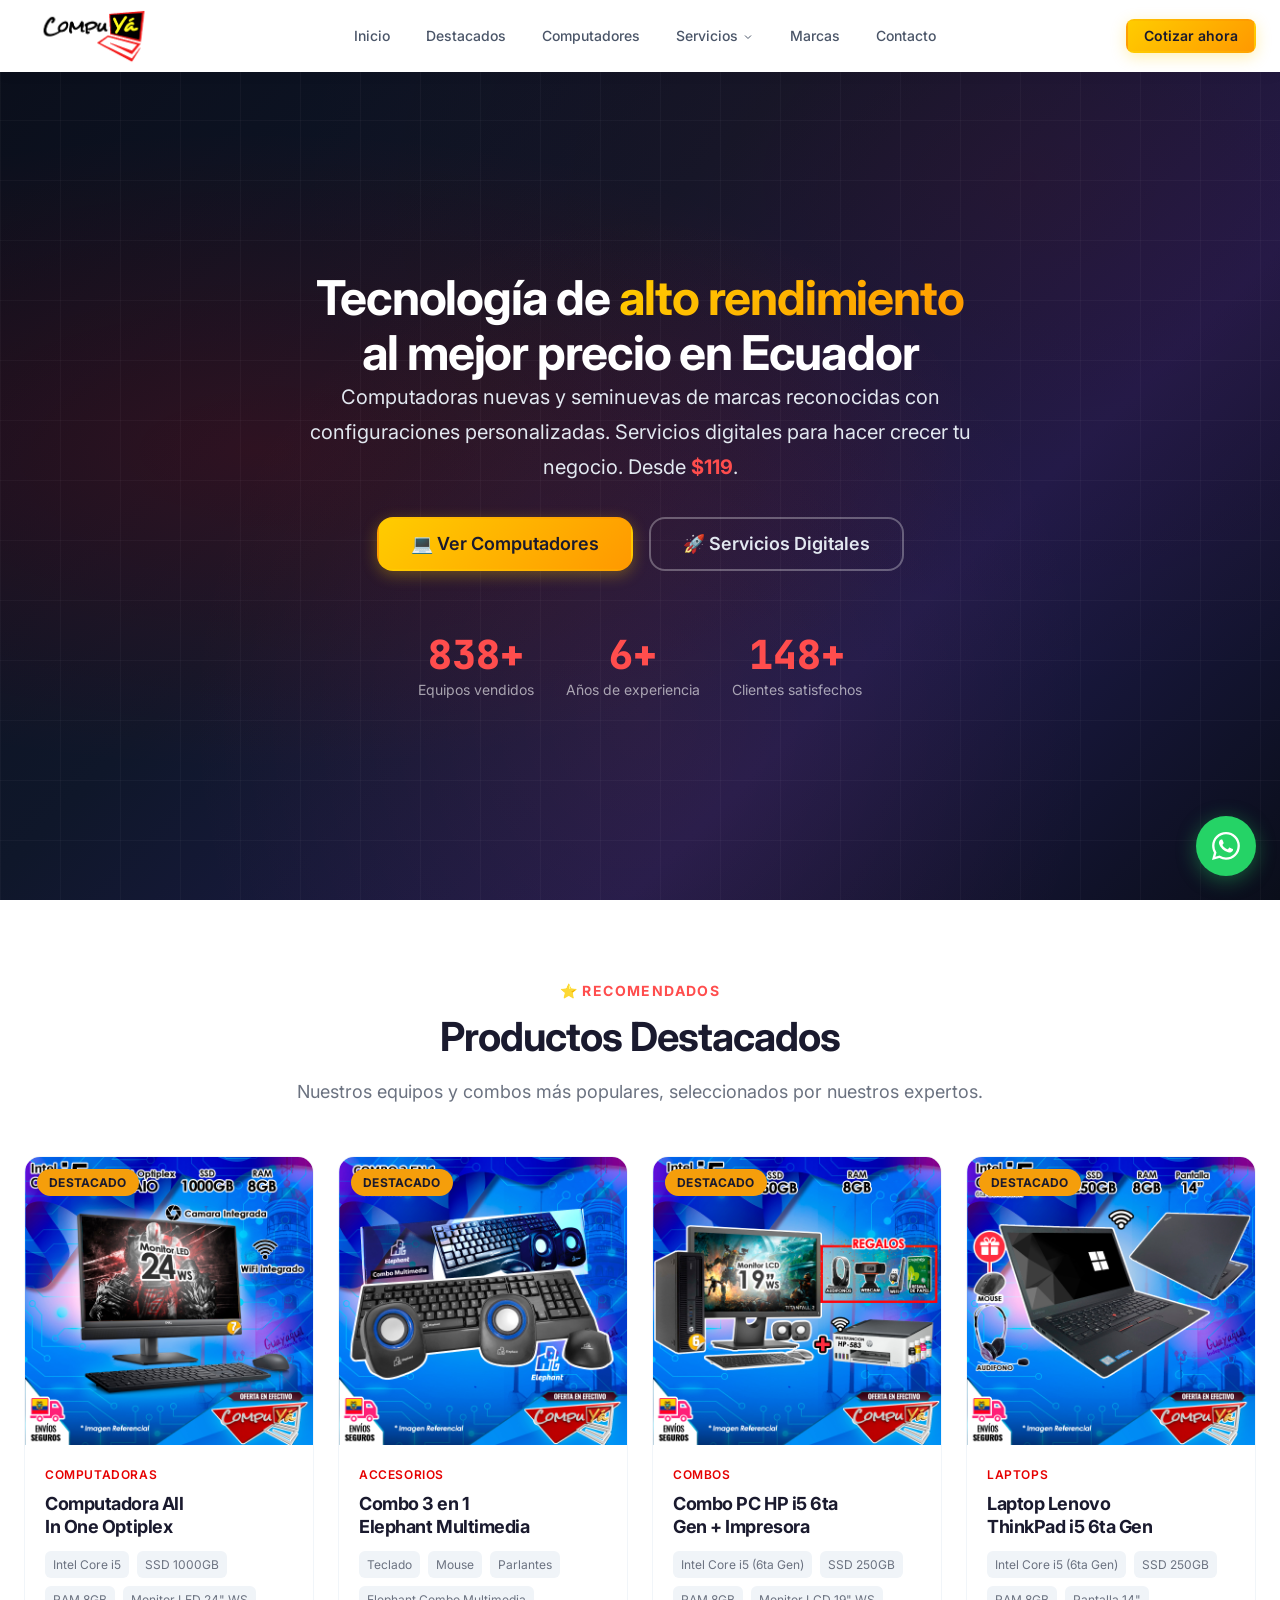
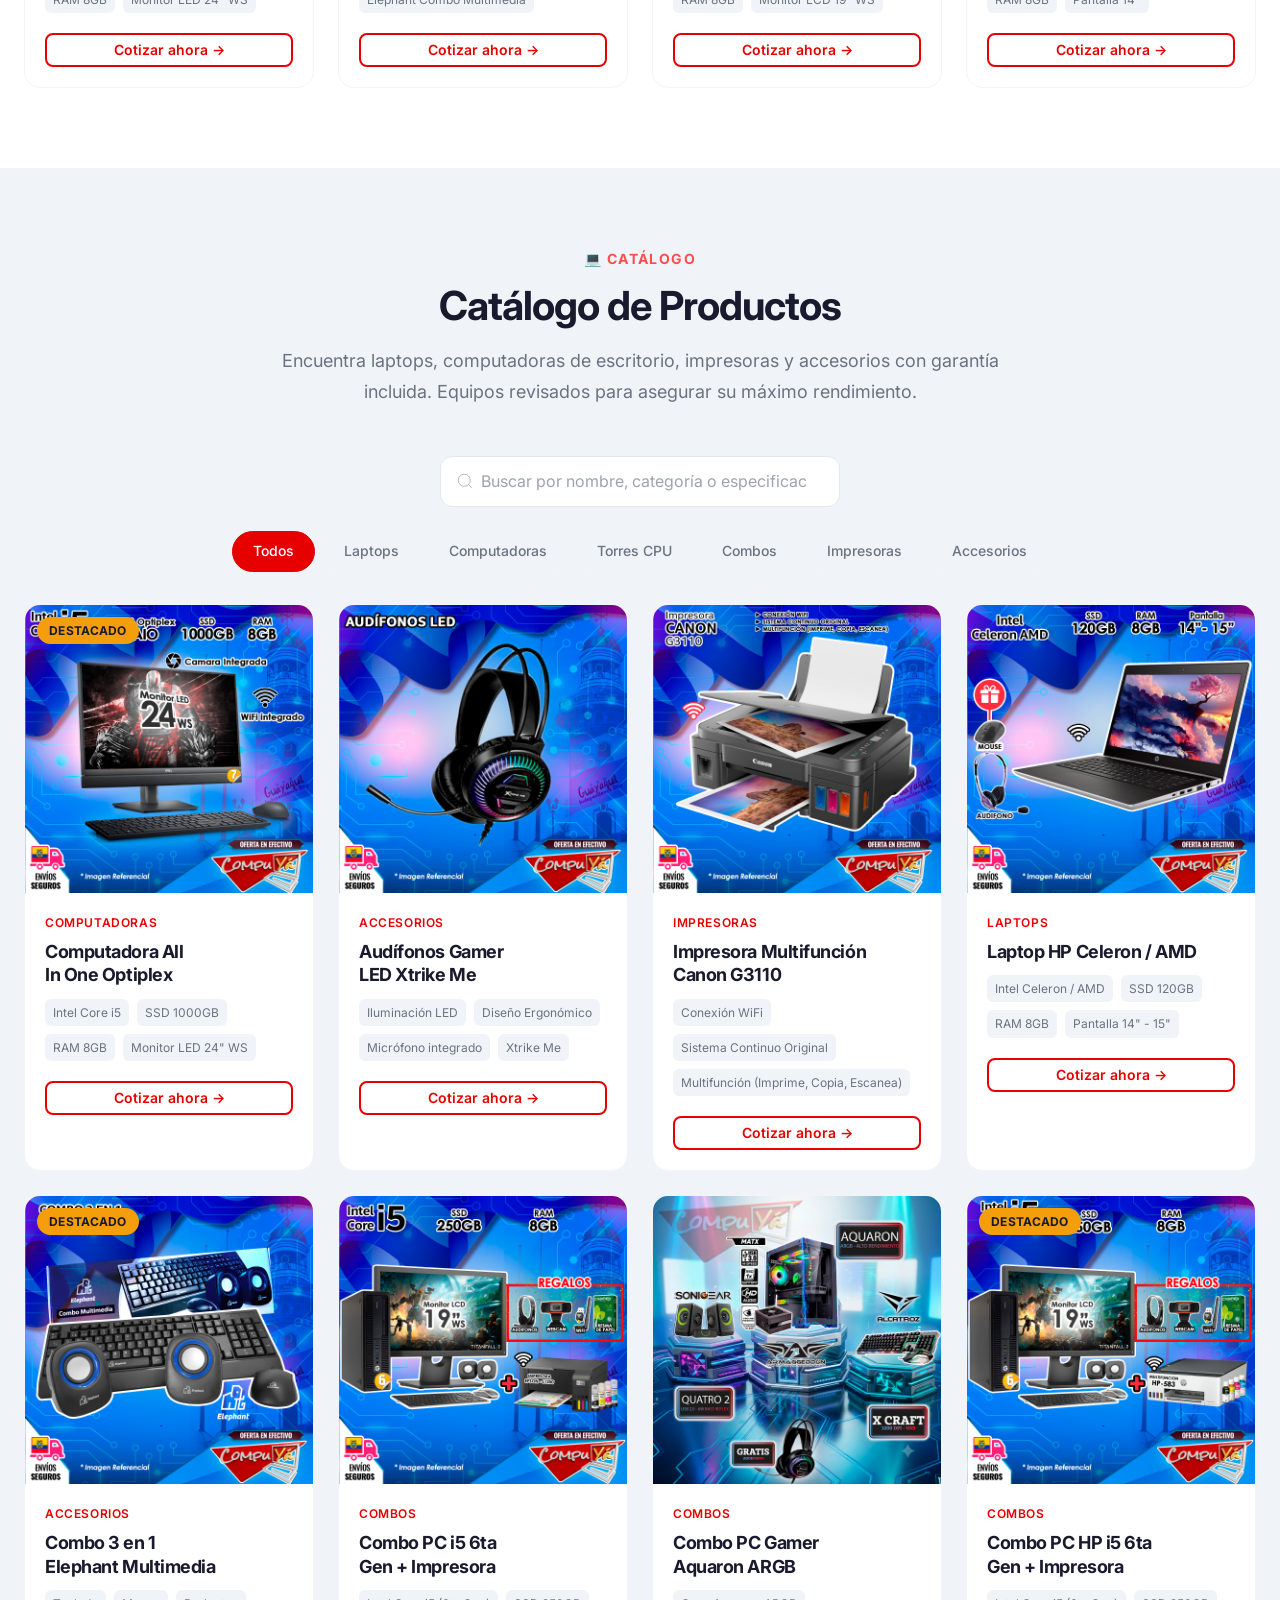
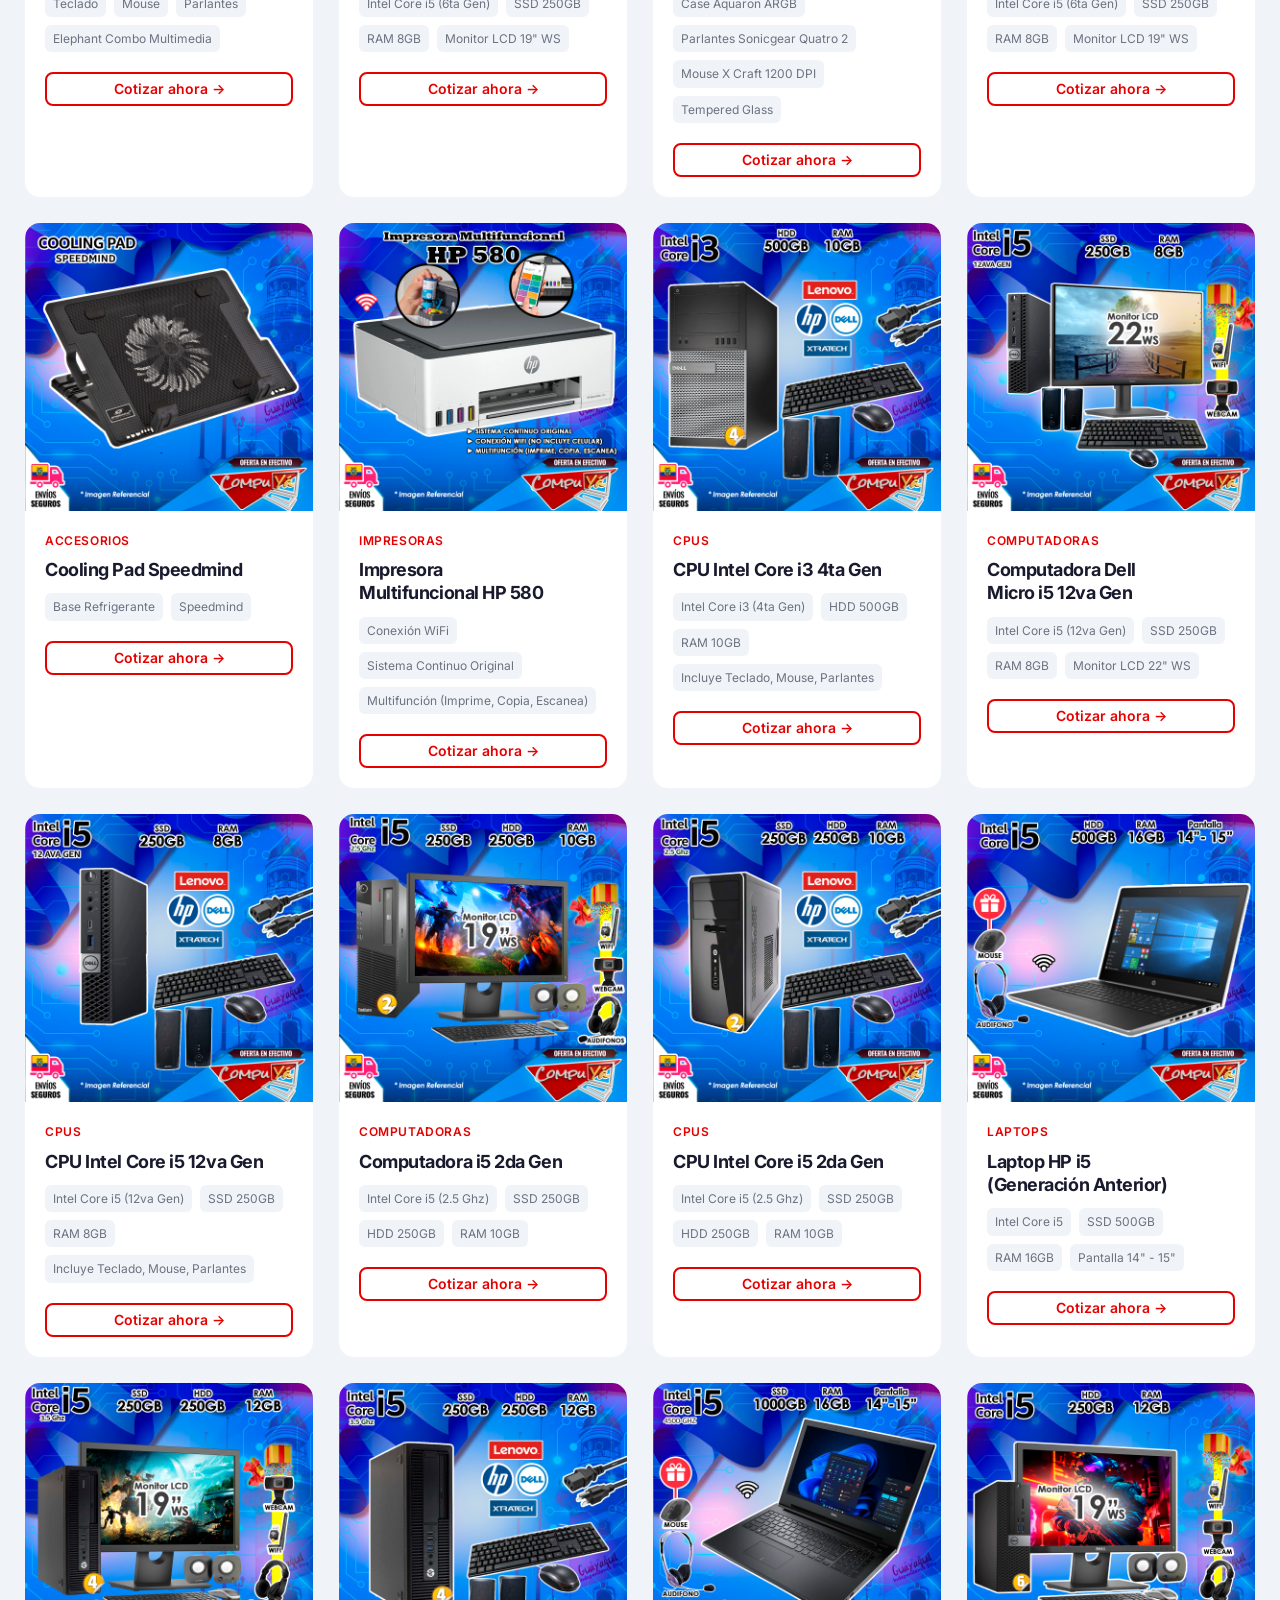
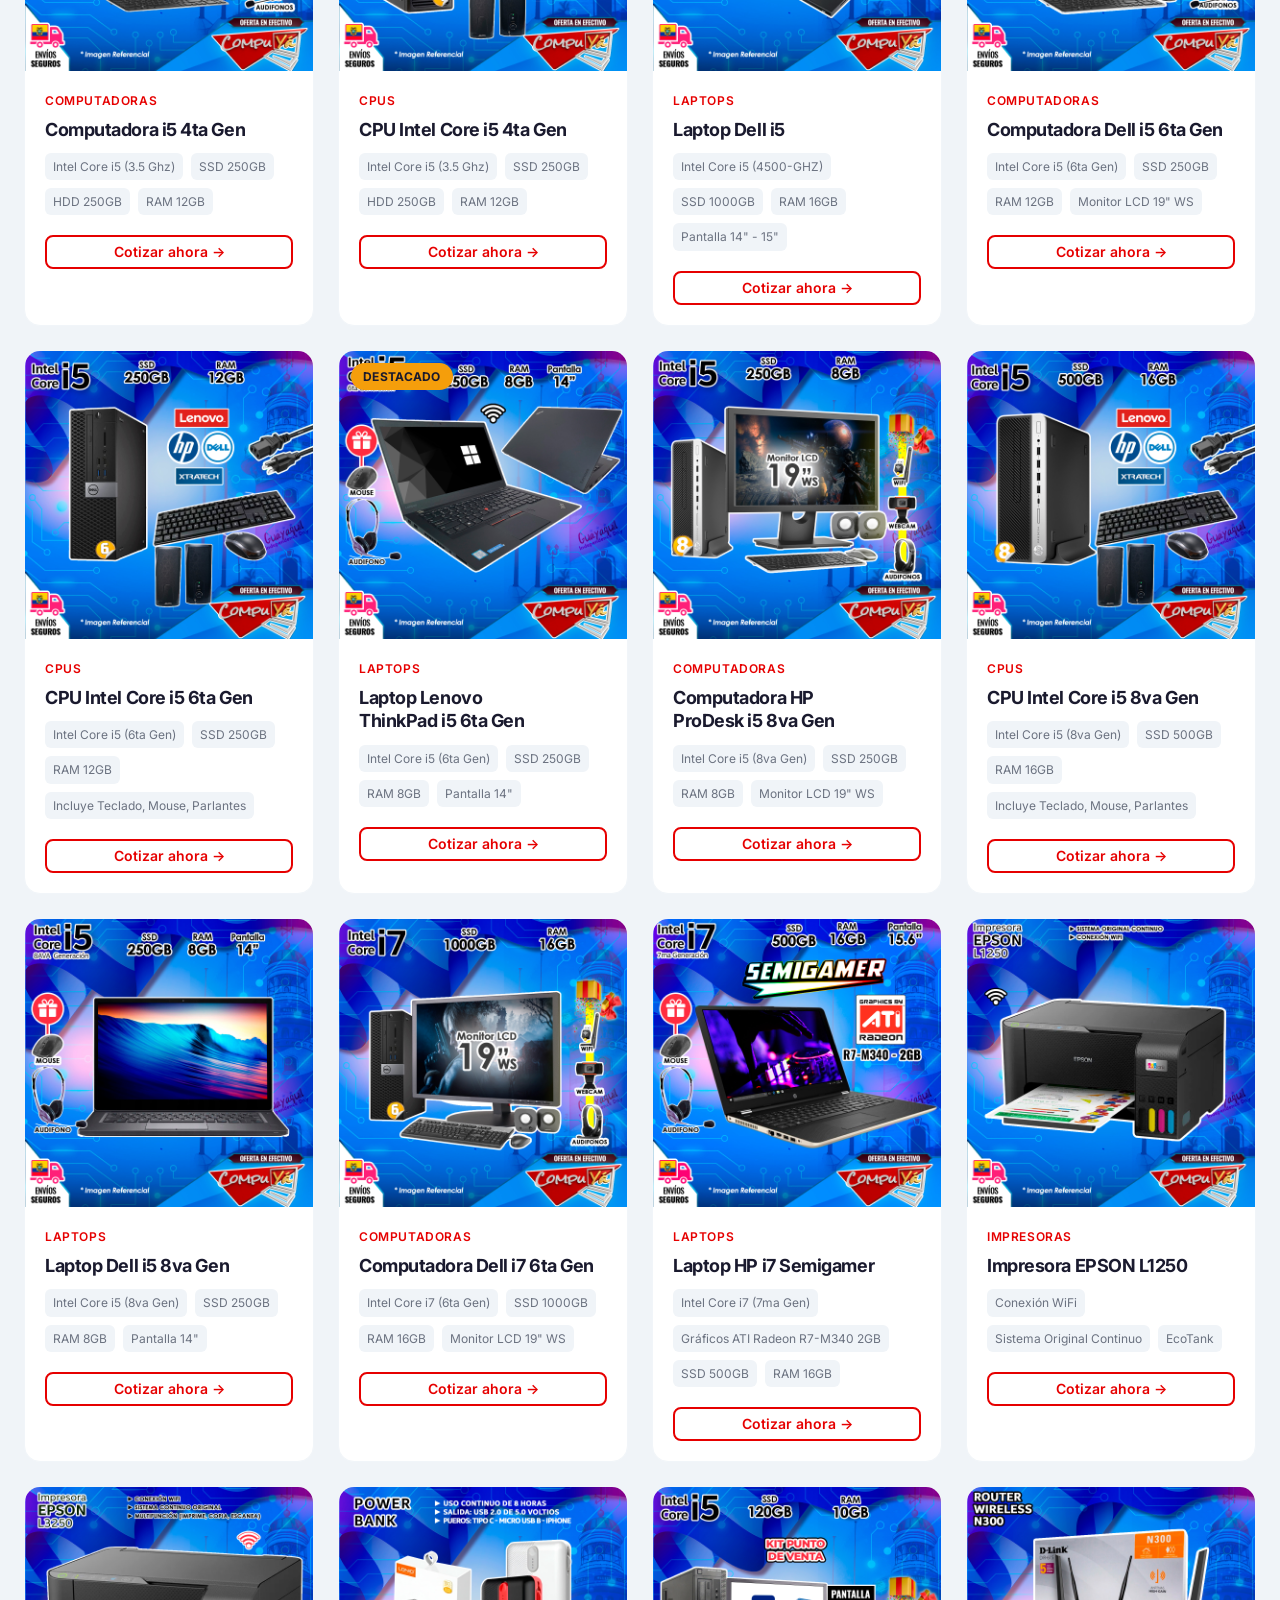
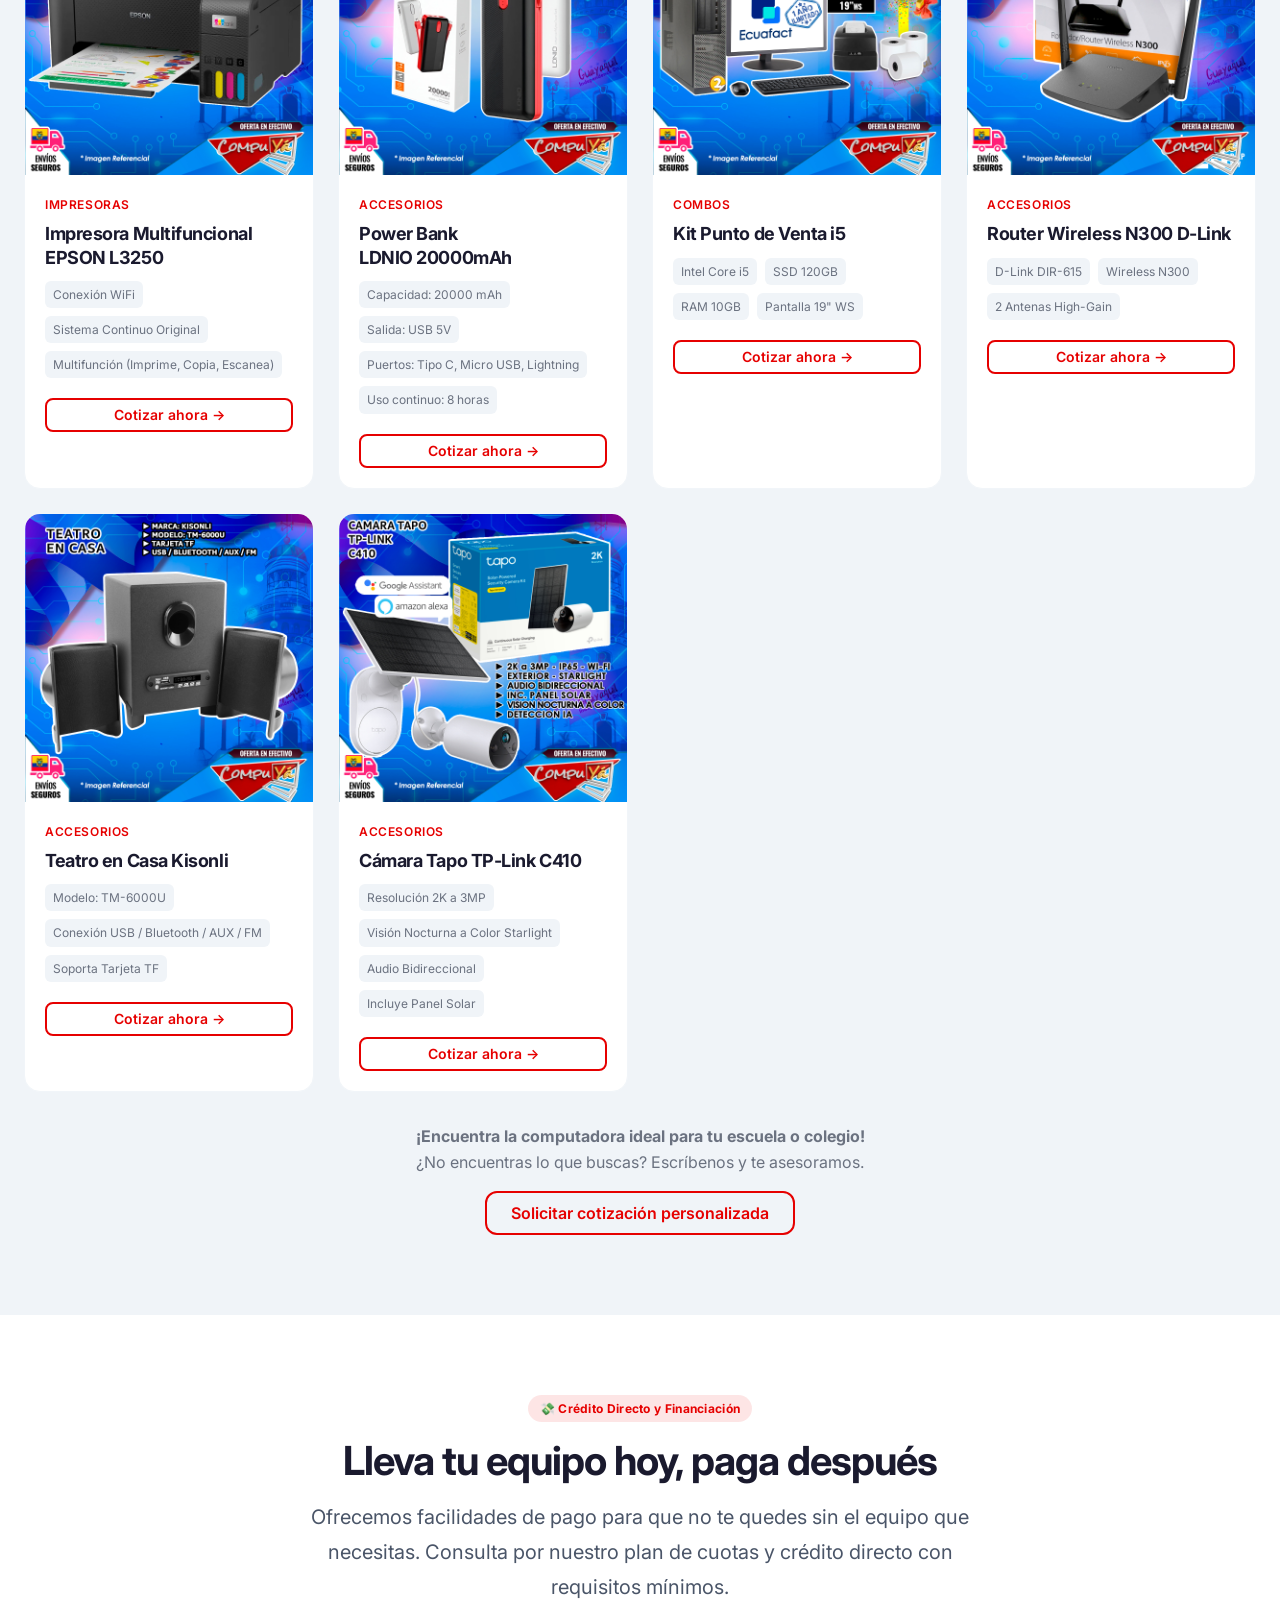
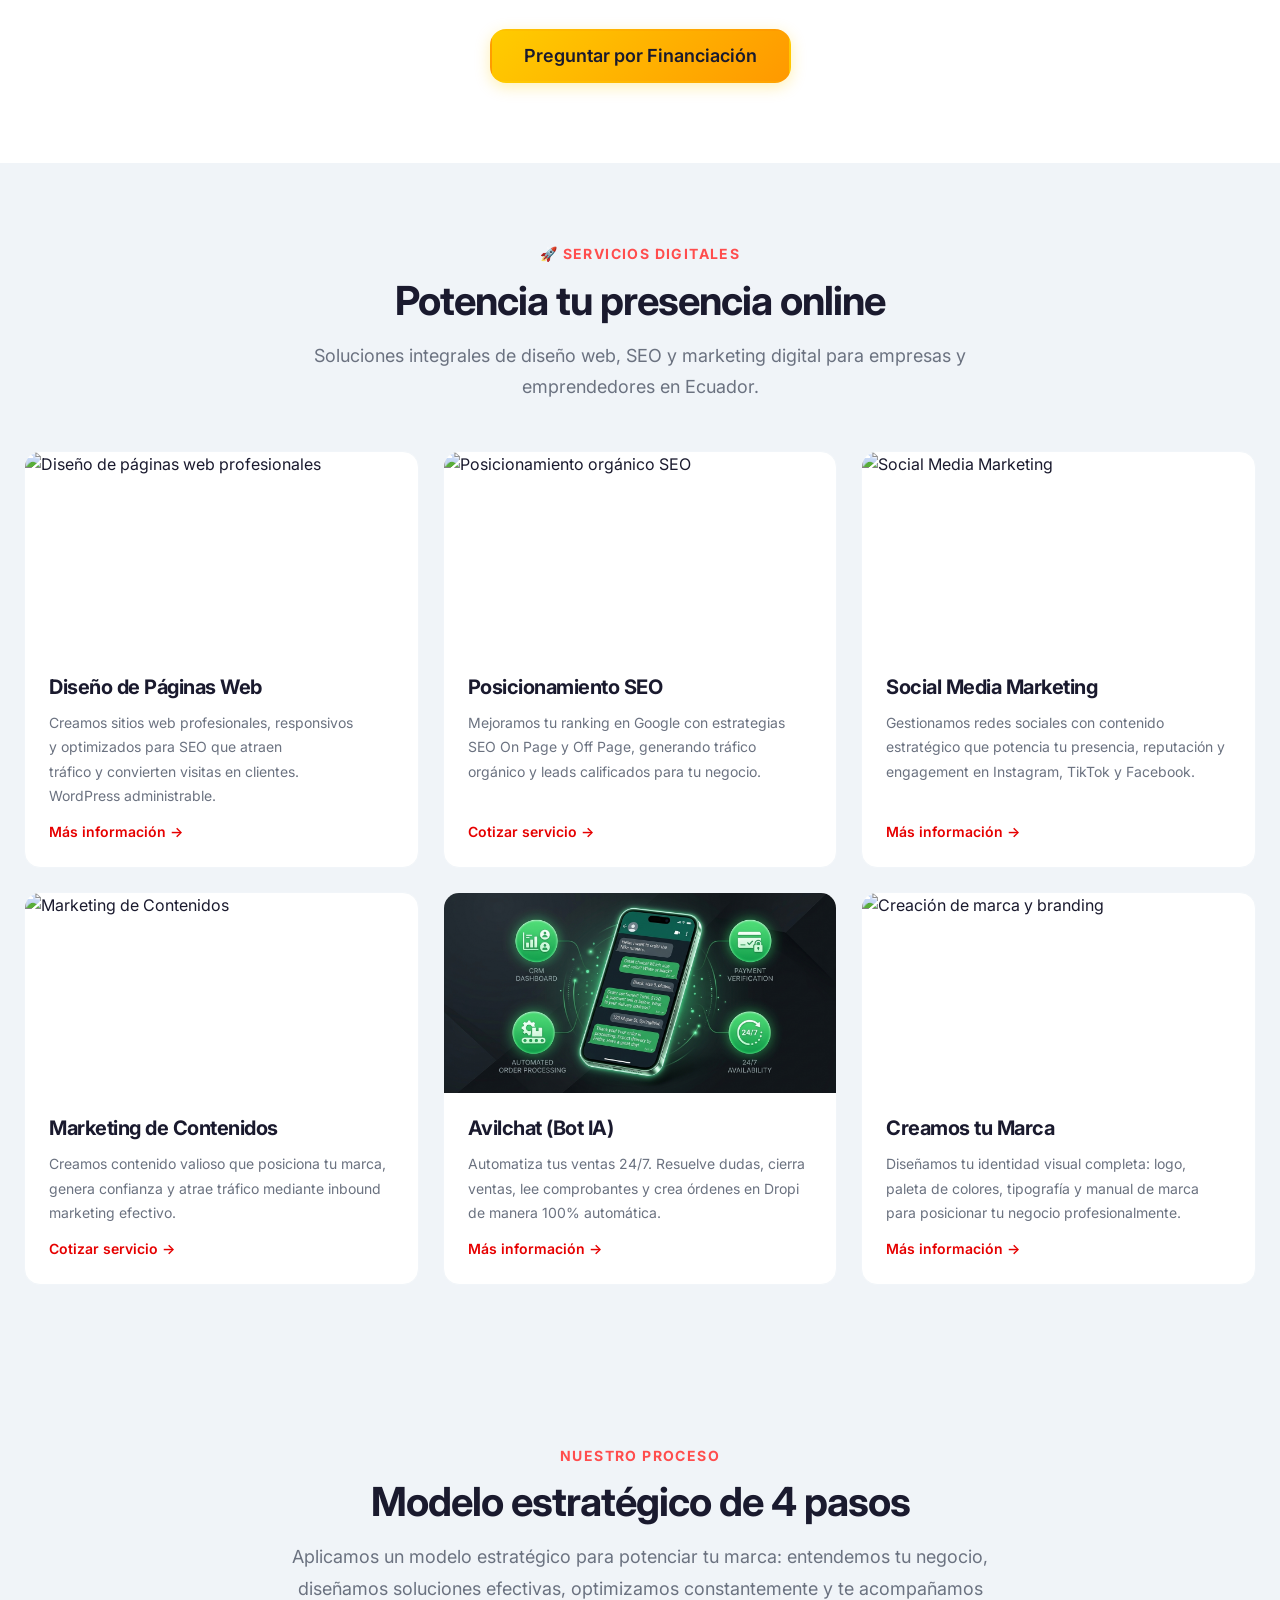
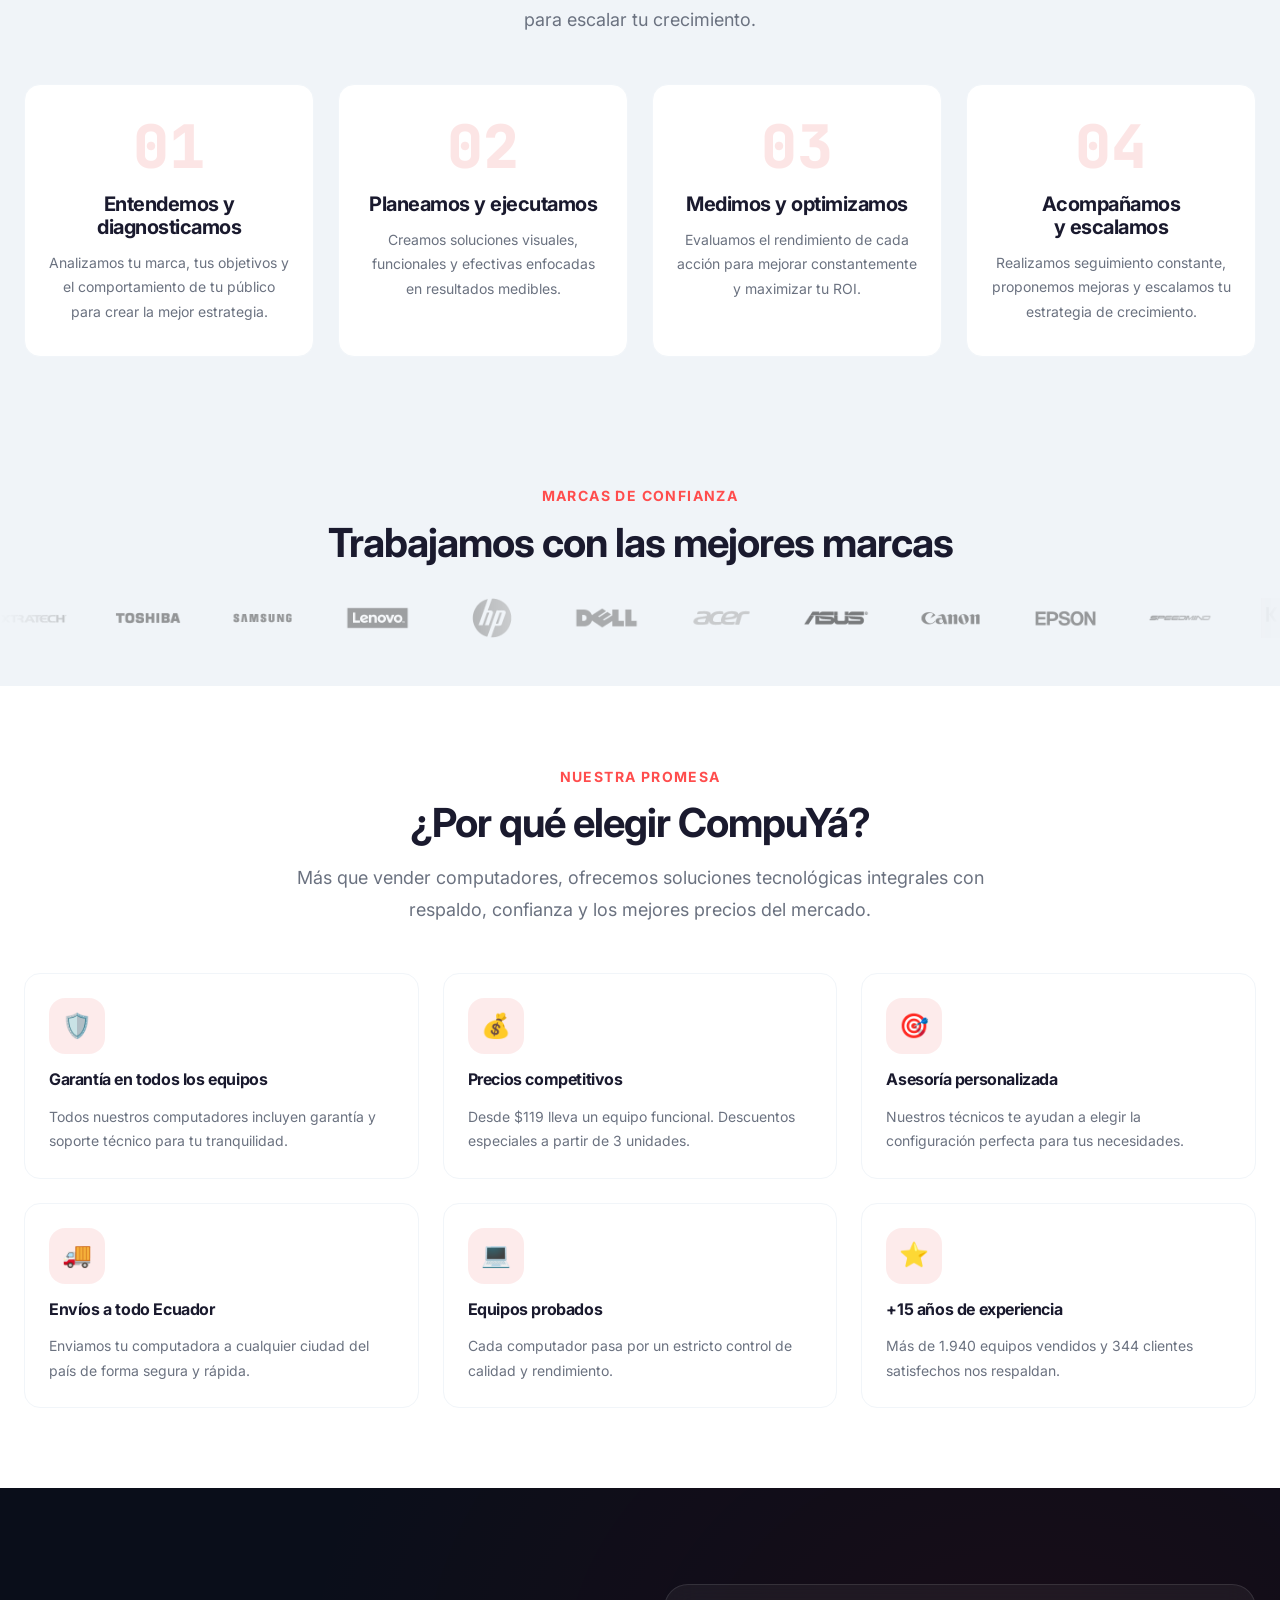
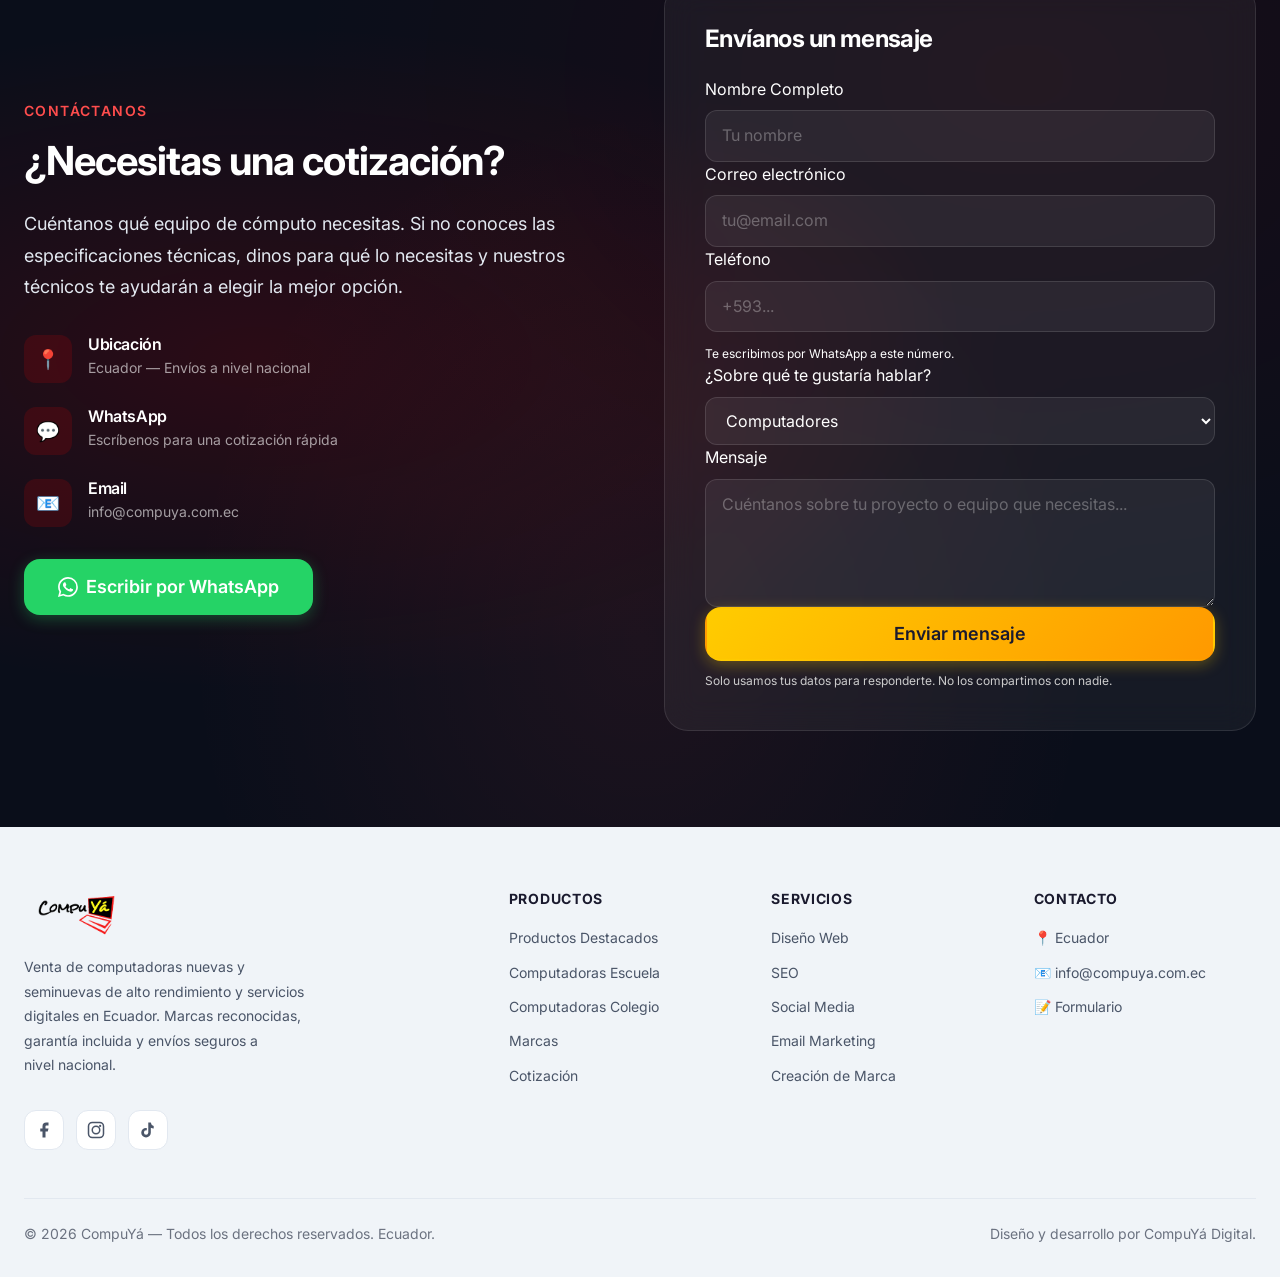
==== commit cf4e3020: "feat: update social media links in footer and add automation script for updates" ====
--- a/index.html
+++ b/index.html
@@ -603,12 +603,12 @@
           <p>Venta de computadoras nuevas y seminuevas de alto rendimiento y servicios digitales en Ecuador. Marcas reconocidas,
             garantía incluida y envíos seguros a nivel nacional.</p>
           <div class="footer__social">
-            <a href="#" aria-label="Facebook">
+            <a href="https://www.facebook.com/share/1ExBYpU1x3/?mibextid=wwXIfr" target="_blank" rel="noopener" aria-label="Facebook">
               <svg width="18" height="18" fill="currentColor" viewBox="0 0 24 24">
                 <path d="M18 2h-3a5 5 0 0 0-5 5v3H7v4h3v8h4v-8h3l1-4h-4V7a1 1 0 0 1 1-1h3z" />
               </svg>
             </a>
-            <a href="#" aria-label="Instagram">
+            <a href="https://www.instagram.com/compuya_ec?igsi=a3N1Z2F3ODg2bHVi" target="_blank" rel="noopener" aria-label="Instagram">
               <svg width="18" height="18" fill="currentColor" viewBox="0 0 24 24">
                 <rect x="2" y="2" width="20" height="20" rx="5" ry="5" fill="none" stroke="currentColor"
                   stroke-width="2" />
@@ -616,7 +616,7 @@
                 <circle cx="17.5" cy="6.5" r="1.5" />
               </svg>
             </a>
-            <a href="#" aria-label="TikTok">
+            <a href="https://www.tiktok.com/@compuya.guayaquil?_r=1&_t=ZS-99EzkdgoQxp" target="_blank" rel="noopener" aria-label="TikTok">
               <svg width="18" height="18" fill="currentColor" viewBox="0 0 24 24">
                 <path
                   d="M19.59 6.69a4.83 4.83 0 0 1-3.77-4.25V2h-3.45v13.67a2.89 2.89 0 0 1-2.88 2.5 2.89 2.89 0 0 1 0-5.78 2.92 2.92 0 0 1 .88.13V9.4a6.84 6.84 0 0 0-1-.05A6.33 6.33 0 0 0 3 15.57 6.33 6.33 0 0 0 9.37 22a6.33 6.33 0 0 0 6.37-6.43V9.16a8.16 8.16 0 0 0 3.85.92V6.69z" />
